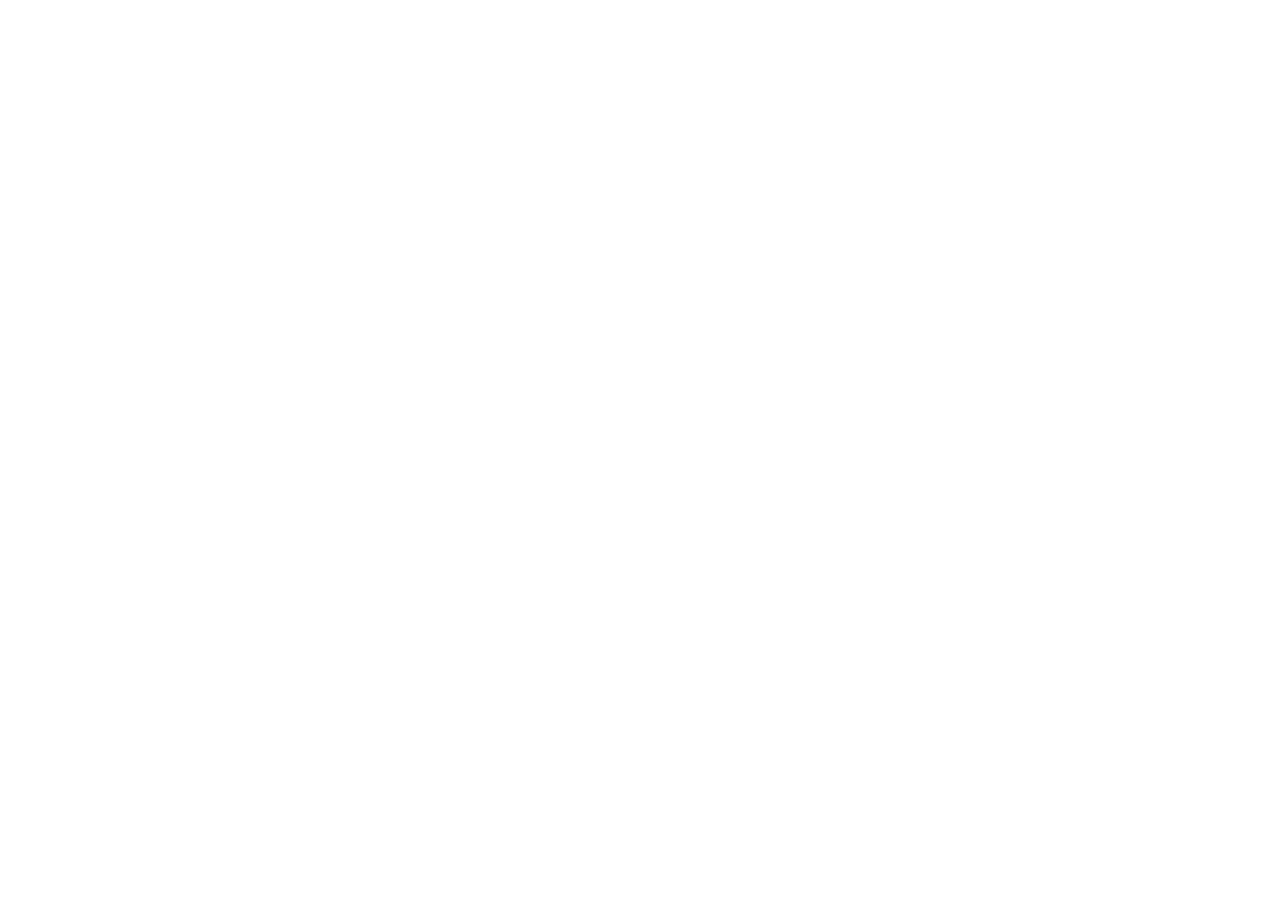
==== portfolio.html @ e29cd48d "половина восьмого задания" ====
<!DOCTYPE html>
<html lang="ru">

<head>
    <meta charset="UTF-8">
    <meta http-equiv="X-UA-Compatible" content="IE=edge">
    <meta name="viewport" content="width=device-width, initial-scale=1.0">
    <title>Document</title>    
    <link rel="preconnect" href="https://fonts.googleapis.com">
    <link rel="preconnect" href="https://fonts.gstatic.com" crossorigin>
    <link
        href="https://fonts.googleapis.com/css2?family=Raleway:wght@700&family=Roboto:wght@400;500;700;900&display=swap"
        rel="stylesheet">
        <link rel="stylesheet" href="https://cdnjs.cloudflare.com/ajax/libs/modern-normalize/1.1.0/modern-normalize.min.css"
            integrity="sha512-wpPYUAdjBVSE4KJnH1VR1HeZfpl1ub8YT/NKx4PuQ5NmX2tKuGu6U/JRp5y+Y8XG2tV+wKQpNHVUX03MfMFn9Q=="
            crossorigin="anonymous" referrerpolicy="no-referrer" />
    <link rel="stylesheet" href="https://cdnjs.cloudflare.com/ajax/libs/modern-normalize/1.0.0/modern-normalize.min.css" />
    
    <link rel="stylesheet" href="./css/main.min.css">
</head>
<body>
    <!-- Header -->
    <header class="header">
        <div class="container header__container">
            <nav class="navigation">
                <a lang="en" class="logo" href="">Web<span class="logo__dark">Studio</span> </a>
            
                <ul class="nav__list">
                    <li class="nav__item">
                        <a class="nav__link " href="./index.html"> Студия</a>
                    </li>
                    <li class="nav__item">
                        <a class="nav__link nav__link--current" href="./portfolio.html"> Портфолио</a>
                    </li>
                    <li class="nav__item">
                        <a class="nav__link" href="#contact"> Контакты</a>
                    </li>
    
                </ul>
            </nav>
    
            <ul class="contacts">
                <li class="contacts__item">
                    <a class="contacts__link" href="mailto:info@devstudio.com">
                        <svg class="contacts__icon" width="16" height="12">
                            <use href="./images/icons.svg#icon-envelope"></use>
                        </svg>
                        info@devstudio.com</a>
                </li>
                <li class="contacts__item">
                    <a class="contacts__link" href="tel:+380961111111">
                        <svg class="contacts__icon" width="10" height="16">
                            <use href="./images/icons.svg#icon-smartphone"></use>
                        </svg>
                        +38 096 111 11 11</a>
                </li>
            </ul>
    
        </div>
    </header>
    <main>

        <!-- Offers -->
        <section class="section">
            <div class="container">
                <h1 class="visually__hidden">Навигация по сайту</h1>
                <ul class="filter">
                    <li class="filter__item"><button class="filter__button" type="button">Все</button></li>
                    <li class="filter__item"><button class="filter__button" type="button">Веб-сайты</button></li>
                    <li class="filter__item"><button class="filter__button" type="button">Приложения</button></li>
                    <li class="filter__item"><button class="filter__button" type="button">Дизайн</button></li>
                    <li class="filter__item"><button class="filter__button" type="button">Маркетинг</button></li>
                </ul>
                <ul class="offers">
                    <li class="offers__item">
                        <a class="offers__link" href="">
                            <div class="popup__block">
                                <img src="./images/img1-min.jpg" alt="Технокряк" width="370">
                                <p class="popup__text">Технокряк это современная площадка распространения коронавируса. Компании используют эту платформу для цифрового
                                шпионажа и атак на защищённые сервера конкурентов.</p>
                            </div>
                            <div class="offers__bottom">
                                <h2 class="offers__title">Технокряк</h2>
                                <p class="offers__text">Веб-сайт</p>
                            </div>
                        </a>
                    </li>
                    <li class="offers__item">
                        <a class="offers__link" href="">
                            <div class="popup__block">
                            <img src="./images/img2-min.jpg" alt="Постер New Orlean vs Golden Star" width="370">
                            <p class="popup__text">Технокряк это современная площадка распространения коронавируса. Компании используют эту
                                платформу для цифрового
                                шпионажа и атак на защищённые сервера конкурентов.</p>
                                </div>
                            <div class="offers__bottom">
                                <h2 class="offers__title">Постер New Orlean vs Golden Star</h2>
                                <p class="offers__text">Дизайн</p>
                            </div>
                        </a>
                    </li>
                    <li class="offers__item">
                        <a class="offers__link" href="">
                            <div class="popup__block">
                            <img src="./images/img3-min.jpg" alt="Ресторан Seafood" width="370">
                            <p class="popup__text">Технокряк это современная площадка распространения коронавируса. Компании используют эту
                                платформу для цифрового
                                шпионажа и атак на защищённые сервера конкурентов.</p>
                                </div>
                            <div class="offers__bottom">
                                <h2 class="offers__title">Ресторан Seafood</h2>
                                <p class="offers__text">Приложение</p>
                            </div>
                        </a>
                    </li>
                    <li class="offers__item">
                        <a class="offers__link" href="">
                            <div class="popup__block">
                            <img src="./images/img4-min.jpg" alt="Проект Prime" width="370">
                            <p class="popup__text">Технокряк это современная площадка распространения коронавируса. Компании используют эту
                                платформу для цифрового
                                шпионажа и атак на защищённые сервера конкурентов.</p>
                                </div>
                            <div class="offers__bottom">
                                <h2 class="offers__title">Проект Prime</h2>
                                <p class="offers__text">Маркетинг</p>
                            </div>
                        </a>
                    </li>
                    <li class="offers__item">
                        <a class="offers__link" href="">
                            <div class="popup__block">
                            <img src="./images/img5-min.jpg" alt="Проект Boxes" width="370">
                            <p class="popup__text">Технокряк это современная площадка распространения коронавируса. Компании используют эту
                                платформу для цифрового
                                шпионажа и атак на защищённые сервера конкурентов.</p>
                                </div>
                            <div class="offers__bottom">
                                <h2 class="offers__title">Проект Boxes</h2>
                                <p class="offers__text">Приложение</p>
                            </div>
                        </a>
                    </li>
                    <li class="offers__item">
                        <a class="offers__link" href="">
                            <div class="popup__block">
                            <img src="./images/img6-min.jpg" alt="Inspiration has no Borders" width="370">
                            <p class="popup__text">Технокряк это современная площадка распространения коронавируса. Компании используют эту
                                платформу для цифрового
                                шпионажа и атак на защищённые сервера конкурентов.</p>
                                </div>
                            <div class="offers__bottom">
                                <h2 class="offers__title">Inspiration has no Borders</h2>
                                <p class="offers__text">Веб-сайт</p>
                            </div>
                        </a>
                    </li>
                    <li class="offers__item">
                        <a class="offers__link" href="">
                            <div class="popup__block">
                            <img src="./images/img7-min.jpg" alt="Издание Limited Edition" width="370">
                            <p class="popup__text">Технокряк это современная площадка распространения коронавируса. Компании используют эту
                                платформу для цифрового
                                шпионажа и атак на защищённые сервера конкурентов.</p>
                                </div>
                            <div class="offers__bottom">
                                <h2 class="offers__title">Издание Limited Edition</h2>
                                <p class="offers__text">Дизайн</p>
                            </div>
                        </a>
                    </li>
                    <li class="offers__item">
                        <a class="offers__link" href="">
                            <div class="popup__block">
                            <img src="./images/img8-min.jpg" alt="Проект LAB" width="370">
                            <p class="popup__text">Технокряк это современная площадка распространения коронавируса. Компании используют эту
                                платформу для цифрового
                                шпионажа и атак на защищённые сервера конкурентов.</p>
                                </div>
                            <div class="offers__bottom">
                                <h2 class="offers__title">Проект LAB</h2>
                                <p class="offers__text">Маркетинг</p>
                            </div>
                        </a>
                    </li>
                    <li class="offers__item">
                        <a class="offers__link" href="">
                            <div class="popup__block">
                            <img src="./images/img9-min.jpg" alt="Growing Business" width="370">
                            <p class="popup__text">Технокряк это современная площадка распространения коронавируса. Компании используют эту
                                платформу для цифрового
                                шпионажа и атак на защищённые сервера конкурентов.</p>
                                </div>
                            <div class="offers__bottom">
                                <h2 class="offers__title">Growing Business</h2>
                                <p class="offers__text">Приложение</p>
                            </div>
                        </a>
                    </li>
                </ul>
            </div>
        </section>

       
    </main>

    <!-- Footer -->
<footer class="footer" id="contact">
    <div class="container footer__container">
        <div class="">
            <a lang="en" class="footer__logo" href="">Web<span class="footer__logostudio">Studio</span></a>

            <address class="footer__address">
                <ul class="footer__contacts">
                    <li class="footer__item">
                        <a class="footer__map" href="https://goo.gl/maps/VZ49UgYhJQWMEwJX7" target="_blank"
                            rel="noopener noreferrer">г. Киев, пр-т Леси Украинки, 26
                        </a>
                    </li>
                    <li class="footer__item"><a class="footer__mail" href="mailto:info@example.com">info@example.com</a>
                    </li>
                    <li class="footer__item"><a class="footer__tel" href="tel:+380961111111">+38 096 111 11 11</a></li>
                </ul>
            </address>
        </div>
        <div class="join__box">
            <p class="join__title">присоединяйтесь</p>
            <ul class="join__list">
                <li class="join__item">
                    <a href="" class="join__link">
                        <svg class="join__icon" width="20" height="20">
                            <use href="./images/icons.svg#icon-instagram-2">
                            </use>
                        </svg>
                    </a>
                </li>
                <li class="join__item">
                    <a href="" class="join__link">
                        <svg class="join__icon" width="20" height="20">
                            <use href="./images/icons.svg#icon-twitter-1">
                            </use>
                        </svg>
                    </a>
                </li>
                <li class="join__item">
                    <a href="" class="join__link">
                        <svg class="join__icon" width="20" height="20">
                            <use href="./images/icons.svg#icon-facebook-1">
                            </use>
                        </svg>
                    </a>
                </li>
                <li class="join__item">
                    <a href="" class="join__link">
                        <svg class="join__icon" width="20" height="20">
                            <use href="./images/icons.svg#icon-linkedin-1">
                            </use>
                        </svg>
                    </a>
                </li>
            </ul>
        </div>
        <div class="online">
            <form action="#" class="online-form">
                <p class="join__title">подпишитесь на рассылку</p>
                <div class="online__signup">

                    <input type="text" class="online__input" name="online-name" placeholder="E-mail">
                    <button type="submit" class="online__button">
                        Подписаться
                        <svg class="button__icon" width="24" height="24">
                            <use href="./images/icons.svg#icon-icon-send"></use>
                        </svg>
                    </button>
                </div>

            </form>
        </div>
    </div>

</footer>
</body>
</html>
---- css/main.min.css ----
:root{--main-title-color: #212121;--second-title-color: #ffffff;--main-text-color: #757575;--accent-color: #2196f3;--first-contacts-color: #757575;--second-contacts-color: rgba(255, 255, 255, 0.6);--third-contacts-color: #ffffff;--timing-function: cubic-bezier(0.4, 0, 0.2, 1)}.visually__hidden{position:absolute;width:1px;height:1px;margin:-1px;padding:0;overflow:hidden;border:0;clip:rect(0 0 0 0)}body{font-family:Roboto, sans-serif}a{text-decoration:none}h1,h2,h3,p,ul{margin:0}ul{padding:0;list-style:none}img{display:block;max-width:100%;height:auto}.block{display:block}section{display:none}header{display:none}footer{display:none}.container{padding-left:15px;padding-right:15px;margin:0 auto}@media screen and (min-width: 480px){.container{width:480px}}@media screen and (min-width: 768px){.container{width:768px}}@media screen and (min-width: 1200px){.container{width:1200px}}.hero__button{cursor:pointer;font-family:inherit;font-weight:700;font-size:16px;line-height:1.87;letter-spacing:0.06em;background-color:var(--accent-color);color:var(--second-title-color);min-width:200px;min-height:50px;box-shadow:0px 4px 4px rgba(0,0,0,0.15);border-radius:4px;border:transparent;transition:background-color 250ms var(--timing-function)}.hero__button:hover,.hero__button:focus{background-color:#188ce8}.backdrop{width:100vw;height:100vh;background-color:rgba(0,0,0,0.2);position:fixed;top:0;transition:opacity 500ms var(--timing-function),visibility 500ms var(--timing-function)}.backdrop.is-hidden .modal{transform:scale(1.5);transition:transform 500ms}.modal{width:528px;min-height:581px;background-color:var(--second-title-color);border-radius:4px;position:absolute;top:50%;left:50%;padding:40px;transform:scale(1);transform:translate(-50%, -50%);transition:transform 500ms var(--timing-function)}.modal__close{cursor:pointer;width:30px;height:30px;background-color:transparent;border:1px solid rgba(0,0,0,0.1);border-radius:50%;position:absolute;top:8px;right:8px;display:flex;align-items:center;justify-content:center}.modal__close:hover,.modal__close:focus{fill:#2196f3;transition:fill 250ms cubic-bezier(0.4, 0, 0.2, 1)}.is-hidden{visibility:hidden;opacity:0;pointer-events:none}.modal__title{font-weight:bold;font-size:20px;line-height:1.15;text-align:center;letter-spacing:0.03em;color:var(--main-title-color);margin-bottom:12px}.modal__field{margin-bottom:10px}.modal__comment{margin-bottom:20px}.input__wrap{position:relative}.input__icon{position:absolute;left:12px;top:50%;transform:translateY(-50%);transition:fill 250ms var(--timing-function)}.input__date{cursor:pointer;width:100%;height:40px;border:1px solid rgba(33,33,33,0.2);border-radius:4px;padding-left:42px;padding-right:10px;color:var(--main-text-color);outline:none;transition:border-color 250ms var(--timing-function)}.input__date:focus{border-color:var(--accent-color)}.input__date:focus+.input__icon{fill:var(--accent-color)}.modal__thumb{display:block;width:100%;height:120px;border:1px solid rgba(33,33,33,0.2);border-radius:4px;resize:none;padding:12px 16px}.modal__thumb::placeholder{font-size:12px;line-height:1.17;letter-spacing:0.01em;color:rgba(117,117,117,0.5)}.modal__thumb:focus{border-color:var(--accent-color)}.modal__text{font-weight:normal;font-size:12px;line-height:1.17;letter-spacing:0.01em;color:var(--main-text-color);display:block;margin-bottom:4px}.check__text{align-items:center;justify-content:center;font-size:14px;line-height:1.71;letter-spacing:0.03em;color:var(--first-contacts-color);display:flex;margin-bottom:30px}.check__item{width:16px;height:15px;border:2px solid #212121;border-radius:2px;margin-right:8px;display:flex;align-items:center;justify-content:center;transition:background-color 250ms var(--timing-function),border 250ms var(--timing-function)}.check__icon{fill:#ffffff}.policy__text,.policy__link{font-size:14px;line-height:1.71;letter-spacing:0.03em;color:var(--main-text-color)}.policy__link{text-decoration-line:underline;color:#2196f3}.modal__check:checked+.check__text .check__item{background-color:var(--accent-color);border:none}.modal__check:checked+.check__text:focus{accent-color:var(--accent-color);border:none}.modal__button{display:block;margin:0 auto;cursor:pointer;font-family:inherit;font-weight:700;font-size:16px;line-height:1.87;letter-spacing:0.06em;background-color:var(--accent-color);color:var(--second-title-color);min-width:200px;min-height:50px;box-shadow:0px 4px 4px rgba(0,0,0,0.15);border-radius:4px;border:transparent;transition:background-color 250ms var(--timing-function)}.modal__button:hover,.modal__button:focus{background-color:#188ce8}.section{padding-top:60px;padding-bottom:60px}@media screen and (min-width: 1200px){.section{padding-top:94px;padding-bottom:94px}}.section__title{text-align:center;margin-bottom:30px;font-weight:700;font-size:36px;line-height:1.17;letter-spacing:0.03em;color:var(--main-title-color)}@media screen and (min-width: 1200px){.section__title{margin-bottom:50px}}.header{border-bottom:1px solid #ececec}.logo{margin-right:93px;font-family:Raleway;font-weight:700;font-size:26px;line-height:1.19;letter-spacing:0.03em;color:#2196f3}.logo__dark{color:#212121}.nav__list{display:flex}.nav__list .nav__item:not(:last-child){margin-right:50px}.nav__link{display:block;position:relative;padding-top:32px;padding-bottom:32px;font-weight:500;font-size:14px;line-height:1.14;letter-spacing:0.02em;color:var(--main-title-color);transition:color 250ms var(--timing-function)}.nav__link.nav__link--current::after{content:'';position:absolute;display:block;width:100%;height:4px;bottom:0;border-radius:2px;background-color:var(--accent-color)}.nav__link.nav__link--current{color:var(--accent-color);position:relative}.nav__link:hover,.nav__link:focus{color:var(--accent-color)}.nav__link:hover::after,.nav__link:focus::after{opacity:1}.navigation{display:flex;align-items:center}.header__container{display:flex}.contacts{display:flex;margin-left:auto}.contacts .contacts__item:not(:last-child){margin-right:50px}.contacts__link{display:flex;padding-top:32px;padding-bottom:32px;align-items:center;font-weight:500;font-size:14px;line-height:1.14;letter-spacing:0.02em;color:var(--first-contacts-color);transition:color 250ms var(--timing-function)}.contacts__link:hover,.contacts__link:focus{color:var(--accent-color)}.contacts__icon{margin-right:10px;fill:currentColor}.hero{max-width:1600px;margin-left:auto;margin-right:auto;padding:118px 0;background-color:#2f303a;background-image:linear-gradient(rgba(47,48,58,0.4), rgba(47,48,58,0.4)),url(../images/hero-background.jpg);text-align:center;background-repeat:no-repeat;background-position:center;background-size:cover}@media screen and (min-width: 1200px){.hero{padding:200px 0}}.hero__title{margin-bottom:30px;margin-left:auto;margin-right:auto;font-weight:900;font-size:26px;line-height:1.62;letter-spacing:0.06em;text-transform:uppercase;color:var(--second-title-color)}@media screen and (min-width: 1200px){.hero__title{font-size:44px;line-height:1.36}}.features{display:flex}.features__item+.features__item{margin-left:30px}.features__box{display:flex;width:270px;height:120px;background-color:#f5f4fa;justify-content:center;align-items:center;border-radius:4px;margin-bottom:30px}.features__title{font-weight:700;font-size:14px;line-height:1.14;letter-spacing:0.03em;text-transform:uppercase;color:var(--main-title-color);margin-bottom:10px}.features__text{font-size:14px;line-height:1.71;letter-spacing:0.03em;color:var(--main-text-color)}.section--no-padding-top{padding-top:0}.works{display:flex}.works__item{position:relative}.works__item:not(:last-child){margin-right:30px}.works__item>.works__text{position:absolute;display:flex;align-items:center;justify-content:center;bottom:0;height:70px;width:100%;font-family:Roboto;font-weight:700;font-size:14px;line-height:16px;letter-spacing:0.03em;text-transform:uppercase;background-color:rgba(47,48,58,0.8);color:var(--second-title-color)}.section--team-background{background-color:#f5f4fa}@media screen and (min-width: 768px){.team{display:flex;flex-wrap:wrap;margin:-15px}}@media screen and (min-width: 768px){.team__item{margin:15px;flex-basis:calc((100% - 60px) / 2)}}@media screen and (min-width: 1200px){.team__item{flex-basis:calc((100% - 120px) / 4)}}@media screen and (max-width: 767px){.team__item:not(:last-child){margin-bottom:30px}}.team__title{margin-bottom:10px;font-weight:500;font-size:16px;line-height:1.19;letter-spacing:0.03em;color:var(--main-title-color)}.team__text{font-size:16px;line-height:1.19;letter-spacing:0.03em;color:var(--main-text-color);margin-bottom:16px}.team__thumb{padding-top:30px;padding-bottom:30px;text-align:center;background:#ffffff;box-shadow:0px 1px 3px rgba(0,0,0,0.12),0px 1px 1px rgba(0,0,0,0.14),0px 2px 1px rgba(0,0,0,0.2);border-radius:0px 0px 4px 4px}.social{display:flex;justify-content:center}.social__item{width:44px;height:44px}.social__item+.social__item{margin-left:10px}.social__link{width:100%;height:100%;background-color:#ffffff;border-radius:50%;display:flex;align-items:center;justify-content:center;color:#afb1b8;transition:background-color 250ms var(--timing-function),color 250ms var(--timing-function)}.social__link:hover,.social__link:focus{background-color:var(--accent-color);color:#ffffff}.social__icon{fill:currentColor}.customers{display:flex;flex-wrap:wrap;margin:-15px}.customers__item{margin:15px;height:92px;flex-basis:calc((100% - 60px) / 2)}@media screen and (min-width: 768px){.customers__item{flex-basis:calc((100% - 90px) / 3)}}@media screen and (min-width: 1200px){.customers__item{flex-basis:calc((100% - 180px) / 6)}}.customers__link{width:100%;height:100%;border:1px solid #afb1b8;border-radius:4px;display:flex;align-items:center;justify-content:center;color:#afb1b8;transition:border-color 250ms var(--timing-function),color 250ms var(--timing-function)}.customers__link:hover,.customers__link:focus{border-color:var(--accent-color);color:var(--accent-color)}.customers__icon{fill:currentColor}.footer{background-color:#2f303a;padding:60px 0}.footer__address{margin-top:20px;font-style:normal}.footer__logo{font-family:Raleway;font-weight:700;font-size:26px;line-height:1.19;letter-spacing:0.03em;color:#2196f3}.footer__logostudio{color:#ffffff}.footer__map{font-size:14px;line-height:1.71;letter-spacing:0.03em;color:var(--third-contacts-color)}.footer__mail{font-size:14px;line-height:1.71;letter-spacing:0.03em;color:var(--second-contacts-color)}.footer__tel{font-size:14px;line-height:1.71;letter-spacing:0.03em;color:var(--second-contacts-color)}.footer__item:not(:last-child){margin-bottom:9px}.footer__container{display:flex;align-items:baseline}.join__box{margin-left:70px}.join__title{font-weight:700;font-size:14px;line-height:1.14;letter-spacing:0.03em;text-transform:uppercase;margin-bottom:20px;color:var(--second-title-color)}.join__list{display:flex;justify-content:center}.join__item{width:44px;height:44px}.join__item:not(:last-child){margin-right:10px}.join__link{width:100%;height:100%;background-color:rgba(255,255,255,0.1);border-radius:50%;display:flex;align-items:center;justify-content:center;color:#afb1b8;transition:background-color 250ms var(--timing-function)}.join__link:hover,.join__link:focus{background-color:var(--accent-color)}.join__icon{fill:var(--second-title-color)}.online{margin-left:auto}.online__signup{display:flex;justify-content:space-between;align-items:center;margin-left:auto}.online__input{width:358px;height:50px;border:1px solid rgba(255,255,255,0.3);border-radius:4px;background-color:inherit;padding:15px 16px;color:#ffffff;margin-right:12px}.online__button{cursor:pointer;border:transparent;display:flex;justify-content:center;align-items:center;width:200px;height:50px;background:#2196f3;box-shadow:0px 4px 4px rgba(0,0,0,0.15);border-radius:4px;font-size:16px;line-height:1.87;color:#ffffff}.button__icon{margin-left:10px;fill:#ffffff}.filter{display:flex;justify-content:center;margin-bottom:50px}.filter .filter__item:not(:last-child){margin-right:8px}.filter__button{cursor:pointer;font-family:inherit;font-weight:500;font-size:16px;line-height:1.62;letter-spacing:0.03em;color:var(--main-title-color);background:#f5f4fa;border-radius:4px;min-width:73px;padding:6px 22px 6px 22px;border:2px solid transparent;transition:background-color 250ms var(--timing-function),color 250ms var(--timing-function),box-shadow 250ms var(--timing-function)}.filter__button:hover,.filter__button:focus{box-shadow:0px 3px 1px rgba(0,0,0,0.1),0px 1px 2px rgba(0,0,0,0.08),0px 2px 2px rgba(0,0,0,0.12);color:#ffffff;background-color:var(--accent-color)}.offers__title{font-weight:700;font-size:18px;line-height:2;letter-spacing:0.06em;color:var(--main-title-color)}.offers__text{font-size:16px;line-height:1.87;letter-spacing:0.03em;color:var(--main-text-color)}.offers{display:flex;flex-wrap:wrap;margin-left:-30px;margin-bottom:-30px}.offers__item{flex-basis:calc(100% / 3 - 30px);margin-left:30px;margin-bottom:30px}.offers__link{display:block;transition:box-shadow 250ms var(--timing-function)}.offers__link:hover .popup__text,.offers__link:focus .popup__text{transform:translateY(0)}.offers__link:hover,.offers__link:focus{box-shadow:0px 1px 1px rgba(0,0,0,0.12),0px 4px 4px rgba(0,0,0,0.06),1px 4px 6px rgba(0,0,0,0.16)}.offers__bottom{padding:20px 24px;border:1px solid #eeeeee;border-top:none}.popup__block{position:relative;overflow:hidden}.popup__text{position:absolute;top:0;left:0;padding:63px 24px;background-color:rgba(33,150,243,0.9);font-family:Roboto;font-size:18px;line-height:1.56;letter-spacing:0.03em;color:var(--second-title-color);transform:translateY(100%);transition:transform 250ms var(--timing-function)}
/*# sourceMappingURL=main.min.css.map */
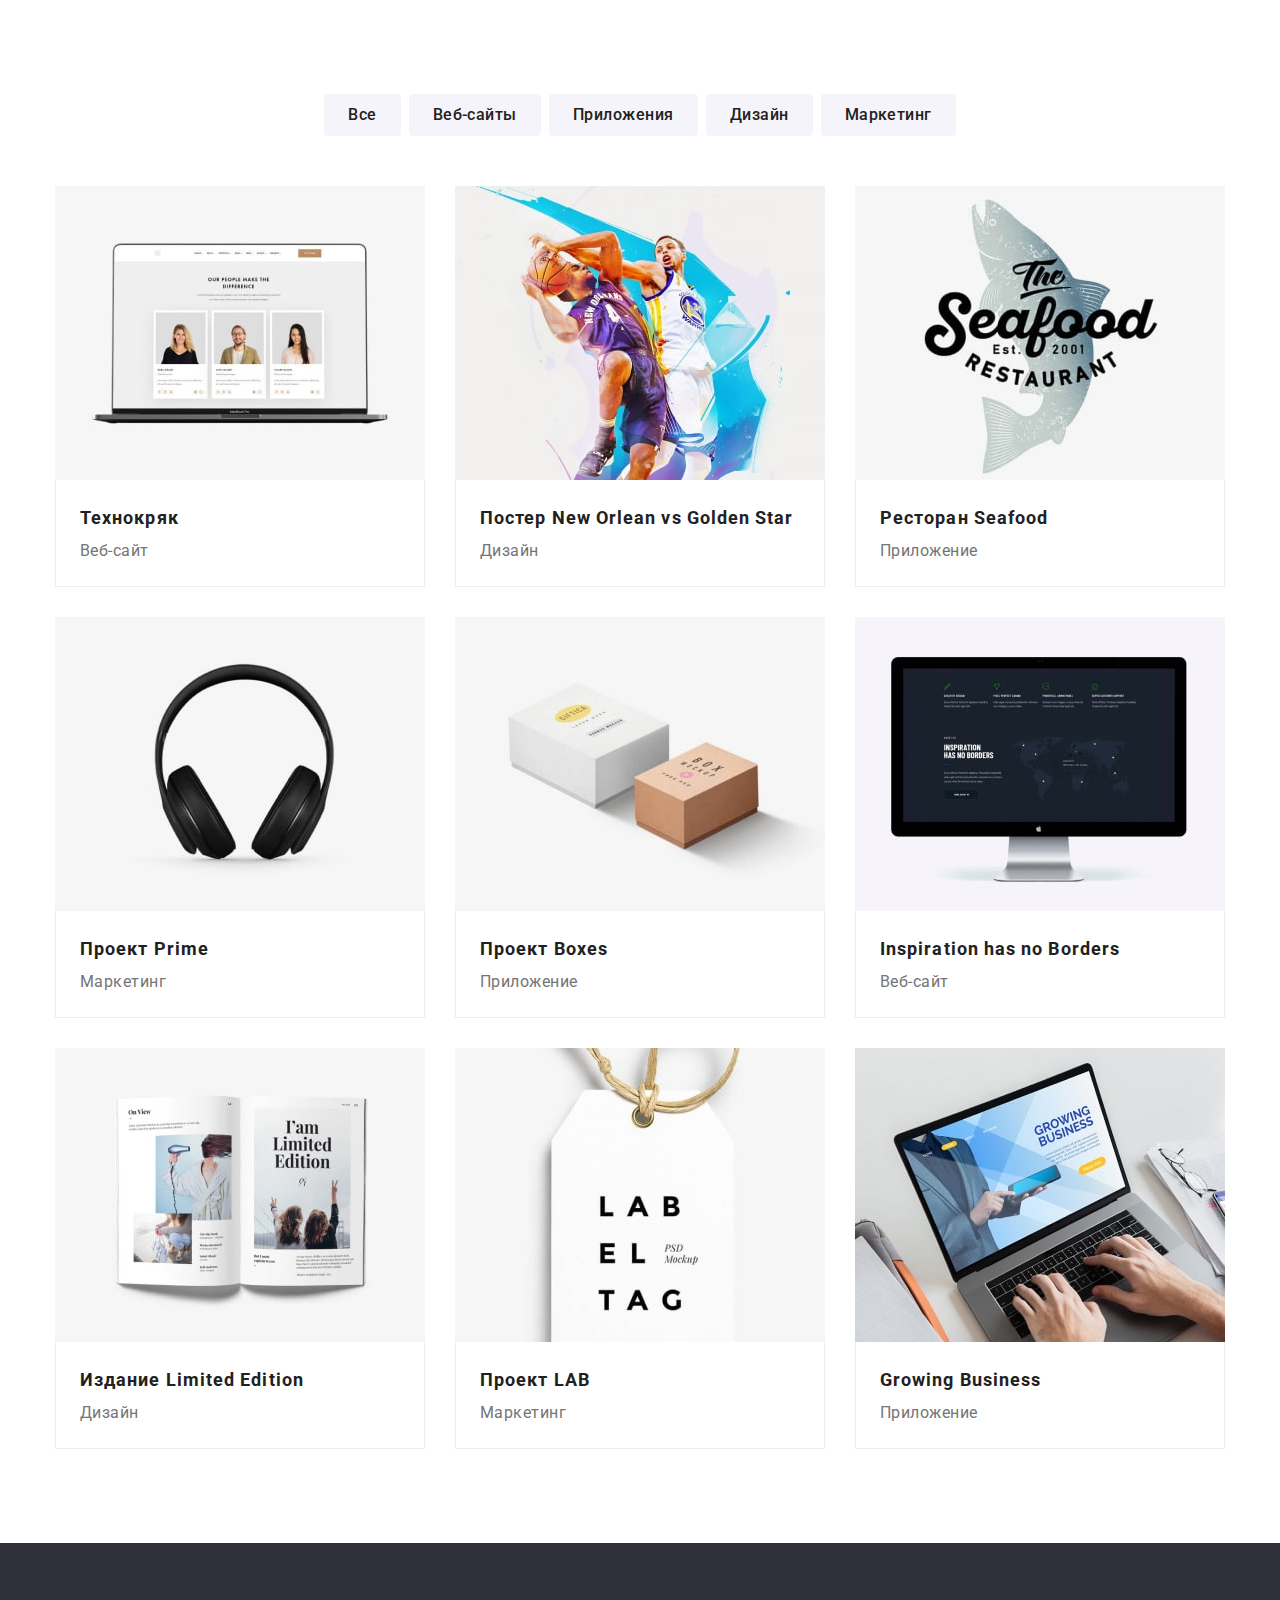
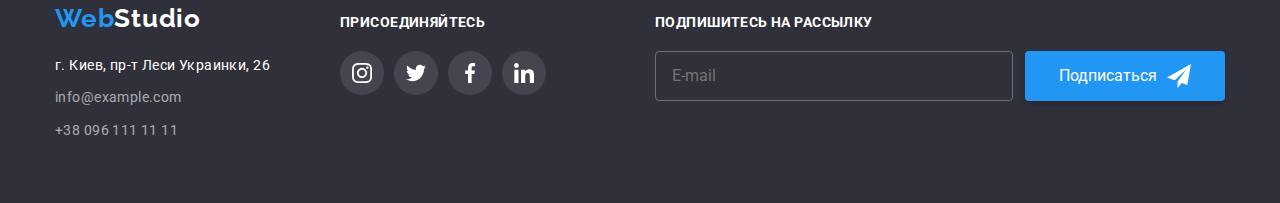
==== commit 9f66d45b: "проблемный хедер" ====
--- a/portfolio.html
+++ b/portfolio.html
@@ -61,7 +61,7 @@
     <main>
 
         <!-- Offers -->
-        <section class="section">
+        <section class="section block">
             <div class="container">
                 <h1 class="visually__hidden">Навигация по сайту</h1>
                 <ul class="filter">
@@ -205,7 +205,7 @@
     </main>
 
     <!-- Footer -->
-<footer class="footer" id="contact">
+<footer class="footer block" id="contact">
     <div class="container footer__container">
         <div class="">
             <a lang="en" class="footer__logo" href="">Web<span class="footer__logostudio">Studio</span></a>
--- a/css/main.min.css
+++ b/css/main.min.css
@@ -1,2 +1,2 @@
-:root{--main-title-color: #212121;--second-title-color: #ffffff;--main-text-color: #757575;--accent-color: #2196f3;--first-contacts-color: #757575;--second-contacts-color: rgba(255, 255, 255, 0.6);--third-contacts-color: #ffffff;--timing-function: cubic-bezier(0.4, 0, 0.2, 1)}.visually__hidden{position:absolute;width:1px;height:1px;margin:-1px;padding:0;overflow:hidden;border:0;clip:rect(0 0 0 0)}body{font-family:Roboto, sans-serif}a{text-decoration:none}h1,h2,h3,p,ul{margin:0}ul{padding:0;list-style:none}img{display:block;max-width:100%;height:auto}.block{display:block}section{display:none}header{display:none}footer{display:none}.container{padding-left:15px;padding-right:15px;margin:0 auto}@media screen and (min-width: 480px){.container{width:480px}}@media screen and (min-width: 768px){.container{width:768px}}@media screen and (min-width: 1200px){.container{width:1200px}}.hero__button{cursor:pointer;font-family:inherit;font-weight:700;font-size:16px;line-height:1.87;letter-spacing:0.06em;background-color:var(--accent-color);color:var(--second-title-color);min-width:200px;min-height:50px;box-shadow:0px 4px 4px rgba(0,0,0,0.15);border-radius:4px;border:transparent;transition:background-color 250ms var(--timing-function)}.hero__button:hover,.hero__button:focus{background-color:#188ce8}.backdrop{width:100vw;height:100vh;background-color:rgba(0,0,0,0.2);position:fixed;top:0;transition:opacity 500ms var(--timing-function),visibility 500ms var(--timing-function)}.backdrop.is-hidden .modal{transform:scale(1.5);transition:transform 500ms}.modal{width:528px;min-height:581px;background-color:var(--second-title-color);border-radius:4px;position:absolute;top:50%;left:50%;padding:40px;transform:scale(1);transform:translate(-50%, -50%);transition:transform 500ms var(--timing-function)}.modal__close{cursor:pointer;width:30px;height:30px;background-color:transparent;border:1px solid rgba(0,0,0,0.1);border-radius:50%;position:absolute;top:8px;right:8px;display:flex;align-items:center;justify-content:center}.modal__close:hover,.modal__close:focus{fill:#2196f3;transition:fill 250ms cubic-bezier(0.4, 0, 0.2, 1)}.is-hidden{visibility:hidden;opacity:0;pointer-events:none}.modal__title{font-weight:bold;font-size:20px;line-height:1.15;text-align:center;letter-spacing:0.03em;color:var(--main-title-color);margin-bottom:12px}.modal__field{margin-bottom:10px}.modal__comment{margin-bottom:20px}.input__wrap{position:relative}.input__icon{position:absolute;left:12px;top:50%;transform:translateY(-50%);transition:fill 250ms var(--timing-function)}.input__date{cursor:pointer;width:100%;height:40px;border:1px solid rgba(33,33,33,0.2);border-radius:4px;padding-left:42px;padding-right:10px;color:var(--main-text-color);outline:none;transition:border-color 250ms var(--timing-function)}.input__date:focus{border-color:var(--accent-color)}.input__date:focus+.input__icon{fill:var(--accent-color)}.modal__thumb{display:block;width:100%;height:120px;border:1px solid rgba(33,33,33,0.2);border-radius:4px;resize:none;padding:12px 16px}.modal__thumb::placeholder{font-size:12px;line-height:1.17;letter-spacing:0.01em;color:rgba(117,117,117,0.5)}.modal__thumb:focus{border-color:var(--accent-color)}.modal__text{font-weight:normal;font-size:12px;line-height:1.17;letter-spacing:0.01em;color:var(--main-text-color);display:block;margin-bottom:4px}.check__text{align-items:center;justify-content:center;font-size:14px;line-height:1.71;letter-spacing:0.03em;color:var(--first-contacts-color);display:flex;margin-bottom:30px}.check__item{width:16px;height:15px;border:2px solid #212121;border-radius:2px;margin-right:8px;display:flex;align-items:center;justify-content:center;transition:background-color 250ms var(--timing-function),border 250ms var(--timing-function)}.check__icon{fill:#ffffff}.policy__text,.policy__link{font-size:14px;line-height:1.71;letter-spacing:0.03em;color:var(--main-text-color)}.policy__link{text-decoration-line:underline;color:#2196f3}.modal__check:checked+.check__text .check__item{background-color:var(--accent-color);border:none}.modal__check:checked+.check__text:focus{accent-color:var(--accent-color);border:none}.modal__button{display:block;margin:0 auto;cursor:pointer;font-family:inherit;font-weight:700;font-size:16px;line-height:1.87;letter-spacing:0.06em;background-color:var(--accent-color);color:var(--second-title-color);min-width:200px;min-height:50px;box-shadow:0px 4px 4px rgba(0,0,0,0.15);border-radius:4px;border:transparent;transition:background-color 250ms var(--timing-function)}.modal__button:hover,.modal__button:focus{background-color:#188ce8}.section{padding-top:60px;padding-bottom:60px}@media screen and (min-width: 1200px){.section{padding-top:94px;padding-bottom:94px}}.section__title{text-align:center;margin-bottom:30px;font-weight:700;font-size:36px;line-height:1.17;letter-spacing:0.03em;color:var(--main-title-color)}@media screen and (min-width: 1200px){.section__title{margin-bottom:50px}}.header{border-bottom:1px solid #ececec}.logo{margin-right:93px;font-family:Raleway;font-weight:700;font-size:26px;line-height:1.19;letter-spacing:0.03em;color:#2196f3}.logo__dark{color:#212121}.nav__list{display:flex}.nav__list .nav__item:not(:last-child){margin-right:50px}.nav__link{display:block;position:relative;padding-top:32px;padding-bottom:32px;font-weight:500;font-size:14px;line-height:1.14;letter-spacing:0.02em;color:var(--main-title-color);transition:color 250ms var(--timing-function)}.nav__link.nav__link--current::after{content:'';position:absolute;display:block;width:100%;height:4px;bottom:0;border-radius:2px;background-color:var(--accent-color)}.nav__link.nav__link--current{color:var(--accent-color);position:relative}.nav__link:hover,.nav__link:focus{color:var(--accent-color)}.nav__link:hover::after,.nav__link:focus::after{opacity:1}.navigation{display:flex;align-items:center}.header__container{display:flex}.contacts{display:flex;margin-left:auto}.contacts .contacts__item:not(:last-child){margin-right:50px}.contacts__link{display:flex;padding-top:32px;padding-bottom:32px;align-items:center;font-weight:500;font-size:14px;line-height:1.14;letter-spacing:0.02em;color:var(--first-contacts-color);transition:color 250ms var(--timing-function)}.contacts__link:hover,.contacts__link:focus{color:var(--accent-color)}.contacts__icon{margin-right:10px;fill:currentColor}.hero{max-width:1600px;margin-left:auto;margin-right:auto;padding:118px 0;background-color:#2f303a;background-image:linear-gradient(rgba(47,48,58,0.4), rgba(47,48,58,0.4)),url(../images/hero-background.jpg);text-align:center;background-repeat:no-repeat;background-position:center;background-size:cover}@media screen and (min-width: 1200px){.hero{padding:200px 0}}.hero__title{margin-bottom:30px;margin-left:auto;margin-right:auto;font-weight:900;font-size:26px;line-height:1.62;letter-spacing:0.06em;text-transform:uppercase;color:var(--second-title-color)}@media screen and (min-width: 1200px){.hero__title{font-size:44px;line-height:1.36}}.features{display:flex}.features__item+.features__item{margin-left:30px}.features__box{display:flex;width:270px;height:120px;background-color:#f5f4fa;justify-content:center;align-items:center;border-radius:4px;margin-bottom:30px}.features__title{font-weight:700;font-size:14px;line-height:1.14;letter-spacing:0.03em;text-transform:uppercase;color:var(--main-title-color);margin-bottom:10px}.features__text{font-size:14px;line-height:1.71;letter-spacing:0.03em;color:var(--main-text-color)}.section--no-padding-top{padding-top:0}.works{display:flex}.works__item{position:relative}.works__item:not(:last-child){margin-right:30px}.works__item>.works__text{position:absolute;display:flex;align-items:center;justify-content:center;bottom:0;height:70px;width:100%;font-family:Roboto;font-weight:700;font-size:14px;line-height:16px;letter-spacing:0.03em;text-transform:uppercase;background-color:rgba(47,48,58,0.8);color:var(--second-title-color)}.section--team-background{background-color:#f5f4fa}@media screen and (min-width: 768px){.team{display:flex;flex-wrap:wrap;margin:-15px}}@media screen and (min-width: 768px){.team__item{margin:15px;flex-basis:calc((100% - 60px) / 2)}}@media screen and (min-width: 1200px){.team__item{flex-basis:calc((100% - 120px) / 4)}}@media screen and (max-width: 767px){.team__item:not(:last-child){margin-bottom:30px}}.team__title{margin-bottom:10px;font-weight:500;font-size:16px;line-height:1.19;letter-spacing:0.03em;color:var(--main-title-color)}.team__text{font-size:16px;line-height:1.19;letter-spacing:0.03em;color:var(--main-text-color);margin-bottom:16px}.team__thumb{padding-top:30px;padding-bottom:30px;text-align:center;background:#ffffff;box-shadow:0px 1px 3px rgba(0,0,0,0.12),0px 1px 1px rgba(0,0,0,0.14),0px 2px 1px rgba(0,0,0,0.2);border-radius:0px 0px 4px 4px}.social{display:flex;justify-content:center}.social__item{width:44px;height:44px}.social__item+.social__item{margin-left:10px}.social__link{width:100%;height:100%;background-color:#ffffff;border-radius:50%;display:flex;align-items:center;justify-content:center;color:#afb1b8;transition:background-color 250ms var(--timing-function),color 250ms var(--timing-function)}.social__link:hover,.social__link:focus{background-color:var(--accent-color);color:#ffffff}.social__icon{fill:currentColor}.customers{display:flex;flex-wrap:wrap;margin:-15px}.customers__item{margin:15px;height:92px;flex-basis:calc((100% - 60px) / 2)}@media screen and (min-width: 768px){.customers__item{flex-basis:calc((100% - 90px) / 3)}}@media screen and (min-width: 1200px){.customers__item{flex-basis:calc((100% - 180px) / 6)}}.customers__link{width:100%;height:100%;border:1px solid #afb1b8;border-radius:4px;display:flex;align-items:center;justify-content:center;color:#afb1b8;transition:border-color 250ms var(--timing-function),color 250ms var(--timing-function)}.customers__link:hover,.customers__link:focus{border-color:var(--accent-color);color:var(--accent-color)}.customers__icon{fill:currentColor}.footer{background-color:#2f303a;padding:60px 0}.footer__address{margin-top:20px;font-style:normal}.footer__logo{font-family:Raleway;font-weight:700;font-size:26px;line-height:1.19;letter-spacing:0.03em;color:#2196f3}.footer__logostudio{color:#ffffff}.footer__map{font-size:14px;line-height:1.71;letter-spacing:0.03em;color:var(--third-contacts-color)}.footer__mail{font-size:14px;line-height:1.71;letter-spacing:0.03em;color:var(--second-contacts-color)}.footer__tel{font-size:14px;line-height:1.71;letter-spacing:0.03em;color:var(--second-contacts-color)}.footer__item:not(:last-child){margin-bottom:9px}.footer__container{display:flex;align-items:baseline}.join__box{margin-left:70px}.join__title{font-weight:700;font-size:14px;line-height:1.14;letter-spacing:0.03em;text-transform:uppercase;margin-bottom:20px;color:var(--second-title-color)}.join__list{display:flex;justify-content:center}.join__item{width:44px;height:44px}.join__item:not(:last-child){margin-right:10px}.join__link{width:100%;height:100%;background-color:rgba(255,255,255,0.1);border-radius:50%;display:flex;align-items:center;justify-content:center;color:#afb1b8;transition:background-color 250ms var(--timing-function)}.join__link:hover,.join__link:focus{background-color:var(--accent-color)}.join__icon{fill:var(--second-title-color)}.online{margin-left:auto}.online__signup{display:flex;justify-content:space-between;align-items:center;margin-left:auto}.online__input{width:358px;height:50px;border:1px solid rgba(255,255,255,0.3);border-radius:4px;background-color:inherit;padding:15px 16px;color:#ffffff;margin-right:12px}.online__button{cursor:pointer;border:transparent;display:flex;justify-content:center;align-items:center;width:200px;height:50px;background:#2196f3;box-shadow:0px 4px 4px rgba(0,0,0,0.15);border-radius:4px;font-size:16px;line-height:1.87;color:#ffffff}.button__icon{margin-left:10px;fill:#ffffff}.filter{display:flex;justify-content:center;margin-bottom:50px}.filter .filter__item:not(:last-child){margin-right:8px}.filter__button{cursor:pointer;font-family:inherit;font-weight:500;font-size:16px;line-height:1.62;letter-spacing:0.03em;color:var(--main-title-color);background:#f5f4fa;border-radius:4px;min-width:73px;padding:6px 22px 6px 22px;border:2px solid transparent;transition:background-color 250ms var(--timing-function),color 250ms var(--timing-function),box-shadow 250ms var(--timing-function)}.filter__button:hover,.filter__button:focus{box-shadow:0px 3px 1px rgba(0,0,0,0.1),0px 1px 2px rgba(0,0,0,0.08),0px 2px 2px rgba(0,0,0,0.12);color:#ffffff;background-color:var(--accent-color)}.offers__title{font-weight:700;font-size:18px;line-height:2;letter-spacing:0.06em;color:var(--main-title-color)}.offers__text{font-size:16px;line-height:1.87;letter-spacing:0.03em;color:var(--main-text-color)}.offers{display:flex;flex-wrap:wrap;margin-left:-30px;margin-bottom:-30px}.offers__item{flex-basis:calc(100% / 3 - 30px);margin-left:30px;margin-bottom:30px}.offers__link{display:block;transition:box-shadow 250ms var(--timing-function)}.offers__link:hover .popup__text,.offers__link:focus .popup__text{transform:translateY(0)}.offers__link:hover,.offers__link:focus{box-shadow:0px 1px 1px rgba(0,0,0,0.12),0px 4px 4px rgba(0,0,0,0.06),1px 4px 6px rgba(0,0,0,0.16)}.offers__bottom{padding:20px 24px;border:1px solid #eeeeee;border-top:none}.popup__block{position:relative;overflow:hidden}.popup__text{position:absolute;top:0;left:0;padding:63px 24px;background-color:rgba(33,150,243,0.9);font-family:Roboto;font-size:18px;line-height:1.56;letter-spacing:0.03em;color:var(--second-title-color);transform:translateY(100%);transition:transform 250ms var(--timing-function)}
+:root{--main-title-color: #212121;--second-title-color: #ffffff;--main-text-color: #757575;--accent-color: #2196f3;--first-contacts-color: #757575;--second-contacts-color: rgba(255, 255, 255, 0.6);--third-contacts-color: #ffffff;--timing-function: cubic-bezier(0.4, 0, 0.2, 1)}.visually__hidden{position:absolute;width:1px;height:1px;margin:-1px;padding:0;overflow:hidden;border:0;clip:rect(0 0 0 0)}body{font-family:Roboto, sans-serif}a{text-decoration:none}h1,h2,h3,p,ul{margin:0}ul{padding:0;list-style:none}img{display:block;max-width:100%;height:auto}.block{display:block}section{display:none}header{display:none}footer{display:none}.container{padding-left:15px;padding-right:15px;margin:0 auto}@media screen and (min-width: 480px){.container{width:480px}}@media screen and (min-width: 768px){.container{width:768px}}@media screen and (min-width: 1200px){.container{width:1200px}}.hero__button{cursor:pointer;font-family:inherit;font-weight:700;font-size:16px;line-height:1.87;letter-spacing:0.06em;background-color:var(--accent-color);color:var(--second-title-color);min-width:200px;min-height:50px;box-shadow:0px 4px 4px rgba(0,0,0,0.15);border-radius:4px;border:transparent;transition:background-color 250ms var(--timing-function)}.hero__button:hover,.hero__button:focus{background-color:#188ce8}.backdrop{width:100vw;height:100vh;background-color:rgba(0,0,0,0.2);position:fixed;top:0;transition:opacity 500ms var(--timing-function),visibility 500ms var(--timing-function)}.backdrop.is-hidden .modal{transform:scale(1.5);transition:transform 500ms}.modal{width:528px;min-height:581px;background-color:var(--second-title-color);border-radius:4px;position:absolute;top:50%;left:50%;padding:40px;transform:scale(1);transform:translate(-50%, -50%);transition:transform 500ms var(--timing-function)}.modal__close{cursor:pointer;width:30px;height:30px;background-color:transparent;border:1px solid rgba(0,0,0,0.1);border-radius:50%;position:absolute;top:8px;right:8px;display:flex;align-items:center;justify-content:center}.modal__close:hover,.modal__close:focus{fill:#2196f3;transition:fill 250ms cubic-bezier(0.4, 0, 0.2, 1)}.is-hidden{visibility:hidden;opacity:0;pointer-events:none}.modal__title{font-weight:bold;font-size:20px;line-height:1.15;text-align:center;letter-spacing:0.03em;color:var(--main-title-color);margin-bottom:12px}.modal__field{margin-bottom:10px}.modal__comment{margin-bottom:20px}.input__wrap{position:relative}.input__icon{position:absolute;left:12px;top:50%;transform:translateY(-50%);transition:fill 250ms var(--timing-function)}.input__date{cursor:pointer;width:100%;height:40px;border:1px solid rgba(33,33,33,0.2);border-radius:4px;padding-left:42px;padding-right:10px;color:var(--main-text-color);outline:none;transition:border-color 250ms var(--timing-function)}.input__date:focus{border-color:var(--accent-color)}.input__date:focus+.input__icon{fill:var(--accent-color)}.modal__thumb{display:block;width:100%;height:120px;border:1px solid rgba(33,33,33,0.2);border-radius:4px;resize:none;padding:12px 16px}.modal__thumb::placeholder{font-size:12px;line-height:1.17;letter-spacing:0.01em;color:rgba(117,117,117,0.5)}.modal__thumb:focus{border-color:var(--accent-color)}.modal__text{font-weight:normal;font-size:12px;line-height:1.17;letter-spacing:0.01em;color:var(--main-text-color);display:block;margin-bottom:4px}.check__text{align-items:center;justify-content:center;font-size:14px;line-height:1.71;letter-spacing:0.03em;color:var(--first-contacts-color);display:flex;margin-bottom:30px}.check__item{width:16px;height:15px;border:2px solid #212121;border-radius:2px;margin-right:8px;display:flex;align-items:center;justify-content:center;transition:background-color 250ms var(--timing-function),border 250ms var(--timing-function)}.check__icon{fill:#ffffff}.policy__text,.policy__link{font-size:14px;line-height:1.71;letter-spacing:0.03em;color:var(--main-text-color)}.policy__link{text-decoration-line:underline;color:#2196f3}.modal__check:checked+.check__text .check__item{background-color:var(--accent-color);border:none}.modal__check:checked+.check__text:focus{accent-color:var(--accent-color);border:none}.modal__button{display:block;margin:0 auto;cursor:pointer;font-family:inherit;font-weight:700;font-size:16px;line-height:1.87;letter-spacing:0.06em;background-color:var(--accent-color);color:var(--second-title-color);min-width:200px;min-height:50px;box-shadow:0px 4px 4px rgba(0,0,0,0.15);border-radius:4px;border:transparent;transition:background-color 250ms var(--timing-function)}.modal__button:hover,.modal__button:focus{background-color:#188ce8}.section{padding-top:60px;padding-bottom:60px}@media screen and (min-width: 1200px){.section{padding-top:94px;padding-bottom:94px}}.section__title{text-align:center;margin-bottom:30px;font-weight:700;font-size:36px;line-height:1.17;letter-spacing:0.03em;color:var(--main-title-color)}@media screen and (min-width: 1200px){.section__title{margin-bottom:50px}}.header{border-bottom:1px solid #ececec}.logo{font-family:Raleway;font-weight:700;font-size:26px;line-height:1.19;letter-spacing:0.03em;color:#2196f3}@media screen and (min-width: 768px){.logo{margin-right:88px}}.logo__dark{color:#212121}.nav__list{display:flex}.nav__list .nav__item:not(:last-child){margin-right:50px}.nav__link{position:relative;font-weight:500;font-size:40px;line-height:1.18;letter-spacing:0.02em;color:var(--main-title-color);transition:color 250ms var(--timing-function)}.nav__link:hover,.nav__link:focus{color:var(--accent-color)}.nav__link:hover::after,.nav__link:focus::after{opacity:1}@media screen and (min-width: 768px){.nav__link{font-size:14px;line-height:1.14}.nav__link.nav__link--current::after{content:'';position:absolute;display:block;width:100%;height:4px;bottom:0;border-radius:2px;background-color:var(--accent-color)}.nav__link.nav__link--current{color:var(--accent-color);position:relative}}@media screen and (max-width: 767px){.nav__item:not(:last-child){flex-direction:column;margin-bottom:32px}}.navigation{display:flex;align-items:center}.header__container{display:flex;justify-content:space-between}@media screen and (min-width: 768px){.header__container{justify-content:flex-start}}@media screen and (min-width: 1199px){.contacts{display:flex;margin-left:auto}.contacts .contacts__item:not(:last-child){margin-right:50px}}.contacts__link{display:flex;align-items:center;font-weight:500;font-size:34px;line-height:1.18;letter-spacing:0.02em;color:var(--first-contacts-color);transition:color 250ms var(--timing-function)}.contacts__link:hover,.contacts__link:focus{color:var(--accent-color)}@media screen and (min-width: 768px){.contacts__link{font-size:12px;line-height:1.17}}.contacts__icon{margin-right:10px;fill:currentColor}@media screen and (max-width: 767px){.mobile__menu{position:fixed;top:0;left:0;display:flex;flex-direction:column;justify-content:space-between;width:100%;height:100%;padding:48px 40px;background:#ffffff;box-shadow:0px 4px 8px rgba(0,0,0,0.04),0px 2px 4px rgba(0,0,0,0.08),0px 1px 3px rgba(0,0,0,0.16);transform:translate(100%);transition:transform 250ms linear}}@media screen and (min-width: 768px){.mobile__menu{display:flex;width:100%;justify-content:space-between}}.mobile__menu.is-open{transform:translateX(0)}.mobile__social{display:flex}@media screen and (min-width: 768px){.mobile__social{display:none}}@media screen and (min-width: 768px){.button__open{display:none}}.button__close{position:absolute;top:30px;right:30px}@media screen and (min-width: 768px){.button__close{display:none}}.hero{max-width:1600px;margin-left:auto;margin-right:auto;padding:118px 0;background-color:#2f303a;background-image:linear-gradient(rgba(47,48,58,0.4), rgba(47,48,58,0.4)),url(../images/hero-background.jpg);text-align:center;background-repeat:no-repeat;background-position:center;background-size:cover}@media screen and (min-width: 1200px){.hero{padding:200px 0}}.hero__title{margin-bottom:30px;margin-left:auto;margin-right:auto;font-weight:900;font-size:26px;line-height:1.62;letter-spacing:0.06em;text-transform:uppercase;color:var(--second-title-color)}@media screen and (min-width: 1200px){.hero__title{font-size:44px;line-height:1.36}}@media screen and (min-width: 768px){.features{display:flex;flex-wrap:wrap;margin:-15px}}@media screen and (min-width: 768px){.features__item{margin:15px;flex-basis:calc((100% - 60px) / 2)}}@media screen and (min-width: 1200px){.features__item{flex-basis:calc((100% - 120px) / 4)}}@media screen and (max-width: 767px){.features__item:not(:last-child){margin-bottom:30px}}.features__box{display:flex;width:100%;height:120px;background-color:#f5f4fa;justify-content:center;align-items:center;border-radius:4px;margin-bottom:30px}.features__title{font-weight:700;font-size:14px;line-height:1.14;letter-spacing:0.03em;text-transform:uppercase;color:var(--main-title-color);margin-bottom:10px}@media screen and (max-width: 1199px){.features__title{text-align:center}}.features__text{font-size:14px;line-height:1.71;letter-spacing:0.03em;color:var(--main-text-color)}.section--no-padding-top{padding-top:0}.works{display:flex}.works__item{position:relative}.works__item:not(:last-child){margin-right:30px}.works__item>.works__text{position:absolute;display:flex;align-items:center;justify-content:center;bottom:0;height:70px;width:100%;font-family:Roboto;font-weight:700;font-size:14px;line-height:16px;letter-spacing:0.03em;text-transform:uppercase;background-color:rgba(47,48,58,0.8);color:var(--second-title-color)}.section--team-background{background-color:#f5f4fa}@media screen and (min-width: 768px){.team{display:flex;flex-wrap:wrap;margin:-15px}}@media screen and (min-width: 768px){.team__item{margin:15px;flex-basis:calc((100% - 60px) / 2)}}@media screen and (min-width: 1200px){.team__item{flex-basis:calc((100% - 120px) / 4)}}@media screen and (max-width: 767px){.team__item:not(:last-child){margin-bottom:30px}}.team__title{margin-bottom:10px;font-weight:500;font-size:16px;line-height:1.19;letter-spacing:0.03em;color:var(--main-title-color)}.team__text{font-size:16px;line-height:1.19;letter-spacing:0.03em;color:var(--main-text-color);margin-bottom:16px}.team__thumb{padding-top:30px;padding-bottom:30px;text-align:center;background:#ffffff;box-shadow:0px 1px 3px rgba(0,0,0,0.12),0px 1px 1px rgba(0,0,0,0.14),0px 2px 1px rgba(0,0,0,0.2);border-radius:0px 0px 4px 4px}.social{display:flex;justify-content:center}.social__item{width:44px;height:44px}.social__item+.social__item{margin-left:10px}.social__link{width:100%;height:100%;background-color:#ffffff;border-radius:50%;display:flex;align-items:center;justify-content:center;color:#afb1b8;transition:background-color 250ms var(--timing-function),color 250ms var(--timing-function)}.social__link:hover,.social__link:focus{background-color:var(--accent-color);color:#ffffff}.social__icon{fill:currentColor}.customers{display:flex;flex-wrap:wrap;margin:-15px}.customers__item{margin:15px;height:92px;flex-basis:calc((100% - 60px) / 2)}@media screen and (min-width: 768px){.customers__item{flex-basis:calc((100% - 90px) / 3)}}@media screen and (min-width: 1200px){.customers__item{flex-basis:calc((100% - 180px) / 6)}}.customers__link{width:100%;height:100%;border:1px solid #afb1b8;border-radius:4px;display:flex;align-items:center;justify-content:center;color:#afb1b8;transition:border-color 250ms var(--timing-function),color 250ms var(--timing-function)}.customers__link:hover,.customers__link:focus{border-color:var(--accent-color);color:var(--accent-color)}.customers__icon{fill:currentColor}.footer{background-color:#2f303a;padding:60px 0;text-align:center}@media screen and (min-width: 1200px){.footer{text-align:start}}.footer__address{margin-top:20px;font-style:normal}.footer__logo{font-family:Raleway;font-weight:700;font-size:26px;line-height:1.19;letter-spacing:0.03em;color:#2196f3}.footer__logostudio{color:#ffffff}.footer__map{font-size:14px;line-height:1.71;letter-spacing:0.03em;color:var(--third-contacts-color)}.footer__mail{font-size:14px;line-height:1.71;letter-spacing:0.03em;color:var(--second-contacts-color)}.footer__tel{font-size:14px;line-height:1.71;letter-spacing:0.03em;color:var(--second-contacts-color)}.footer__item:not(:last-child){margin-bottom:9px}@media screen and (min-width: 768px){.footer__container{align-items:baseline;flex-wrap:wrap;display:flex;justify-content:space-around}}@media screen and (min-width: 1200px){.footer__container{justify-content:flex-start}}.join__box{margin-top:60px}@media screen and (min-width: 768px){.join__box{margin-top:0}}@media screen and (min-width: 1200px){.join__box{margin-top:0;margin-left:70px}}.join__title{font-weight:700;font-size:14px;line-height:1.14;letter-spacing:0.03em;text-transform:uppercase;margin-bottom:20px;color:var(--second-title-color)}.join__list{display:flex;justify-content:center}.join__item{width:44px;height:44px}.join__item:not(:last-child){margin-right:10px}.join__link{width:100%;height:100%;background-color:rgba(255,255,255,0.1);border-radius:50%;display:flex;align-items:center;justify-content:center;color:#afb1b8;transition:background-color 250ms var(--timing-function)}.join__link:hover,.join__link:focus{background-color:var(--accent-color)}.join__icon{fill:var(--second-title-color)}.online{margin-top:60px}@media screen and (min-width: 1200px){.online{margin-top:0;margin-left:auto}}@media screen and (min-width: 1200px){.online__signup{display:flex;justify-content:space-between;align-items:center;margin-left:auto}}.online__input{width:100%;height:50px;border:1px solid rgba(255,255,255,0.3);border-radius:4px;background-color:inherit;padding:15px 16px;color:#ffffff}@media screen and (min-width: 1200px){.online__input{width:358px;margin-right:12px}}.online__button{cursor:pointer;border:transparent;justify-content:center;align-items:center;width:200px;height:50px;margin-top:20px;background:#2196f3;box-shadow:0px 4px 4px rgba(0,0,0,0.15);border-radius:4px;font-size:16px;line-height:1.87;color:#ffffff}@media screen and (min-width: 1200px){.online__button{display:flex;margin-top:0}}.button__icon{margin-left:10px;fill:#ffffff}.filter{display:flex;flex-wrap:wrap;margin-bottom:50px}.filter .filter__item:not(:last-child){margin-right:8px}@media screen and (min-width: 768px){.filter{justify-content:center}}.filter__button{cursor:pointer;font-family:inherit;font-weight:500;font-size:16px;line-height:1.62;letter-spacing:0.03em;color:var(--main-title-color);background:#f5f4fa;border-radius:4px;min-width:73px;padding:6px 22px 6px 22px;border:2px solid transparent;transition:background-color 250ms var(--timing-function),color 250ms var(--timing-function),box-shadow 250ms var(--timing-function)}.filter__button:hover,.filter__button:focus{box-shadow:0px 3px 1px rgba(0,0,0,0.1),0px 1px 2px rgba(0,0,0,0.08),0px 2px 2px rgba(0,0,0,0.12);color:#ffffff;background-color:var(--accent-color)}@media screen and (min-width: 768px){.offers{display:flex;flex-wrap:wrap;margin:-15px}}.offers__title{font-weight:700;font-size:18px;line-height:2;letter-spacing:0.06em;color:var(--main-title-color)}.offers__text{font-size:16px;line-height:1.87;letter-spacing:0.03em;color:var(--main-text-color)}@media screen and (min-width: 768px){.offers__item{margin:15px;flex-basis:calc((100% - 60px) / 2)}}@media screen and (min-width: 1200px){.offers__item{flex-basis:calc(100% / 3 - 30px)}}@media screen and (max-width: 767px){.offers__item:not(:last-child){margin-bottom:30px}}.offers__link{display:block;transition:box-shadow 250ms var(--timing-function)}.offers__link:hover .popup__text,.offers__link:focus .popup__text{transform:translateY(0)}.offers__link:hover,.offers__link:focus{box-shadow:0px 1px 1px rgba(0,0,0,0.12),0px 4px 4px rgba(0,0,0,0.06),1px 4px 6px rgba(0,0,0,0.16)}.offers__bottom{padding:20px 24px;border:1px solid #eeeeee;border-top:none}.popup__block{position:relative;overflow:hidden}.popup__text{position:absolute;top:0;left:0;padding:63px 24px;background-color:rgba(33,150,243,0.9);font-family:Roboto;font-size:18px;line-height:1.56;letter-spacing:0.03em;color:var(--second-title-color);transform:translateY(100%);transition:transform 250ms var(--timing-function)}
 /*# sourceMappingURL=main.min.css.map */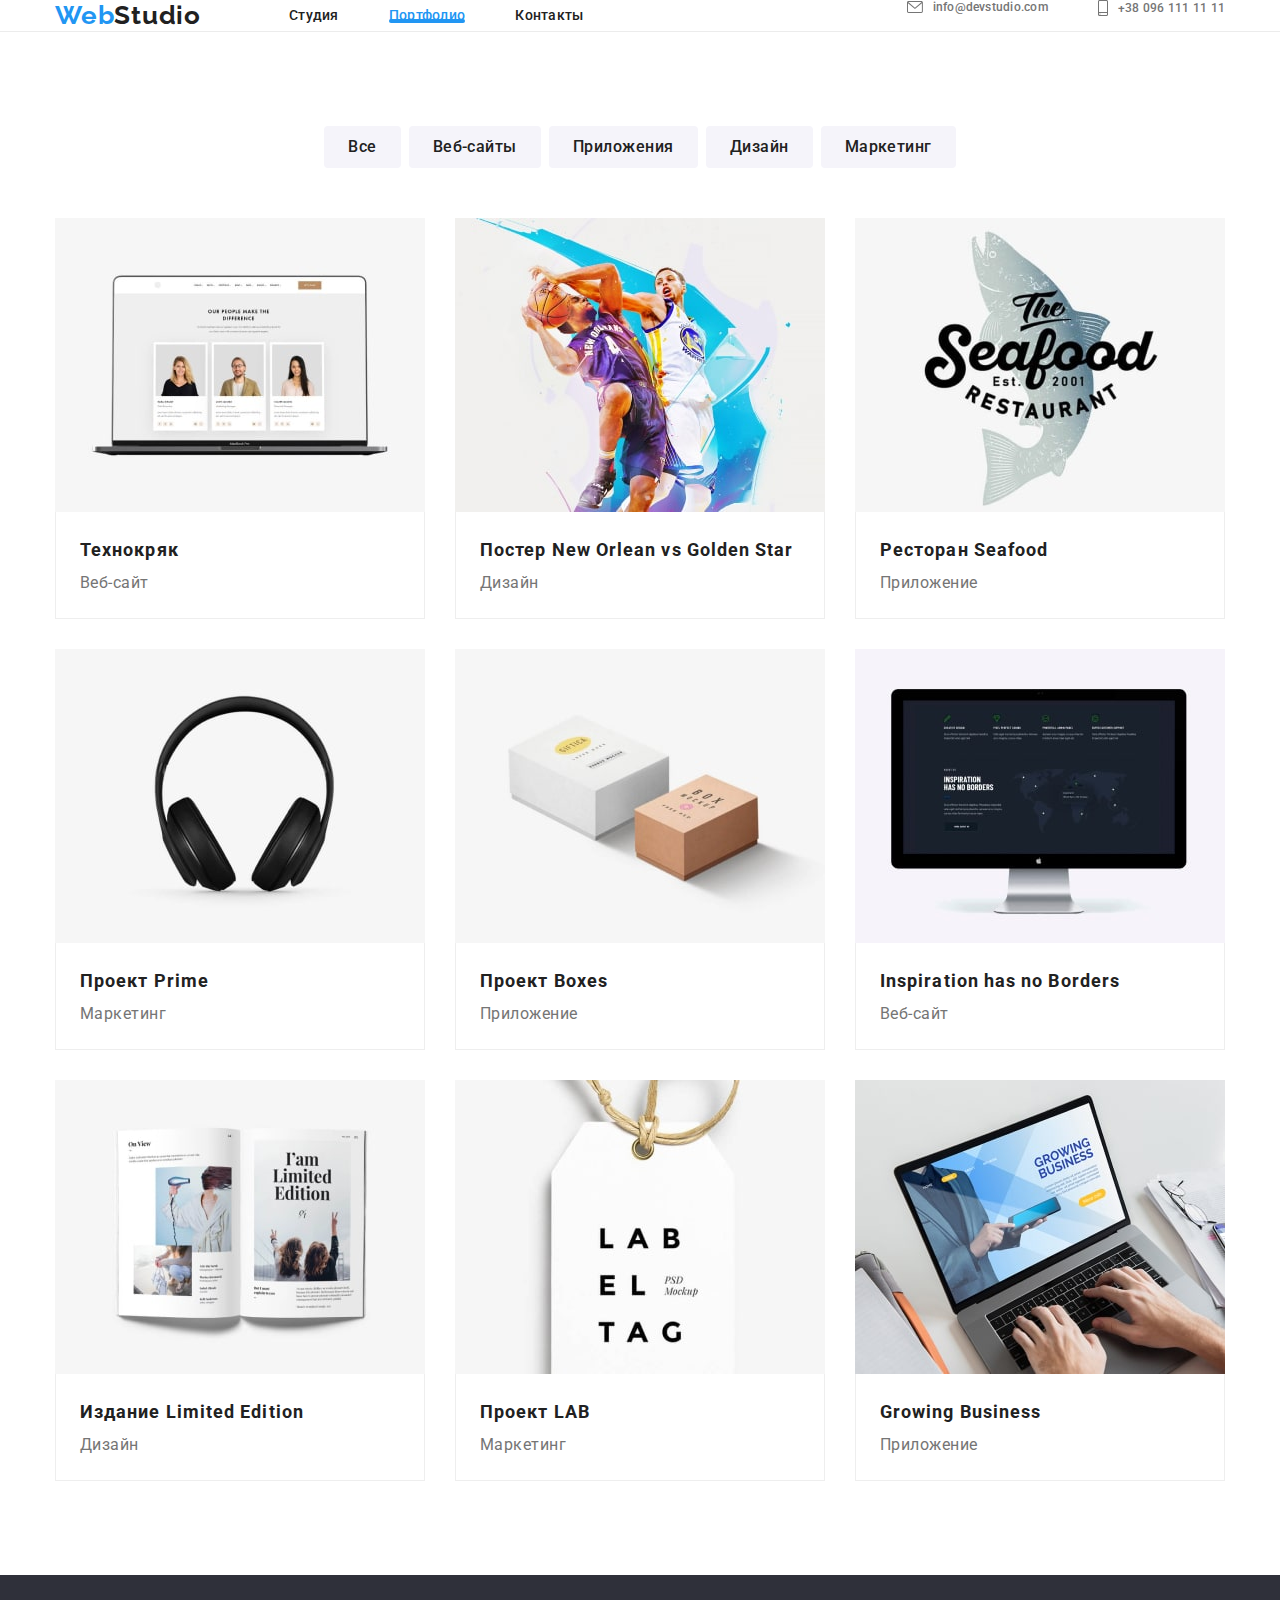
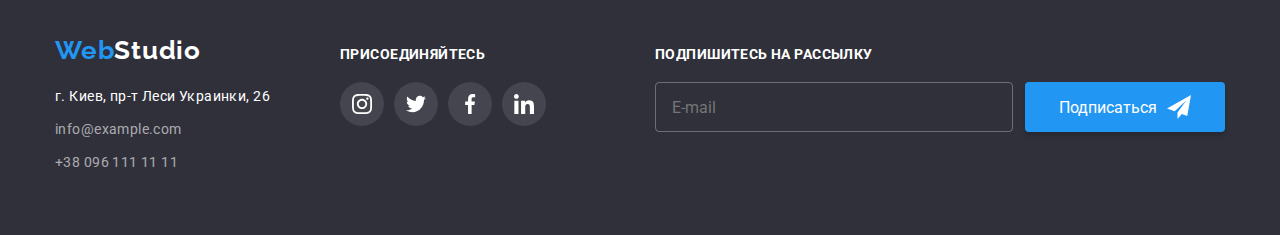
==== commit d9aaf7a8: "сделан футер" ====
--- a/portfolio.html
+++ b/portfolio.html
@@ -20,7 +20,7 @@
 </head>
 <body>
     <!-- Header -->
-    <header class="header">
+    <header class="header block">
         <div class="container header__container">
             <nav class="navigation">
                 <a lang="en" class="logo" href="">Web<span class="logo__dark">Studio</span> </a>
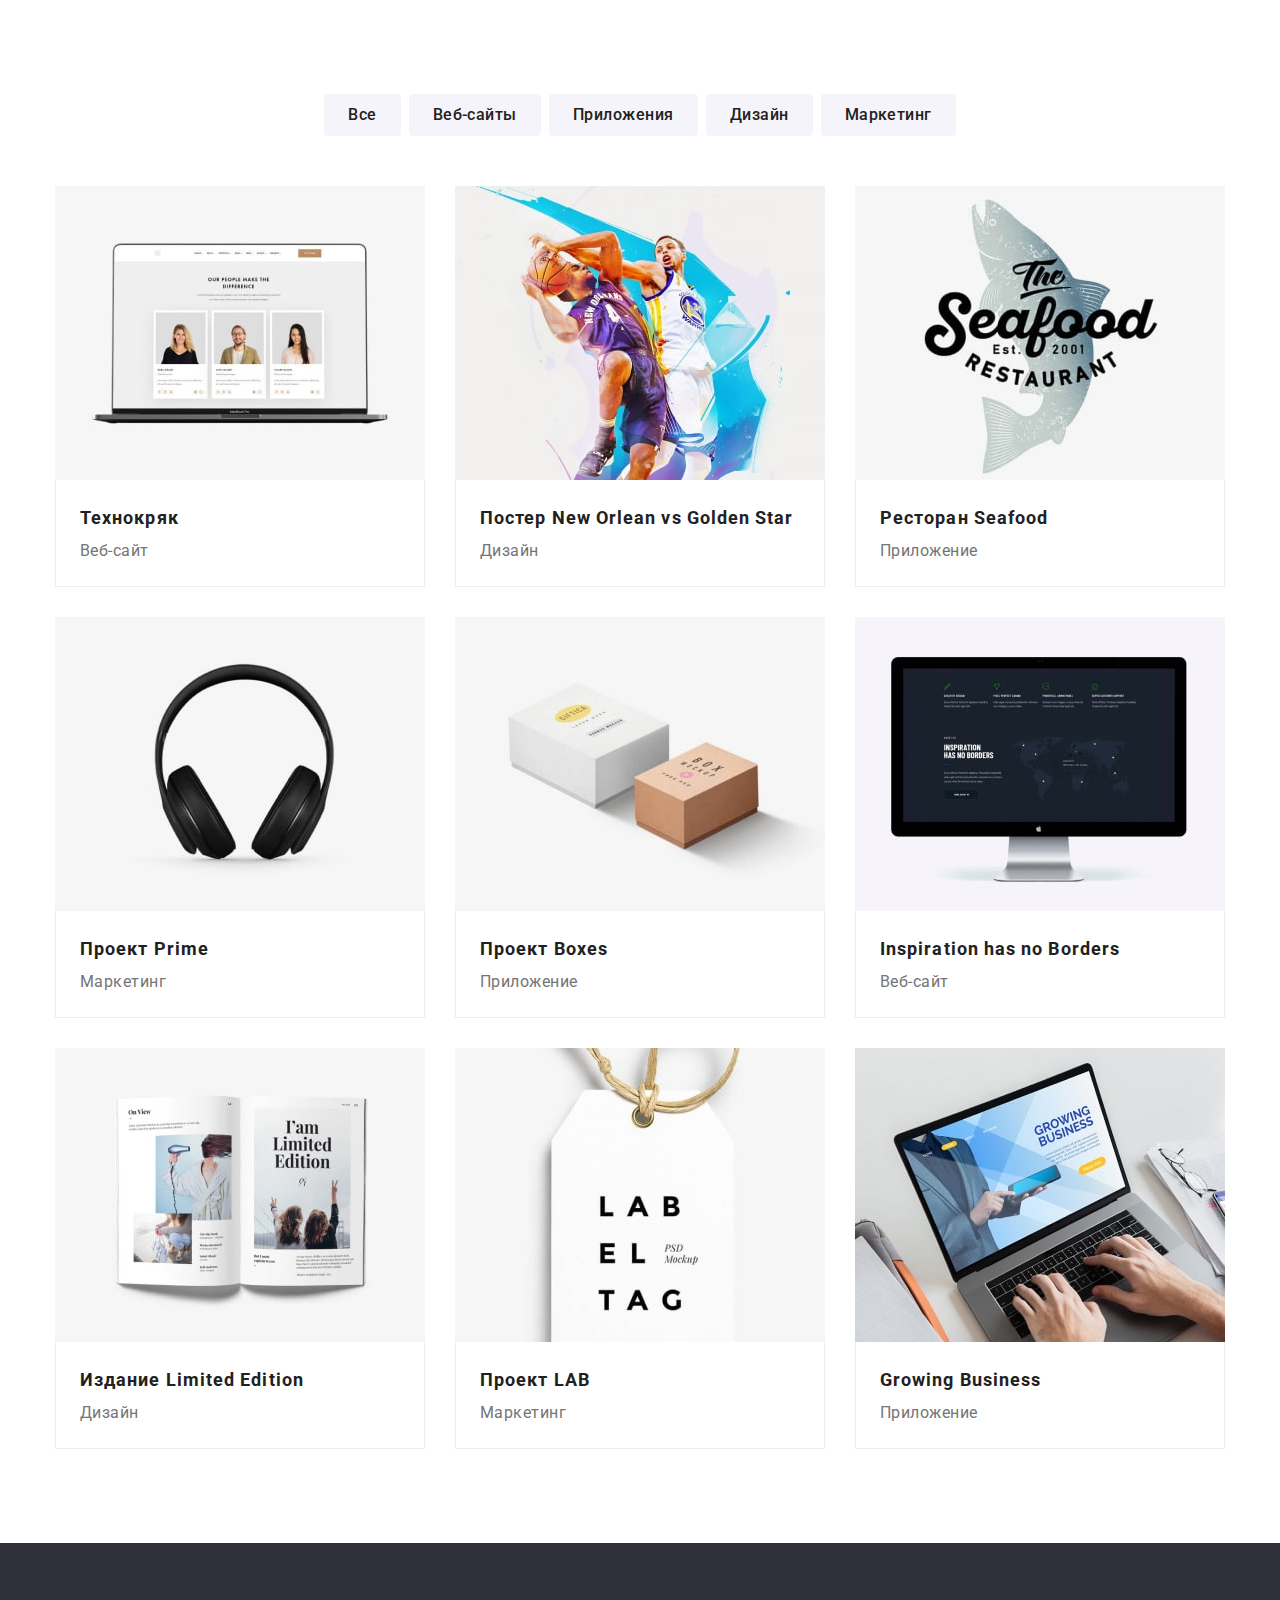
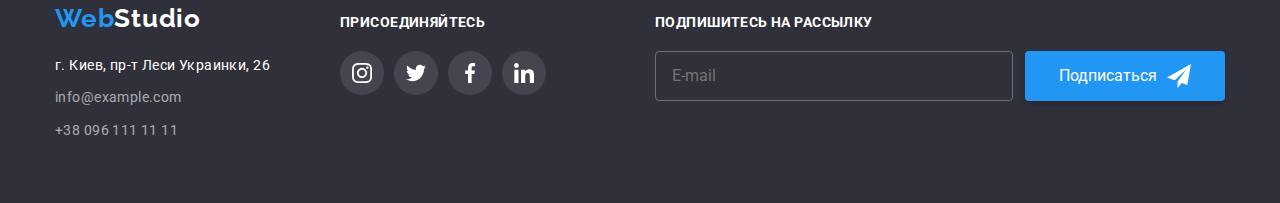
==== commit 53ce70fc: "исправлен хедер" ====
--- a/portfolio.html
+++ b/portfolio.html
@@ -20,7 +20,7 @@
 </head>
 <body>
     <!-- Header -->
-    <header class="header block">
+    <header class="header">
         <div class="container header__container">
             <nav class="navigation">
                 <a lang="en" class="logo" href="">Web<span class="logo__dark">Studio</span> </a>
--- a/css/main.min.css
+++ b/css/main.min.css
@@ -1,2 +1,2 @@
-:root{--main-title-color: #212121;--second-title-color: #ffffff;--main-text-color: #757575;--accent-color: #2196f3;--first-contacts-color: #757575;--second-contacts-color: rgba(255, 255, 255, 0.6);--third-contacts-color: #ffffff;--timing-function: cubic-bezier(0.4, 0, 0.2, 1)}.visually__hidden{position:absolute;width:1px;height:1px;margin:-1px;padding:0;overflow:hidden;border:0;clip:rect(0 0 0 0)}body{font-family:Roboto, sans-serif}a{text-decoration:none}h1,h2,h3,p,ul{margin:0}ul{padding:0;list-style:none}img{display:block;max-width:100%;height:auto}.block{display:block}section{display:none}header{display:none}footer{display:none}.container{padding-left:15px;padding-right:15px;margin:0 auto}@media screen and (min-width: 480px){.container{width:480px}}@media screen and (min-width: 768px){.container{width:768px}}@media screen and (min-width: 1200px){.container{width:1200px}}.hero__button{cursor:pointer;font-family:inherit;font-weight:700;font-size:16px;line-height:1.87;letter-spacing:0.06em;background-color:var(--accent-color);color:var(--second-title-color);min-width:200px;min-height:50px;box-shadow:0px 4px 4px rgba(0,0,0,0.15);border-radius:4px;border:transparent;transition:background-color 250ms var(--timing-function)}.hero__button:hover,.hero__button:focus{background-color:#188ce8}.backdrop{width:100vw;height:100vh;background-color:rgba(0,0,0,0.2);position:fixed;top:0;transition:opacity 500ms var(--timing-function),visibility 500ms var(--timing-function)}.backdrop.is-hidden .modal{transform:scale(1.5);transition:transform 500ms}.modal{width:528px;min-height:581px;background-color:var(--second-title-color);border-radius:4px;position:absolute;top:50%;left:50%;padding:40px;transform:scale(1);transform:translate(-50%, -50%);transition:transform 500ms var(--timing-function)}.modal__close{cursor:pointer;width:30px;height:30px;background-color:transparent;border:1px solid rgba(0,0,0,0.1);border-radius:50%;position:absolute;top:8px;right:8px;display:flex;align-items:center;justify-content:center}.modal__close:hover,.modal__close:focus{fill:#2196f3;transition:fill 250ms cubic-bezier(0.4, 0, 0.2, 1)}.is-hidden{visibility:hidden;opacity:0;pointer-events:none}.modal__title{font-weight:bold;font-size:20px;line-height:1.15;text-align:center;letter-spacing:0.03em;color:var(--main-title-color);margin-bottom:12px}.modal__field{margin-bottom:10px}.modal__comment{margin-bottom:20px}.input__wrap{position:relative}.input__icon{position:absolute;left:12px;top:50%;transform:translateY(-50%);transition:fill 250ms var(--timing-function)}.input__date{cursor:pointer;width:100%;height:40px;border:1px solid rgba(33,33,33,0.2);border-radius:4px;padding-left:42px;padding-right:10px;color:var(--main-text-color);outline:none;transition:border-color 250ms var(--timing-function)}.input__date:focus{border-color:var(--accent-color)}.input__date:focus+.input__icon{fill:var(--accent-color)}.modal__thumb{display:block;width:100%;height:120px;border:1px solid rgba(33,33,33,0.2);border-radius:4px;resize:none;padding:12px 16px}.modal__thumb::placeholder{font-size:12px;line-height:1.17;letter-spacing:0.01em;color:rgba(117,117,117,0.5)}.modal__thumb:focus{border-color:var(--accent-color)}.modal__text{font-weight:normal;font-size:12px;line-height:1.17;letter-spacing:0.01em;color:var(--main-text-color);display:block;margin-bottom:4px}.check__text{align-items:center;justify-content:center;font-size:14px;line-height:1.71;letter-spacing:0.03em;color:var(--first-contacts-color);display:flex;margin-bottom:30px}.check__item{width:16px;height:15px;border:2px solid #212121;border-radius:2px;margin-right:8px;display:flex;align-items:center;justify-content:center;transition:background-color 250ms var(--timing-function),border 250ms var(--timing-function)}.check__icon{fill:#ffffff}.policy__text,.policy__link{font-size:14px;line-height:1.71;letter-spacing:0.03em;color:var(--main-text-color)}.policy__link{text-decoration-line:underline;color:#2196f3}.modal__check:checked+.check__text .check__item{background-color:var(--accent-color);border:none}.modal__check:checked+.check__text:focus{accent-color:var(--accent-color);border:none}.modal__button{display:block;margin:0 auto;cursor:pointer;font-family:inherit;font-weight:700;font-size:16px;line-height:1.87;letter-spacing:0.06em;background-color:var(--accent-color);color:var(--second-title-color);min-width:200px;min-height:50px;box-shadow:0px 4px 4px rgba(0,0,0,0.15);border-radius:4px;border:transparent;transition:background-color 250ms var(--timing-function)}.modal__button:hover,.modal__button:focus{background-color:#188ce8}.section{padding-top:60px;padding-bottom:60px}@media screen and (min-width: 1200px){.section{padding-top:94px;padding-bottom:94px}}.section__title{text-align:center;margin-bottom:30px;font-weight:700;font-size:36px;line-height:1.17;letter-spacing:0.03em;color:var(--main-title-color)}@media screen and (min-width: 1200px){.section__title{margin-bottom:50px}}.header{border-bottom:1px solid #ececec}.logo{font-family:Raleway;font-weight:700;font-size:26px;line-height:1.19;letter-spacing:0.03em;color:#2196f3}@media screen and (min-width: 768px){.logo{margin-right:88px}}.logo__dark{color:#212121}.nav__list{display:flex}.nav__list .nav__item:not(:last-child){margin-right:50px}.nav__link{position:relative;font-weight:500;font-size:40px;line-height:1.18;letter-spacing:0.02em;color:var(--main-title-color);transition:color 250ms var(--timing-function)}.nav__link:hover,.nav__link:focus{color:var(--accent-color)}.nav__link:hover::after,.nav__link:focus::after{opacity:1}@media screen and (min-width: 768px){.nav__link{font-size:14px;line-height:1.14}.nav__link.nav__link--current::after{content:'';position:absolute;display:block;width:100%;height:4px;bottom:0;border-radius:2px;background-color:var(--accent-color)}.nav__link.nav__link--current{color:var(--accent-color);position:relative}}@media screen and (max-width: 767px){.nav__item:not(:last-child){flex-direction:column;margin-bottom:32px}}.navigation{display:flex;align-items:center}.header__container{display:flex;justify-content:space-between}@media screen and (min-width: 768px){.header__container{justify-content:flex-start}}@media screen and (min-width: 1199px){.contacts{display:flex;margin-left:auto}.contacts .contacts__item:not(:last-child){margin-right:50px}}.contacts__link{display:flex;align-items:center;font-weight:500;font-size:34px;line-height:1.18;letter-spacing:0.02em;color:var(--first-contacts-color);transition:color 250ms var(--timing-function)}.contacts__link:hover,.contacts__link:focus{color:var(--accent-color)}@media screen and (min-width: 768px){.contacts__link{font-size:12px;line-height:1.17}}.contacts__icon{margin-right:10px;fill:currentColor}@media screen and (max-width: 767px){.mobile__menu{position:fixed;top:0;left:0;display:flex;flex-direction:column;justify-content:space-between;width:100%;height:100%;padding:48px 40px;background:#ffffff;box-shadow:0px 4px 8px rgba(0,0,0,0.04),0px 2px 4px rgba(0,0,0,0.08),0px 1px 3px rgba(0,0,0,0.16);transform:translate(100%);transition:transform 250ms linear}}@media screen and (min-width: 768px){.mobile__menu{display:flex;width:100%;justify-content:space-between}}.mobile__menu.is-open{transform:translateX(0)}.mobile__social{display:flex}@media screen and (min-width: 768px){.mobile__social{display:none}}@media screen and (min-width: 768px){.button__open{display:none}}.button__close{position:absolute;top:30px;right:30px}@media screen and (min-width: 768px){.button__close{display:none}}.hero{max-width:1600px;margin-left:auto;margin-right:auto;padding:118px 0;background-color:#2f303a;background-image:linear-gradient(rgba(47,48,58,0.4), rgba(47,48,58,0.4)),url(../images/hero-background.jpg);text-align:center;background-repeat:no-repeat;background-position:center;background-size:cover}@media screen and (min-width: 1200px){.hero{padding:200px 0}}.hero__title{margin-bottom:30px;margin-left:auto;margin-right:auto;font-weight:900;font-size:26px;line-height:1.62;letter-spacing:0.06em;text-transform:uppercase;color:var(--second-title-color)}@media screen and (min-width: 1200px){.hero__title{font-size:44px;line-height:1.36}}@media screen and (min-width: 768px){.features{display:flex;flex-wrap:wrap;margin:-15px}}@media screen and (min-width: 768px){.features__item{margin:15px;flex-basis:calc((100% - 60px) / 2)}}@media screen and (min-width: 1200px){.features__item{flex-basis:calc((100% - 120px) / 4)}}@media screen and (max-width: 767px){.features__item:not(:last-child){margin-bottom:30px}}.features__box{display:flex;width:100%;height:120px;background-color:#f5f4fa;justify-content:center;align-items:center;border-radius:4px;margin-bottom:30px}.features__title{font-weight:700;font-size:14px;line-height:1.14;letter-spacing:0.03em;text-transform:uppercase;color:var(--main-title-color);margin-bottom:10px}@media screen and (max-width: 1199px){.features__title{text-align:center}}.features__text{font-size:14px;line-height:1.71;letter-spacing:0.03em;color:var(--main-text-color)}.section--no-padding-top{padding-top:0}.works{display:flex}.works__item{position:relative}.works__item:not(:last-child){margin-right:30px}.works__item>.works__text{position:absolute;display:flex;align-items:center;justify-content:center;bottom:0;height:70px;width:100%;font-family:Roboto;font-weight:700;font-size:14px;line-height:16px;letter-spacing:0.03em;text-transform:uppercase;background-color:rgba(47,48,58,0.8);color:var(--second-title-color)}.section--team-background{background-color:#f5f4fa}@media screen and (min-width: 768px){.team{display:flex;flex-wrap:wrap;margin:-15px}}@media screen and (min-width: 768px){.team__item{margin:15px;flex-basis:calc((100% - 60px) / 2)}}@media screen and (min-width: 1200px){.team__item{flex-basis:calc((100% - 120px) / 4)}}@media screen and (max-width: 767px){.team__item:not(:last-child){margin-bottom:30px}}.team__title{margin-bottom:10px;font-weight:500;font-size:16px;line-height:1.19;letter-spacing:0.03em;color:var(--main-title-color)}.team__text{font-size:16px;line-height:1.19;letter-spacing:0.03em;color:var(--main-text-color);margin-bottom:16px}.team__thumb{padding-top:30px;padding-bottom:30px;text-align:center;background:#ffffff;box-shadow:0px 1px 3px rgba(0,0,0,0.12),0px 1px 1px rgba(0,0,0,0.14),0px 2px 1px rgba(0,0,0,0.2);border-radius:0px 0px 4px 4px}.social{display:flex;justify-content:center}.social__item{width:44px;height:44px}.social__item+.social__item{margin-left:10px}.social__link{width:100%;height:100%;background-color:#ffffff;border-radius:50%;display:flex;align-items:center;justify-content:center;color:#afb1b8;transition:background-color 250ms var(--timing-function),color 250ms var(--timing-function)}.social__link:hover,.social__link:focus{background-color:var(--accent-color);color:#ffffff}.social__icon{fill:currentColor}.customers{display:flex;flex-wrap:wrap;margin:-15px}.customers__item{margin:15px;height:92px;flex-basis:calc((100% - 60px) / 2)}@media screen and (min-width: 768px){.customers__item{flex-basis:calc((100% - 90px) / 3)}}@media screen and (min-width: 1200px){.customers__item{flex-basis:calc((100% - 180px) / 6)}}.customers__link{width:100%;height:100%;border:1px solid #afb1b8;border-radius:4px;display:flex;align-items:center;justify-content:center;color:#afb1b8;transition:border-color 250ms var(--timing-function),color 250ms var(--timing-function)}.customers__link:hover,.customers__link:focus{border-color:var(--accent-color);color:var(--accent-color)}.customers__icon{fill:currentColor}.footer{background-color:#2f303a;padding:60px 0;text-align:center}@media screen and (min-width: 1200px){.footer{text-align:start}}.footer__address{margin-top:20px;font-style:normal}.footer__logo{font-family:Raleway;font-weight:700;font-size:26px;line-height:1.19;letter-spacing:0.03em;color:#2196f3}.footer__logostudio{color:#ffffff}.footer__map{font-size:14px;line-height:1.71;letter-spacing:0.03em;color:var(--third-contacts-color)}.footer__mail{font-size:14px;line-height:1.71;letter-spacing:0.03em;color:var(--second-contacts-color)}.footer__tel{font-size:14px;line-height:1.71;letter-spacing:0.03em;color:var(--second-contacts-color)}.footer__item:not(:last-child){margin-bottom:9px}@media screen and (min-width: 768px){.footer__container{align-items:baseline;flex-wrap:wrap;display:flex;justify-content:space-around}}@media screen and (min-width: 1200px){.footer__container{justify-content:flex-start}}.join__box{margin-top:60px}@media screen and (min-width: 768px){.join__box{margin-top:0}}@media screen and (min-width: 1200px){.join__box{margin-top:0;margin-left:70px}}.join__title{font-weight:700;font-size:14px;line-height:1.14;letter-spacing:0.03em;text-transform:uppercase;margin-bottom:20px;color:var(--second-title-color)}.join__list{display:flex;justify-content:center}.join__item{width:44px;height:44px}.join__item:not(:last-child){margin-right:10px}.join__link{width:100%;height:100%;background-color:rgba(255,255,255,0.1);border-radius:50%;display:flex;align-items:center;justify-content:center;color:#afb1b8;transition:background-color 250ms var(--timing-function)}.join__link:hover,.join__link:focus{background-color:var(--accent-color)}.join__icon{fill:var(--second-title-color)}.online{margin-top:60px}@media screen and (min-width: 1200px){.online{margin-top:0;margin-left:auto}}@media screen and (min-width: 1200px){.online__signup{display:flex;justify-content:space-between;align-items:center;margin-left:auto}}.online__input{width:100%;height:50px;border:1px solid rgba(255,255,255,0.3);border-radius:4px;background-color:inherit;padding:15px 16px;color:#ffffff}@media screen and (min-width: 1200px){.online__input{width:358px;margin-right:12px}}.online__button{cursor:pointer;border:transparent;justify-content:center;align-items:center;width:200px;height:50px;margin-top:20px;background:#2196f3;box-shadow:0px 4px 4px rgba(0,0,0,0.15);border-radius:4px;font-size:16px;line-height:1.87;color:#ffffff}@media screen and (min-width: 1200px){.online__button{display:flex;margin-top:0}}.button__icon{margin-left:10px;fill:#ffffff}.filter{display:flex;flex-wrap:wrap;margin-bottom:50px}.filter .filter__item:not(:last-child){margin-right:8px}@media screen and (min-width: 768px){.filter{justify-content:center}}.filter__button{cursor:pointer;font-family:inherit;font-weight:500;font-size:16px;line-height:1.62;letter-spacing:0.03em;color:var(--main-title-color);background:#f5f4fa;border-radius:4px;min-width:73px;padding:6px 22px 6px 22px;border:2px solid transparent;transition:background-color 250ms var(--timing-function),color 250ms var(--timing-function),box-shadow 250ms var(--timing-function)}.filter__button:hover,.filter__button:focus{box-shadow:0px 3px 1px rgba(0,0,0,0.1),0px 1px 2px rgba(0,0,0,0.08),0px 2px 2px rgba(0,0,0,0.12);color:#ffffff;background-color:var(--accent-color)}@media screen and (min-width: 768px){.offers{display:flex;flex-wrap:wrap;margin:-15px}}.offers__title{font-weight:700;font-size:18px;line-height:2;letter-spacing:0.06em;color:var(--main-title-color)}.offers__text{font-size:16px;line-height:1.87;letter-spacing:0.03em;color:var(--main-text-color)}@media screen and (min-width: 768px){.offers__item{margin:15px;flex-basis:calc((100% - 60px) / 2)}}@media screen and (min-width: 1200px){.offers__item{flex-basis:calc(100% / 3 - 30px)}}@media screen and (max-width: 767px){.offers__item:not(:last-child){margin-bottom:30px}}.offers__link{display:block;transition:box-shadow 250ms var(--timing-function)}.offers__link:hover .popup__text,.offers__link:focus .popup__text{transform:translateY(0)}.offers__link:hover,.offers__link:focus{box-shadow:0px 1px 1px rgba(0,0,0,0.12),0px 4px 4px rgba(0,0,0,0.06),1px 4px 6px rgba(0,0,0,0.16)}.offers__bottom{padding:20px 24px;border:1px solid #eeeeee;border-top:none}.popup__block{position:relative;overflow:hidden}.popup__text{position:absolute;top:0;left:0;padding:63px 24px;background-color:rgba(33,150,243,0.9);font-family:Roboto;font-size:18px;line-height:1.56;letter-spacing:0.03em;color:var(--second-title-color);transform:translateY(100%);transition:transform 250ms var(--timing-function)}
+:root{--main-title-color: #212121;--second-title-color: #ffffff;--main-text-color: #757575;--accent-color: #2196f3;--first-contacts-color: #757575;--second-contacts-color: rgba(255, 255, 255, 0.6);--third-contacts-color: #ffffff;--timing-function: cubic-bezier(0.4, 0, 0.2, 1)}.visually__hidden{position:absolute;width:1px;height:1px;margin:-1px;padding:0;overflow:hidden;border:0;clip:rect(0 0 0 0)}body{font-family:Roboto, sans-serif}a{text-decoration:none}h1,h2,h3,p,ul{margin:0}ul{padding:0;list-style:none}img{display:block;max-width:100%;height:auto}.block{display:block}section{display:none}header{display:none}footer{display:none}.container{padding-left:15px;padding-right:15px;margin:0 auto}@media screen and (min-width: 480px){.container{width:480px}}@media screen and (min-width: 768px){.container{width:768px}}@media screen and (min-width: 1200px){.container{width:1200px}}.hero__button{cursor:pointer;font-family:inherit;font-weight:700;font-size:16px;line-height:1.87;letter-spacing:0.06em;background-color:var(--accent-color);color:var(--second-title-color);min-width:200px;min-height:50px;box-shadow:0px 4px 4px rgba(0,0,0,0.15);border-radius:4px;border:transparent;transition:background-color 250ms var(--timing-function)}.hero__button:hover,.hero__button:focus{background-color:#188ce8}.backdrop{width:100vw;height:100vh;background-color:rgba(0,0,0,0.2);position:fixed;top:0;transition:opacity 500ms var(--timing-function),visibility 500ms var(--timing-function)}.backdrop.is-hidden .modal{transform:scale(1.5);transition:transform 500ms}.modal{width:528px;min-height:581px;background-color:var(--second-title-color);border-radius:4px;position:absolute;top:50%;left:50%;padding:40px;transform:scale(1);transform:translate(-50%, -50%);transition:transform 500ms var(--timing-function)}.modal__close{cursor:pointer;width:30px;height:30px;background-color:transparent;border:1px solid rgba(0,0,0,0.1);border-radius:50%;position:absolute;top:8px;right:8px;display:flex;align-items:center;justify-content:center}.modal__close:hover,.modal__close:focus{fill:#2196f3;transition:fill 250ms cubic-bezier(0.4, 0, 0.2, 1)}.is-hidden{visibility:hidden;opacity:0;pointer-events:none}.modal__title{font-weight:bold;font-size:20px;line-height:1.15;text-align:center;letter-spacing:0.03em;color:var(--main-title-color);margin-bottom:12px}.modal__field{margin-bottom:10px}.modal__comment{margin-bottom:20px}.input__wrap{position:relative}.input__icon{position:absolute;left:12px;top:50%;transform:translateY(-50%);transition:fill 250ms var(--timing-function)}.input__date{cursor:pointer;width:100%;height:40px;border:1px solid rgba(33,33,33,0.2);border-radius:4px;padding-left:42px;padding-right:10px;color:var(--main-text-color);outline:none;transition:border-color 250ms var(--timing-function)}.input__date:focus{border-color:var(--accent-color)}.input__date:focus+.input__icon{fill:var(--accent-color)}.modal__thumb{display:block;width:100%;height:120px;border:1px solid rgba(33,33,33,0.2);border-radius:4px;resize:none;padding:12px 16px}.modal__thumb::placeholder{font-size:12px;line-height:1.17;letter-spacing:0.01em;color:rgba(117,117,117,0.5)}.modal__thumb:focus{border-color:var(--accent-color)}.modal__text{font-weight:normal;font-size:12px;line-height:1.17;letter-spacing:0.01em;color:var(--main-text-color);display:block;margin-bottom:4px}.check__text{align-items:center;justify-content:center;font-size:14px;line-height:1.71;letter-spacing:0.03em;color:var(--first-contacts-color);display:flex;margin-bottom:30px}.check__item{width:16px;height:15px;border:2px solid #212121;border-radius:2px;margin-right:8px;display:flex;align-items:center;justify-content:center;transition:background-color 250ms var(--timing-function),border 250ms var(--timing-function)}.check__icon{fill:#ffffff}.policy__text,.policy__link{font-size:14px;line-height:1.71;letter-spacing:0.03em;color:var(--main-text-color)}.policy__link{text-decoration-line:underline;color:#2196f3}.modal__check:checked+.check__text .check__item{background-color:var(--accent-color);border:none}.modal__check:checked+.check__text:focus{accent-color:var(--accent-color);border:none}.modal__button{display:block;margin:0 auto;cursor:pointer;font-family:inherit;font-weight:700;font-size:16px;line-height:1.87;letter-spacing:0.06em;background-color:var(--accent-color);color:var(--second-title-color);min-width:200px;min-height:50px;box-shadow:0px 4px 4px rgba(0,0,0,0.15);border-radius:4px;border:transparent;transition:background-color 250ms var(--timing-function)}.modal__button:hover,.modal__button:focus{background-color:#188ce8}.section{padding-top:60px;padding-bottom:60px}@media screen and (min-width: 1200px){.section{padding-top:94px;padding-bottom:94px}}.section__title{text-align:center;margin-bottom:30px;font-weight:700;font-size:36px;line-height:1.17;letter-spacing:0.03em;color:var(--main-title-color)}@media screen and (min-width: 1200px){.section__title{margin-bottom:50px}}.header{border-bottom:1px solid #ececec}.logo{font-family:Raleway;font-weight:700;font-size:26px;line-height:1.19;letter-spacing:0.03em;color:#2196f3}@media screen and (min-width: 768px){.logo{margin-right:88px}}.logo__dark{color:#212121}.nav__link{position:relative;font-weight:500;font-size:40px;line-height:1.18;letter-spacing:0.02em;color:var(--main-title-color);transition:color 250ms var(--timing-function)}.nav__link:hover,.nav__link:focus{color:var(--accent-color)}.nav__link:hover::after,.nav__link:focus::after{opacity:1}@media screen and (min-width: 768px){.nav__link{font-size:14px;line-height:1.14}.nav__link.nav__link--current::after{content:'';position:absolute;display:block;width:100%;height:4px;bottom:0;border-radius:2px;background-color:var(--accent-color)}.nav__link.nav__link--current{color:var(--accent-color);position:relative}}@media screen and (max-width: 767px){.nav__item:not(:last-child){flex-direction:column;margin-bottom:32px}}.navigation{display:flex;align-items:center}.header__container{display:flex;justify-content:space-between}@media screen and (min-width: 768px){.header__container{justify-content:flex-start}}@media screen and (min-width: 1199px){.contacts{display:flex;margin-left:auto}.contacts .contacts__item:not(:last-child){margin-right:50px}}.contacts__link{display:flex;align-items:center;font-weight:500;font-size:34px;line-height:1.18;letter-spacing:0.02em;color:var(--first-contacts-color);transition:color 250ms var(--timing-function)}.contacts__link:hover,.contacts__link:focus{color:var(--accent-color)}@media screen and (min-width: 768px){.contacts__link{font-size:12px;line-height:1.17}}.contacts__icon{margin-right:10px;fill:currentColor}@media screen and (max-width: 767px){.mobile__menu{position:fixed;top:0;left:0;display:flex;flex-direction:column;justify-content:space-between;width:100%;height:100%;padding:48px 40px;background:#ffffff;transform:translateX(100%);transition:transform 250ms linear}}@media screen and (min-width: 768px){.mobile__menu{display:flex;width:100%;justify-content:space-between}}.mobile__menu.is-open{transform:translateX(0)}.mobile__social{display:flex}@media screen and (min-width: 768px){.mobile__social{display:none}}@media screen and (min-width: 768px){.button__open{display:none}}.button__close{position:absolute;top:30px;right:30px}@media screen and (min-width: 768px){.button__close{display:none}}.hero{max-width:1600px;margin-left:auto;margin-right:auto;padding:118px 0;background-color:#2f303a;background-image:linear-gradient(rgba(47,48,58,0.4), rgba(47,48,58,0.4)),url(../images/hero-background.jpg);text-align:center;background-repeat:no-repeat;background-position:center;background-size:cover}@media screen and (min-width: 1200px){.hero{padding:200px 0}}.hero__title{margin-bottom:30px;margin-left:auto;margin-right:auto;font-weight:900;font-size:26px;line-height:1.62;letter-spacing:0.06em;text-transform:uppercase;color:var(--second-title-color)}@media screen and (min-width: 1200px){.hero__title{font-size:44px;line-height:1.36}}@media screen and (min-width: 768px){.features{display:flex;flex-wrap:wrap;margin:-15px}}@media screen and (min-width: 768px){.features__item{margin:15px;flex-basis:calc((100% - 60px) / 2)}}@media screen and (min-width: 1200px){.features__item{flex-basis:calc((100% - 120px) / 4)}}@media screen and (max-width: 767px){.features__item:not(:last-child){margin-bottom:30px}}.features__box{display:flex;width:100%;height:120px;background-color:#f5f4fa;justify-content:center;align-items:center;border-radius:4px;margin-bottom:30px}.features__title{font-weight:700;font-size:14px;line-height:1.14;letter-spacing:0.03em;text-transform:uppercase;color:var(--main-title-color);margin-bottom:10px}@media screen and (max-width: 1199px){.features__title{text-align:center}}.features__text{font-size:14px;line-height:1.71;letter-spacing:0.03em;color:var(--main-text-color)}.section--no-padding-top{padding-top:0}.works{display:flex}.works__item{position:relative}.works__item:not(:last-child){margin-right:30px}.works__item>.works__text{position:absolute;display:flex;align-items:center;justify-content:center;bottom:0;height:70px;width:100%;font-family:Roboto;font-weight:700;font-size:14px;line-height:16px;letter-spacing:0.03em;text-transform:uppercase;background-color:rgba(47,48,58,0.8);color:var(--second-title-color)}.section--team-background{background-color:#f5f4fa}@media screen and (min-width: 768px){.team{display:flex;flex-wrap:wrap;margin:-15px}}@media screen and (min-width: 768px){.team__item{margin:15px;flex-basis:calc((100% - 60px) / 2)}}@media screen and (min-width: 1200px){.team__item{flex-basis:calc((100% - 120px) / 4)}}@media screen and (max-width: 767px){.team__item:not(:last-child){margin-bottom:30px}}.team__title{margin-bottom:10px;font-weight:500;font-size:16px;line-height:1.19;letter-spacing:0.03em;color:var(--main-title-color)}.team__text{font-size:16px;line-height:1.19;letter-spacing:0.03em;color:var(--main-text-color);margin-bottom:16px}.team__thumb{padding-top:30px;padding-bottom:30px;text-align:center;background:#ffffff;box-shadow:0px 1px 3px rgba(0,0,0,0.12),0px 1px 1px rgba(0,0,0,0.14),0px 2px 1px rgba(0,0,0,0.2);border-radius:0px 0px 4px 4px}.social{display:flex;justify-content:center}.social__item{width:44px;height:44px}.social__item+.social__item{margin-left:10px}.social__link{width:100%;height:100%;background-color:#ffffff;border-radius:50%;display:flex;align-items:center;justify-content:center;color:#afb1b8;transition:background-color 250ms var(--timing-function),color 250ms var(--timing-function)}.social__link:hover,.social__link:focus{background-color:var(--accent-color);color:#ffffff}.social__icon{fill:currentColor}.customers{display:flex;flex-wrap:wrap;margin:-15px}.customers__item{margin:15px;height:92px;flex-basis:calc((100% - 60px) / 2)}@media screen and (min-width: 768px){.customers__item{flex-basis:calc((100% - 90px) / 3)}}@media screen and (min-width: 1200px){.customers__item{flex-basis:calc((100% - 180px) / 6)}}.customers__link{width:100%;height:100%;border:1px solid #afb1b8;border-radius:4px;display:flex;align-items:center;justify-content:center;color:#afb1b8;transition:border-color 250ms var(--timing-function),color 250ms var(--timing-function)}.customers__link:hover,.customers__link:focus{border-color:var(--accent-color);color:var(--accent-color)}.customers__icon{fill:currentColor}.footer{background-color:#2f303a;padding:60px 0;text-align:center}@media screen and (min-width: 1200px){.footer{text-align:start}}.footer__address{margin-top:20px;font-style:normal}.footer__logo{font-family:Raleway;font-weight:700;font-size:26px;line-height:1.19;letter-spacing:0.03em;color:#2196f3}.footer__logostudio{color:#ffffff}.footer__map{font-size:14px;line-height:1.71;letter-spacing:0.03em;color:var(--third-contacts-color)}.footer__mail{font-size:14px;line-height:1.71;letter-spacing:0.03em;color:var(--second-contacts-color)}.footer__tel{font-size:14px;line-height:1.71;letter-spacing:0.03em;color:var(--second-contacts-color)}.footer__item:not(:last-child){margin-bottom:9px}@media screen and (min-width: 768px){.footer__container{align-items:baseline;flex-wrap:wrap;display:flex;justify-content:space-around}}@media screen and (min-width: 1200px){.footer__container{justify-content:flex-start}}.join__box{margin-top:60px}@media screen and (min-width: 768px){.join__box{margin-top:0}}@media screen and (min-width: 1200px){.join__box{margin-top:0;margin-left:70px}}.join__title{font-weight:700;font-size:14px;line-height:1.14;letter-spacing:0.03em;text-transform:uppercase;margin-bottom:20px;color:var(--second-title-color)}.join__list{display:flex;justify-content:center}.join__item{width:44px;height:44px}.join__item:not(:last-child){margin-right:10px}.join__link{width:100%;height:100%;background-color:rgba(255,255,255,0.1);border-radius:50%;display:flex;align-items:center;justify-content:center;color:#afb1b8;transition:background-color 250ms var(--timing-function)}.join__link:hover,.join__link:focus{background-color:var(--accent-color)}.join__icon{fill:var(--second-title-color)}.online{margin-top:60px}@media screen and (min-width: 1200px){.online{margin-top:0;margin-left:auto}}@media screen and (min-width: 1200px){.online__signup{display:flex;justify-content:space-between;align-items:center;margin-left:auto}}.online__input{width:100%;height:50px;border:1px solid rgba(255,255,255,0.3);border-radius:4px;background-color:inherit;padding:15px 16px;color:#ffffff}@media screen and (min-width: 1200px){.online__input{width:358px;margin-right:12px}}.online__button{cursor:pointer;border:transparent;justify-content:center;align-items:center;width:200px;height:50px;margin-top:20px;background:#2196f3;box-shadow:0px 4px 4px rgba(0,0,0,0.15);border-radius:4px;font-size:16px;line-height:1.87;color:#ffffff}@media screen and (min-width: 1200px){.online__button{display:flex;margin-top:0}}.button__icon{margin-left:10px;fill:#ffffff}.filter{display:flex;flex-wrap:wrap;margin-bottom:50px}.filter .filter__item:not(:last-child){margin-right:8px}@media screen and (min-width: 768px){.filter{justify-content:center}}.filter__button{cursor:pointer;font-family:inherit;font-weight:500;font-size:16px;line-height:1.62;letter-spacing:0.03em;color:var(--main-title-color);background:#f5f4fa;border-radius:4px;min-width:73px;padding:6px 22px 6px 22px;border:2px solid transparent;transition:background-color 250ms var(--timing-function),color 250ms var(--timing-function),box-shadow 250ms var(--timing-function)}.filter__button:hover,.filter__button:focus{box-shadow:0px 3px 1px rgba(0,0,0,0.1),0px 1px 2px rgba(0,0,0,0.08),0px 2px 2px rgba(0,0,0,0.12);color:#ffffff;background-color:var(--accent-color)}@media screen and (min-width: 768px){.offers{display:flex;flex-wrap:wrap;margin:-15px}}.offers__title{font-weight:700;font-size:18px;line-height:2;letter-spacing:0.06em;color:var(--main-title-color)}.offers__text{font-size:16px;line-height:1.87;letter-spacing:0.03em;color:var(--main-text-color)}@media screen and (min-width: 768px){.offers__item{margin:15px;flex-basis:calc((100% - 60px) / 2)}}@media screen and (min-width: 1200px){.offers__item{flex-basis:calc(100% / 3 - 30px)}}@media screen and (max-width: 767px){.offers__item:not(:last-child){margin-bottom:30px}}.offers__link{display:block;transition:box-shadow 250ms var(--timing-function)}.offers__link:hover .popup__text,.offers__link:focus .popup__text{transform:translateY(0)}.offers__link:hover,.offers__link:focus{box-shadow:0px 1px 1px rgba(0,0,0,0.12),0px 4px 4px rgba(0,0,0,0.06),1px 4px 6px rgba(0,0,0,0.16)}@media screen and (min-width: 768px){.offers__link{display:flex;flex-direction:column;height:100%}}.offers__bottom{padding:20px 24px;border:1px solid #eeeeee;border-top:none}@media screen and (min-width: 768px){.offers__bottom{flex-grow:1}}.popup__block{position:relative;overflow:hidden}.popup__text{width:100%;height:100%;position:absolute;top:0;left:0;padding:63px 24px;background-color:rgba(33,150,243,0.9);font-family:Roboto;font-size:18px;line-height:1.56;letter-spacing:0.03em;color:var(--second-title-color);transform:translateY(100%);transition:transform 250ms var(--timing-function)}
 /*# sourceMappingURL=main.min.css.map */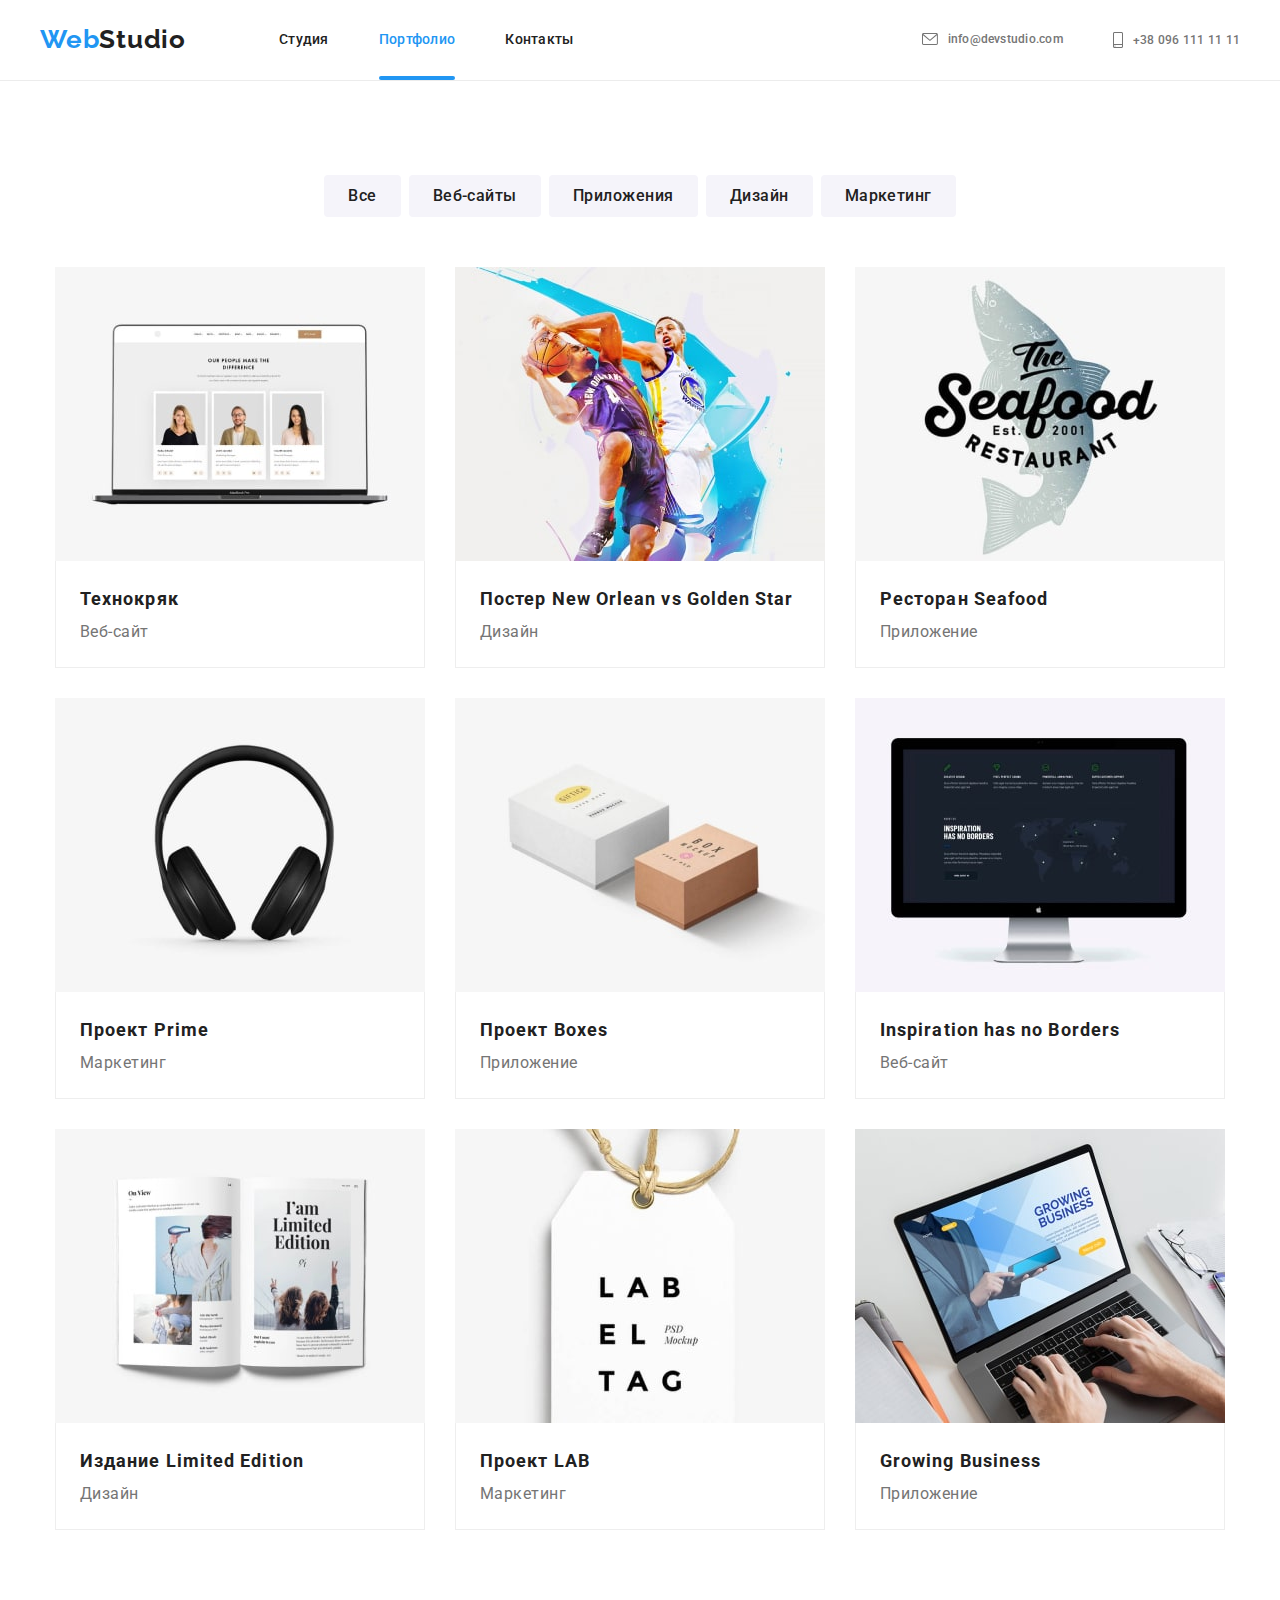
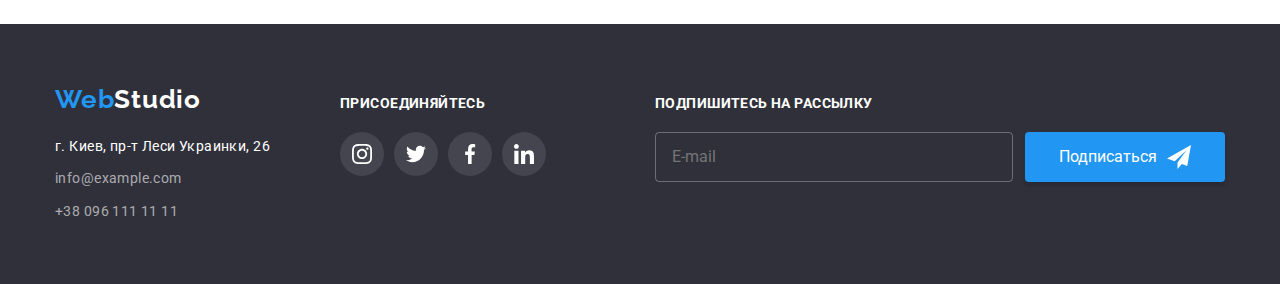
==== commit 18d59ccb: "сайт на 90 проц" ====
--- a/portfolio.html
+++ b/portfolio.html
@@ -20,45 +20,81 @@
 </head>
 <body>
     <!-- Header -->
-    <header class="header">
+    <header class="header block">
         <div class="container header__container">
-            <nav class="navigation">
-                <a lang="en" class="logo" href="">Web<span class="logo__dark">Studio</span> </a>
-            
+          <a lang="en" class="logo" 
+          href="">Web<span class="logo__dark">Studio</span>
+         </a>
+          
+          <button type="button" class="button__open" >
+            <svg class="" width="40" height="40">
+              <use href="./images/icons.svg#icon-burger_menu">
+          
+              </use>
+            </svg>
+          </button>
+          <div class="mobile__menu">
+            <nav class="navigation">          
+                    
                 <ul class="nav__list">
                     <li class="nav__item">
-                        <a class="nav__link " href="./index.html"> Студия</a>
+                      <a class="nav__link " href="./index.html"> Студия</a>
                     </li>
                     <li class="nav__item">
-                        <a class="nav__link nav__link--current" href="./portfolio.html"> Портфолио</a>
+                      <a class="nav__link nav__link--current" href="./portfolio.html"> Портфолио</a>
                     </li>
                     <li class="nav__item">
-                        <a class="nav__link" href="#contact"> Контакты</a>
-                    </li>
-    
+                      <a class="nav__link" href="#contact"> Контакты</a>
+                    </li>
+                    
                 </ul>
             </nav>
-    
-            <ul class="contacts">
+            <div class="mobile__thumb">
+              <ul class="contacts">
                 <li class="contacts__item">
-                    <a class="contacts__link" href="mailto:info@devstudio.com">
-                        <svg class="contacts__icon" width="16" height="12">
-                            <use href="./images/icons.svg#icon-envelope"></use>
-                        </svg>
-                        info@devstudio.com</a>
+                  <a class="contacts__link" href="mailto:info@devstudio.com">
+                    <svg class="contacts__icon" width="16" height="12">
+                      <use href="./images/icons.svg#icon-envelope"></use>
+                    </svg>
+                    info@devstudio.com</a>
                 </li>
                 <li class="contacts__item">
-                    <a class="contacts__link" href="tel:+380961111111">
-                        <svg class="contacts__icon" width="10" height="16">
-                            <use href="./images/icons.svg#icon-smartphone"></use>
-                        </svg>
-                        +38 096 111 11 11</a>
-                </li>
-            </ul>
-    
+                  <a class="contacts__link" href="tel:+380961111111">
+                    <svg class="contacts__icon" width="10" height="16">
+                      <use href="./images/icons.svg#icon-smartphone"></use>
+                    </svg>
+                    +38 096 111 11 11</a>
+                </li>              
+              </ul>
+  
+              <ul class="mobile__social">
+                <li class="mobile-social__item">
+                  <a href="" class="mobile-social__link"> Instagram</a>
+                </li>
+                <li class="mobile-social__item">
+                  <a href="" class="mobile-social__link">Twitter</a>
+                </li>
+                <li class="mobile-social__item">
+                  <a href="" class="mobile-social__link">Facebook</a>
+                </li>
+                <li class="mobile-social__item">
+                  <a href="" class="mobile-social__link">LinkedIn</a>
+                </li>
+                
+              </ul>
+            </div>
+            
+            <button type="button" class="button__close">
+              <svg class="" width="40" height="40">
+                <use href="./images/icons.svg#icon-close">
+            
+                </use>
+              </svg>
+            </button>
+          </div>
         </div>
-    </header>
-    <main>
+      </header>
+      <main>
 
         <!-- Offers -->
         <section class="section block">
@@ -73,9 +109,24 @@
                 </ul>
                 <ul class="offers">
                     <li class="offers__item">
-                        <a class="offers__link" href="">
-                            <div class="popup__block">
-                                <img src="./images/img1-min.jpg" alt="Технокряк" width="370">
+                        
+                        <a class="offers__link" href="">
+                            <div class="popup__block">
+                            <picture>
+                                <source srcset="
+                                    ./images/offers/offer-1-desk-1x-min.jpg 1x,
+                                    ./images/offers/offer-1-desk-2x-min.jpg 2x
+                                    " media="(min-width: 1200px)">
+                                <source srcset="
+                                    ./images/offers/offer-1-tab-1x-min.jpg 1x,
+                                    ./images/offers/offer-1-tab-2x-min.jpg 2x
+                                    " media="(min-width: 768px)">
+                                <source srcset="
+                                    ./images/offers/offer-1-mob-1x-min.jpg 1x,
+                                    ./images/offers/offer-1-mob-2x-min.jpg 2x
+                                    " media="(min-width: 320px)">
+                                <img src="./images/offers/offer-1-desk-1x-min.jpg" alt="Технокряк">
+                            </picture>
                                 <p class="popup__text">Технокряк это современная площадка распространения коронавируса. Компании используют эту платформу для цифрового
                                 шпионажа и атак на защищённые сервера конкурентов.</p>
                             </div>
@@ -88,7 +139,22 @@
                     <li class="offers__item">
                         <a class="offers__link" href="">
                             <div class="popup__block">
-                            <img src="./images/img2-min.jpg" alt="Постер New Orlean vs Golden Star" width="370">
+                                <picture>
+                                    <source srcset="
+                                       ./images/offers/offer-2-desk-1x-min.jpg 1x,
+                                       ./images/offers/offer-2-desk-2x-min.jpg 2x
+                                       " media="(min-width: 1200px)">
+                                    <source srcset="
+                                       ./images/offers/offer-2-tab-1x-min.jpg 1x,
+                                       ./images/offers/offer-2-tab-2x-min.jpg 2x
+                                       " media="(min-width: 768px)">
+                                    <source srcset="
+                                       ./images/offers/offer-2-mob-1x-min.jpg 1x,
+                                       ./images/offers/offer-2-mob-2x-min.jpg 2x
+                                       " media="(min-width: 320px)">
+                                    <img src="./images/offers/offer-2-desk-1x-min.jpg" alt="Постер New Orlean vs Golden Star">
+                                </picture>
+                            
                             <p class="popup__text">Технокряк это современная площадка распространения коронавируса. Компании используют эту
                                 платформу для цифрового
                                 шпионажа и атак на защищённые сервера конкурентов.</p>
@@ -102,7 +168,22 @@
                     <li class="offers__item">
                         <a class="offers__link" href="">
                             <div class="popup__block">
-                            <img src="./images/img3-min.jpg" alt="Ресторан Seafood" width="370">
+                                <picture>
+                                    <source srcset="
+                                       ./images/offers/offer-3-desk-1x-min.jpg 1x,
+                                       ./images/offers/offer-3-desk-2x-min.jpg 2x
+                                       " media="(min-width: 1200px)">
+                                    <source srcset="
+                                       ./images/offers/offer-3-tab-1x-min.jpg 1x,
+                                       ./images/offers/offer-3-tab-2x-min.jpg 2x
+                                       " media="(min-width: 768px)">
+                                    <source srcset="
+                                       ./images/offers/offer-3-mob-1x-min.jpg 1x,
+                                       ./images/offers/offer-3-mob-2x-min.jpg 2x
+                                       " media="(min-width: 320px)">
+                                    <img src="./images/offers/offer-3-desk-1x-min.jpg" alt="Ресторан Seafood">
+                                </picture>
+                            
                             <p class="popup__text">Технокряк это современная площадка распространения коронавируса. Компании используют эту
                                 платформу для цифрового
                                 шпионажа и атак на защищённые сервера конкурентов.</p>
@@ -116,7 +197,22 @@
                     <li class="offers__item">
                         <a class="offers__link" href="">
                             <div class="popup__block">
-                            <img src="./images/img4-min.jpg" alt="Проект Prime" width="370">
+                                <picture>
+                                    <source srcset="
+                                       ./images/offers/offer-4-desk-1x-min.jpg 1x,
+                                       ./images/offers/offer-4-desk-2x-min.jpg 2x
+                                       " media="(min-width: 1200px)">
+                                    <source srcset="
+                                       ./images/offers/offer-4-tab-1x-min.jpg 1x,
+                                       ./images/offers/offer-4-tab-2x-min.jpg 2x
+                                       " media="(min-width: 768px)">
+                                    <source srcset="
+                                       ./images/offers/offer-4-mob-1x-min.jpg 1x,
+                                       ./images/offers/offer-4-mob-2x-min.jpg 2x
+                                       " media="(min-width: 320px)">
+                                        <img src="./images/offers/offer-4-desk-1x-min.jpg" alt="Проект Prime">    
+                                </picture>
+                            
                             <p class="popup__text">Технокряк это современная площадка распространения коронавируса. Компании используют эту
                                 платформу для цифрового
                                 шпионажа и атак на защищённые сервера конкурентов.</p>
@@ -130,7 +226,22 @@
                     <li class="offers__item">
                         <a class="offers__link" href="">
                             <div class="popup__block">
-                            <img src="./images/img5-min.jpg" alt="Проект Boxes" width="370">
+                                <picture>
+                                    <source srcset="
+                                       ./images/offers/offer-5-desk-1x-min.jpg 1x,
+                                       ./images/offers/offer-5-desk-2x-min.jpg 2x
+                                       " media="(min-width: 1200px)">
+                                    <source srcset="
+                                       ./images/offers/offer-5-tab-1x-min.jpg 1x,
+                                       ./images/offers/offer-5-tab-2x-min.jpg 2x
+                                       " media="(min-width: 768px)">
+                                    <source srcset="
+                                       ./images/offers/offer-5-mob-1x-min.jpg 1x,
+                                       ./images/offers/offer-5-mob-2x-min.jpg 2x
+                                       " media="(min-width: 320px)">
+                                    <img src="./images/offers/offer-5-desk-1x-min.jpg" alt="Проект Boxes">
+                                </picture>
+                            
                             <p class="popup__text">Технокряк это современная площадка распространения коронавируса. Компании используют эту
                                 платформу для цифрового
                                 шпионажа и атак на защищённые сервера конкурентов.</p>
@@ -144,7 +255,22 @@
                     <li class="offers__item">
                         <a class="offers__link" href="">
                             <div class="popup__block">
-                            <img src="./images/img6-min.jpg" alt="Inspiration has no Borders" width="370">
+                                <picture>
+                                    <source srcset="
+                                        ./images/offers/offer-6-desk-1x-min.jpg 1x,
+                                        ./images/offers/offer-6-desk-2x-min.jpg 2x
+                                        " media="(min-width: 1200px)">
+                                    <source srcset="
+                                        ./images/offers/offer-6-tab-1x-min.jpg 1x,
+                                        ./images/offers/offer-6-tab-2x-min.jpg 2x
+                                        " media="(min-width: 768px)">
+                                    <source srcset="
+                                        ./images/offers/offer-6-mob-1x-min.jpg 1x,
+                                        ./images/offers/offer-6-mob-2x-min.jpg 2x
+                                        " media="(min-width: 320px)">
+                                    <img src="./images/offers/offer-6-desk-1x-min.jpg" alt="Inspiration has no Borders">
+                                </picture>
+                            
                             <p class="popup__text">Технокряк это современная площадка распространения коронавируса. Компании используют эту
                                 платформу для цифрового
                                 шпионажа и атак на защищённые сервера конкурентов.</p>
@@ -158,7 +284,22 @@
                     <li class="offers__item">
                         <a class="offers__link" href="">
                             <div class="popup__block">
-                            <img src="./images/img7-min.jpg" alt="Издание Limited Edition" width="370">
+                                <picture>
+                                    <source srcset="
+                                        ./images/offers/offer-7-desk-1x-min.jpg 1x,
+                                        ./images/offers/offer-7-desk-2x-min.jpg 2x
+                                        " media="(min-width: 1200px)">
+                                    <source srcset="
+                                        ./images/offers/offer-7-tab-1x-min.jpg 1x,
+                                        ./images/offers/offer-7-tab-2x-min.jpg 2x
+                                        " media="(min-width: 768px)">
+                                    <source srcset="
+                                        ./images/offers/offer-7-mob-1x-min.jpg 1x,
+                                        ./images/offers/offer-7-mob-2x-min.jpg 2x
+                                        " media="(min-width: 320px)">
+                                    <img src="./images/offers/offer-7-desk-1x-min.jpg" alt="Издание Limited Edition">
+                                </picture>
+                            
                             <p class="popup__text">Технокряк это современная площадка распространения коронавируса. Компании используют эту
                                 платформу для цифрового
                                 шпионажа и атак на защищённые сервера конкурентов.</p>
@@ -172,7 +313,22 @@
                     <li class="offers__item">
                         <a class="offers__link" href="">
                             <div class="popup__block">
-                            <img src="./images/img8-min.jpg" alt="Проект LAB" width="370">
+                                <picture>
+                                    <source srcset="
+                                       ./images/offers/offer-8-desk-1x-min.jpg 1x,
+                                       ./images/offers/offer-8-desk-2x-min.jpg 2x
+                                       " media="(min-width: 1200px)">
+                                    <source srcset="
+                                       ./images/offers/offer-8-tab-1x-min.jpg 1x,
+                                       ./images/offers/offer-8-tab-2x-min.jpg 2x
+                                       " media="(min-width: 768px)">
+                                    <source srcset="
+                                       ./images/offers/offer-8-mob-1x-min.jpg 1x,
+                                       ./images/offers/offer-8-mob-2x-min.jpg 2x
+                                       " media="(min-width: 320px)">
+                                    <img src="./images/offers/offer-8-desk-1x-min.jpg" alt="Проект LAB">
+                                </picture>
+                            
                             <p class="popup__text">Технокряк это современная площадка распространения коронавируса. Компании используют эту
                                 платформу для цифрового
                                 шпионажа и атак на защищённые сервера конкурентов.</p>
@@ -186,7 +342,22 @@
                     <li class="offers__item">
                         <a class="offers__link" href="">
                             <div class="popup__block">
-                            <img src="./images/img9-min.jpg" alt="Growing Business" width="370">
+                                <picture>
+                                    <source srcset="
+                                        ./images/offers/offer-9-desk-1x-min.jpg 1x,
+                                        ./images/offers/offer-9-desk-2x-min.jpg 2x
+                                        " media="(min-width: 1200px)">
+                                    <source srcset="
+                                        ./images/offers/offer-9-tab-1x-min.jpg 1x,
+                                        ./images/offers/offer-9-tab-2x-min.jpg 2x
+                                        " media="(min-width: 768px)">
+                                    <source srcset="
+                                        ./images/offers/offer-9-mob-1x-min.jpg 1x,
+                                        ./images/offers/offer-9-mob-2x-min.jpg 2x
+                                        " media="(min-width: 320px)">
+                                    <img src="./images/offers/offer-9-desk-1x-min.jpg" alt="Growing Business">
+                                </picture>
+                            
                             <p class="popup__text">Технокряк это современная площадка распространения коронавируса. Компании используют эту
                                 платформу для цифрового
                                 шпионажа и атак на защищённые сервера конкурентов.</p>
--- a/css/main.min.css
+++ b/css/main.min.css
@@ -1,2 +1,2 @@
-:root{--main-title-color: #212121;--second-title-color: #ffffff;--main-text-color: #757575;--accent-color: #2196f3;--first-contacts-color: #757575;--second-contacts-color: rgba(255, 255, 255, 0.6);--third-contacts-color: #ffffff;--timing-function: cubic-bezier(0.4, 0, 0.2, 1)}.visually__hidden{position:absolute;width:1px;height:1px;margin:-1px;padding:0;overflow:hidden;border:0;clip:rect(0 0 0 0)}body{font-family:Roboto, sans-serif}a{text-decoration:none}h1,h2,h3,p,ul{margin:0}ul{padding:0;list-style:none}img{display:block;max-width:100%;height:auto}.block{display:block}section{display:none}header{display:none}footer{display:none}.container{padding-left:15px;padding-right:15px;margin:0 auto}@media screen and (min-width: 480px){.container{width:480px}}@media screen and (min-width: 768px){.container{width:768px}}@media screen and (min-width: 1200px){.container{width:1200px}}.hero__button{cursor:pointer;font-family:inherit;font-weight:700;font-size:16px;line-height:1.87;letter-spacing:0.06em;background-color:var(--accent-color);color:var(--second-title-color);min-width:200px;min-height:50px;box-shadow:0px 4px 4px rgba(0,0,0,0.15);border-radius:4px;border:transparent;transition:background-color 250ms var(--timing-function)}.hero__button:hover,.hero__button:focus{background-color:#188ce8}.backdrop{width:100vw;height:100vh;background-color:rgba(0,0,0,0.2);position:fixed;top:0;transition:opacity 500ms var(--timing-function),visibility 500ms var(--timing-function)}.backdrop.is-hidden .modal{transform:scale(1.5);transition:transform 500ms}.modal{width:528px;min-height:581px;background-color:var(--second-title-color);border-radius:4px;position:absolute;top:50%;left:50%;padding:40px;transform:scale(1);transform:translate(-50%, -50%);transition:transform 500ms var(--timing-function)}.modal__close{cursor:pointer;width:30px;height:30px;background-color:transparent;border:1px solid rgba(0,0,0,0.1);border-radius:50%;position:absolute;top:8px;right:8px;display:flex;align-items:center;justify-content:center}.modal__close:hover,.modal__close:focus{fill:#2196f3;transition:fill 250ms cubic-bezier(0.4, 0, 0.2, 1)}.is-hidden{visibility:hidden;opacity:0;pointer-events:none}.modal__title{font-weight:bold;font-size:20px;line-height:1.15;text-align:center;letter-spacing:0.03em;color:var(--main-title-color);margin-bottom:12px}.modal__field{margin-bottom:10px}.modal__comment{margin-bottom:20px}.input__wrap{position:relative}.input__icon{position:absolute;left:12px;top:50%;transform:translateY(-50%);transition:fill 250ms var(--timing-function)}.input__date{cursor:pointer;width:100%;height:40px;border:1px solid rgba(33,33,33,0.2);border-radius:4px;padding-left:42px;padding-right:10px;color:var(--main-text-color);outline:none;transition:border-color 250ms var(--timing-function)}.input__date:focus{border-color:var(--accent-color)}.input__date:focus+.input__icon{fill:var(--accent-color)}.modal__thumb{display:block;width:100%;height:120px;border:1px solid rgba(33,33,33,0.2);border-radius:4px;resize:none;padding:12px 16px}.modal__thumb::placeholder{font-size:12px;line-height:1.17;letter-spacing:0.01em;color:rgba(117,117,117,0.5)}.modal__thumb:focus{border-color:var(--accent-color)}.modal__text{font-weight:normal;font-size:12px;line-height:1.17;letter-spacing:0.01em;color:var(--main-text-color);display:block;margin-bottom:4px}.check__text{align-items:center;justify-content:center;font-size:14px;line-height:1.71;letter-spacing:0.03em;color:var(--first-contacts-color);display:flex;margin-bottom:30px}.check__item{width:16px;height:15px;border:2px solid #212121;border-radius:2px;margin-right:8px;display:flex;align-items:center;justify-content:center;transition:background-color 250ms var(--timing-function),border 250ms var(--timing-function)}.check__icon{fill:#ffffff}.policy__text,.policy__link{font-size:14px;line-height:1.71;letter-spacing:0.03em;color:var(--main-text-color)}.policy__link{text-decoration-line:underline;color:#2196f3}.modal__check:checked+.check__text .check__item{background-color:var(--accent-color);border:none}.modal__check:checked+.check__text:focus{accent-color:var(--accent-color);border:none}.modal__button{display:block;margin:0 auto;cursor:pointer;font-family:inherit;font-weight:700;font-size:16px;line-height:1.87;letter-spacing:0.06em;background-color:var(--accent-color);color:var(--second-title-color);min-width:200px;min-height:50px;box-shadow:0px 4px 4px rgba(0,0,0,0.15);border-radius:4px;border:transparent;transition:background-color 250ms var(--timing-function)}.modal__button:hover,.modal__button:focus{background-color:#188ce8}.section{padding-top:60px;padding-bottom:60px}@media screen and (min-width: 1200px){.section{padding-top:94px;padding-bottom:94px}}.section__title{text-align:center;margin-bottom:30px;font-weight:700;font-size:36px;line-height:1.17;letter-spacing:0.03em;color:var(--main-title-color)}@media screen and (min-width: 1200px){.section__title{margin-bottom:50px}}.header{border-bottom:1px solid #ececec}.logo{font-family:Raleway;font-weight:700;font-size:26px;line-height:1.19;letter-spacing:0.03em;color:#2196f3}@media screen and (min-width: 768px){.logo{margin-right:88px}}.logo__dark{color:#212121}.nav__link{position:relative;font-weight:500;font-size:40px;line-height:1.18;letter-spacing:0.02em;color:var(--main-title-color);transition:color 250ms var(--timing-function)}.nav__link:hover,.nav__link:focus{color:var(--accent-color)}.nav__link:hover::after,.nav__link:focus::after{opacity:1}@media screen and (min-width: 768px){.nav__link{font-size:14px;line-height:1.14}.nav__link.nav__link--current::after{content:'';position:absolute;display:block;width:100%;height:4px;bottom:0;border-radius:2px;background-color:var(--accent-color)}.nav__link.nav__link--current{color:var(--accent-color);position:relative}}@media screen and (max-width: 767px){.nav__item:not(:last-child){flex-direction:column;margin-bottom:32px}}.navigation{display:flex;align-items:center}.header__container{display:flex;justify-content:space-between}@media screen and (min-width: 768px){.header__container{justify-content:flex-start}}@media screen and (min-width: 1199px){.contacts{display:flex;margin-left:auto}.contacts .contacts__item:not(:last-child){margin-right:50px}}.contacts__link{display:flex;align-items:center;font-weight:500;font-size:34px;line-height:1.18;letter-spacing:0.02em;color:var(--first-contacts-color);transition:color 250ms var(--timing-function)}.contacts__link:hover,.contacts__link:focus{color:var(--accent-color)}@media screen and (min-width: 768px){.contacts__link{font-size:12px;line-height:1.17}}.contacts__icon{margin-right:10px;fill:currentColor}@media screen and (max-width: 767px){.mobile__menu{position:fixed;top:0;left:0;display:flex;flex-direction:column;justify-content:space-between;width:100%;height:100%;padding:48px 40px;background:#ffffff;transform:translateX(100%);transition:transform 250ms linear}}@media screen and (min-width: 768px){.mobile__menu{display:flex;width:100%;justify-content:space-between}}.mobile__menu.is-open{transform:translateX(0)}.mobile__social{display:flex}@media screen and (min-width: 768px){.mobile__social{display:none}}@media screen and (min-width: 768px){.button__open{display:none}}.button__close{position:absolute;top:30px;right:30px}@media screen and (min-width: 768px){.button__close{display:none}}.hero{max-width:1600px;margin-left:auto;margin-right:auto;padding:118px 0;background-color:#2f303a;background-image:linear-gradient(rgba(47,48,58,0.4), rgba(47,48,58,0.4)),url(../images/hero-background.jpg);text-align:center;background-repeat:no-repeat;background-position:center;background-size:cover}@media screen and (min-width: 1200px){.hero{padding:200px 0}}.hero__title{margin-bottom:30px;margin-left:auto;margin-right:auto;font-weight:900;font-size:26px;line-height:1.62;letter-spacing:0.06em;text-transform:uppercase;color:var(--second-title-color)}@media screen and (min-width: 1200px){.hero__title{font-size:44px;line-height:1.36}}@media screen and (min-width: 768px){.features{display:flex;flex-wrap:wrap;margin:-15px}}@media screen and (min-width: 768px){.features__item{margin:15px;flex-basis:calc((100% - 60px) / 2)}}@media screen and (min-width: 1200px){.features__item{flex-basis:calc((100% - 120px) / 4)}}@media screen and (max-width: 767px){.features__item:not(:last-child){margin-bottom:30px}}.features__box{display:flex;width:100%;height:120px;background-color:#f5f4fa;justify-content:center;align-items:center;border-radius:4px;margin-bottom:30px}.features__title{font-weight:700;font-size:14px;line-height:1.14;letter-spacing:0.03em;text-transform:uppercase;color:var(--main-title-color);margin-bottom:10px}@media screen and (max-width: 1199px){.features__title{text-align:center}}.features__text{font-size:14px;line-height:1.71;letter-spacing:0.03em;color:var(--main-text-color)}.section--no-padding-top{padding-top:0}.works{display:flex}.works__item{position:relative}.works__item:not(:last-child){margin-right:30px}.works__item>.works__text{position:absolute;display:flex;align-items:center;justify-content:center;bottom:0;height:70px;width:100%;font-family:Roboto;font-weight:700;font-size:14px;line-height:16px;letter-spacing:0.03em;text-transform:uppercase;background-color:rgba(47,48,58,0.8);color:var(--second-title-color)}.section--team-background{background-color:#f5f4fa}@media screen and (min-width: 768px){.team{display:flex;flex-wrap:wrap;margin:-15px}}@media screen and (min-width: 768px){.team__item{margin:15px;flex-basis:calc((100% - 60px) / 2)}}@media screen and (min-width: 1200px){.team__item{flex-basis:calc((100% - 120px) / 4)}}@media screen and (max-width: 767px){.team__item:not(:last-child){margin-bottom:30px}}.team__title{margin-bottom:10px;font-weight:500;font-size:16px;line-height:1.19;letter-spacing:0.03em;color:var(--main-title-color)}.team__text{font-size:16px;line-height:1.19;letter-spacing:0.03em;color:var(--main-text-color);margin-bottom:16px}.team__thumb{padding-top:30px;padding-bottom:30px;text-align:center;background:#ffffff;box-shadow:0px 1px 3px rgba(0,0,0,0.12),0px 1px 1px rgba(0,0,0,0.14),0px 2px 1px rgba(0,0,0,0.2);border-radius:0px 0px 4px 4px}.social{display:flex;justify-content:center}.social__item{width:44px;height:44px}.social__item+.social__item{margin-left:10px}.social__link{width:100%;height:100%;background-color:#ffffff;border-radius:50%;display:flex;align-items:center;justify-content:center;color:#afb1b8;transition:background-color 250ms var(--timing-function),color 250ms var(--timing-function)}.social__link:hover,.social__link:focus{background-color:var(--accent-color);color:#ffffff}.social__icon{fill:currentColor}.customers{display:flex;flex-wrap:wrap;margin:-15px}.customers__item{margin:15px;height:92px;flex-basis:calc((100% - 60px) / 2)}@media screen and (min-width: 768px){.customers__item{flex-basis:calc((100% - 90px) / 3)}}@media screen and (min-width: 1200px){.customers__item{flex-basis:calc((100% - 180px) / 6)}}.customers__link{width:100%;height:100%;border:1px solid #afb1b8;border-radius:4px;display:flex;align-items:center;justify-content:center;color:#afb1b8;transition:border-color 250ms var(--timing-function),color 250ms var(--timing-function)}.customers__link:hover,.customers__link:focus{border-color:var(--accent-color);color:var(--accent-color)}.customers__icon{fill:currentColor}.footer{background-color:#2f303a;padding:60px 0;text-align:center}@media screen and (min-width: 1200px){.footer{text-align:start}}.footer__address{margin-top:20px;font-style:normal}.footer__logo{font-family:Raleway;font-weight:700;font-size:26px;line-height:1.19;letter-spacing:0.03em;color:#2196f3}.footer__logostudio{color:#ffffff}.footer__map{font-size:14px;line-height:1.71;letter-spacing:0.03em;color:var(--third-contacts-color)}.footer__mail{font-size:14px;line-height:1.71;letter-spacing:0.03em;color:var(--second-contacts-color)}.footer__tel{font-size:14px;line-height:1.71;letter-spacing:0.03em;color:var(--second-contacts-color)}.footer__item:not(:last-child){margin-bottom:9px}@media screen and (min-width: 768px){.footer__container{align-items:baseline;flex-wrap:wrap;display:flex;justify-content:space-around}}@media screen and (min-width: 1200px){.footer__container{justify-content:flex-start}}.join__box{margin-top:60px}@media screen and (min-width: 768px){.join__box{margin-top:0}}@media screen and (min-width: 1200px){.join__box{margin-top:0;margin-left:70px}}.join__title{font-weight:700;font-size:14px;line-height:1.14;letter-spacing:0.03em;text-transform:uppercase;margin-bottom:20px;color:var(--second-title-color)}.join__list{display:flex;justify-content:center}.join__item{width:44px;height:44px}.join__item:not(:last-child){margin-right:10px}.join__link{width:100%;height:100%;background-color:rgba(255,255,255,0.1);border-radius:50%;display:flex;align-items:center;justify-content:center;color:#afb1b8;transition:background-color 250ms var(--timing-function)}.join__link:hover,.join__link:focus{background-color:var(--accent-color)}.join__icon{fill:var(--second-title-color)}.online{margin-top:60px}@media screen and (min-width: 1200px){.online{margin-top:0;margin-left:auto}}@media screen and (min-width: 1200px){.online__signup{display:flex;justify-content:space-between;align-items:center;margin-left:auto}}.online__input{width:100%;height:50px;border:1px solid rgba(255,255,255,0.3);border-radius:4px;background-color:inherit;padding:15px 16px;color:#ffffff}@media screen and (min-width: 1200px){.online__input{width:358px;margin-right:12px}}.online__button{cursor:pointer;border:transparent;justify-content:center;align-items:center;width:200px;height:50px;margin-top:20px;background:#2196f3;box-shadow:0px 4px 4px rgba(0,0,0,0.15);border-radius:4px;font-size:16px;line-height:1.87;color:#ffffff}@media screen and (min-width: 1200px){.online__button{display:flex;margin-top:0}}.button__icon{margin-left:10px;fill:#ffffff}.filter{display:flex;flex-wrap:wrap;margin-bottom:50px}.filter .filter__item:not(:last-child){margin-right:8px}@media screen and (min-width: 768px){.filter{justify-content:center}}.filter__button{cursor:pointer;font-family:inherit;font-weight:500;font-size:16px;line-height:1.62;letter-spacing:0.03em;color:var(--main-title-color);background:#f5f4fa;border-radius:4px;min-width:73px;padding:6px 22px 6px 22px;border:2px solid transparent;transition:background-color 250ms var(--timing-function),color 250ms var(--timing-function),box-shadow 250ms var(--timing-function)}.filter__button:hover,.filter__button:focus{box-shadow:0px 3px 1px rgba(0,0,0,0.1),0px 1px 2px rgba(0,0,0,0.08),0px 2px 2px rgba(0,0,0,0.12);color:#ffffff;background-color:var(--accent-color)}@media screen and (min-width: 768px){.offers{display:flex;flex-wrap:wrap;margin:-15px}}.offers__title{font-weight:700;font-size:18px;line-height:2;letter-spacing:0.06em;color:var(--main-title-color)}.offers__text{font-size:16px;line-height:1.87;letter-spacing:0.03em;color:var(--main-text-color)}@media screen and (min-width: 768px){.offers__item{margin:15px;flex-basis:calc((100% - 60px) / 2)}}@media screen and (min-width: 1200px){.offers__item{flex-basis:calc(100% / 3 - 30px)}}@media screen and (max-width: 767px){.offers__item:not(:last-child){margin-bottom:30px}}.offers__link{display:block;transition:box-shadow 250ms var(--timing-function)}.offers__link:hover .popup__text,.offers__link:focus .popup__text{transform:translateY(0)}.offers__link:hover,.offers__link:focus{box-shadow:0px 1px 1px rgba(0,0,0,0.12),0px 4px 4px rgba(0,0,0,0.06),1px 4px 6px rgba(0,0,0,0.16)}@media screen and (min-width: 768px){.offers__link{display:flex;flex-direction:column;height:100%}}.offers__bottom{padding:20px 24px;border:1px solid #eeeeee;border-top:none}@media screen and (min-width: 768px){.offers__bottom{flex-grow:1}}.popup__block{position:relative;overflow:hidden}.popup__text{width:100%;height:100%;position:absolute;top:0;left:0;padding:63px 24px;background-color:rgba(33,150,243,0.9);font-family:Roboto;font-size:18px;line-height:1.56;letter-spacing:0.03em;color:var(--second-title-color);transform:translateY(100%);transition:transform 250ms var(--timing-function)}
+:root{--main-title-color: #212121;--second-title-color: #ffffff;--main-text-color: #757575;--accent-color: #2196f3;--first-contacts-color: #757575;--second-contacts-color: rgba(255, 255, 255, 0.6);--third-contacts-color: #ffffff;--timing-function: cubic-bezier(0.4, 0, 0.2, 1)}.visually__hidden{position:absolute;width:1px;height:1px;margin:-1px;padding:0;overflow:hidden;border:0;clip:rect(0 0 0 0)}body{font-family:Roboto, sans-serif}a{text-decoration:none}h1,h2,h3,p,ul{margin:0}ul{padding:0;list-style:none}img{display:block;max-width:100%;height:auto}.block{display:block}section{display:none}header{display:none}footer{display:none}.container{width:100%;padding-left:15px;padding-right:15px;margin:0 auto}@media screen and (min-width: 480px){.container{width:480px}}@media screen and (min-width: 768px){.container{width:768px}}@media screen and (min-width: 1200px){.container{width:1200px}}.hero__button{cursor:pointer;font-family:inherit;font-weight:700;font-size:16px;line-height:1.87;letter-spacing:0.06em;background-color:var(--accent-color);color:var(--second-title-color);min-width:200px;min-height:50px;box-shadow:0px 4px 4px rgba(0,0,0,0.15);border-radius:4px;border:transparent;transition:background-color 250ms var(--timing-function)}.hero__button:hover,.hero__button:focus{background-color:#188ce8}.backdrop{padding:15px;width:100vw;height:100vh;background-color:rgba(0,0,0,0.2);position:fixed;top:0;transition:opacity 500ms var(--timing-function),visibility 500ms var(--timing-function)}.backdrop.is-hidden .modal{transform:scale(1.5);transition:transform 500ms}@media screen and (min-width: 1200px){.backdrop{padding:0}}.modal{width:100%;height:100%;background-color:var(--second-title-color);border-radius:4px;position:relative;padding:40px;transition:transform 500ms var(--timing-function)}@media screen and (min-width: 480px){.modal{width:450px;position:absolute;top:50%;left:50%;transform:scale(1);transform:translate(-50%, -50%)}}@media screen and (min-width: 768px){.modal{height:609px}}@media screen and (min-width: 1200px){.modal{width:528px;height:581px}}.modal__close{cursor:pointer;width:30px;height:30px;background-color:transparent;border:1px solid rgba(0,0,0,0.1);border-radius:50%;position:absolute;top:8px;right:8px;display:flex;align-items:center;justify-content:center}.modal__close:hover,.modal__close:focus{fill:#2196f3;transition:fill 250ms cubic-bezier(0.4, 0, 0.2, 1)}.is-hidden{visibility:hidden;opacity:0;pointer-events:none}.modal__title{font-weight:bold;font-size:20px;line-height:1.15;text-align:center;letter-spacing:0.03em;color:var(--main-title-color);margin-bottom:12px}.modal__field{margin-bottom:10px}.modal__comment{margin-bottom:20px}.input__wrap{position:relative}.input__icon{position:absolute;left:12px;top:50%;transform:translateY(-50%);transition:fill 250ms var(--timing-function)}.input__date{cursor:pointer;width:100%;height:40px;border:1px solid rgba(33,33,33,0.2);border-radius:4px;padding-left:42px;padding-right:10px;color:var(--main-text-color);outline:none;transition:border-color 250ms var(--timing-function)}.input__date:focus{border-color:var(--accent-color)}.input__date:focus+.input__icon{fill:var(--accent-color)}.modal__thumb{display:block;width:100%;height:120px;border:1px solid rgba(33,33,33,0.2);border-radius:4px;resize:none;padding:12px 16px}.modal__thumb::placeholder{font-size:12px;line-height:1.17;letter-spacing:0.01em;color:rgba(117,117,117,0.5)}.modal__thumb:focus{border-color:var(--accent-color)}.modal__text{font-weight:normal;font-size:12px;line-height:1.17;letter-spacing:0.01em;color:var(--main-text-color);display:block;margin-bottom:4px}.check__text{align-items:center;justify-content:center;font-size:14px;line-height:1.71;letter-spacing:0.03em;color:var(--first-contacts-color);display:flex;margin-bottom:30px}.check__item{width:16px;height:15px;border:2px solid #212121;border-radius:2px;margin-right:8px;display:flex;align-items:center;justify-content:center;transition:background-color 250ms var(--timing-function),border 250ms var(--timing-function)}.check__icon{fill:#ffffff}.policy__text,.policy__link{font-size:12px;line-height:1.71;letter-spacing:0.03em;color:var(--main-text-color)}@media screen and (min-width: 1200px){.policy__text,.policy__link{font-size:14px}}.policy__link{text-decoration-line:underline;color:#2196f3}.modal__check:checked+.check__text .check__item{background-color:var(--accent-color);border:none}.modal__check:checked+.check__text:focus{accent-color:var(--accent-color);border:none}.modal__button{display:block;margin:0 auto;cursor:pointer;font-family:inherit;font-weight:700;font-size:16px;line-height:1.87;letter-spacing:0.06em;background-color:var(--accent-color);color:var(--second-title-color);min-width:200px;min-height:50px;box-shadow:0px 4px 4px rgba(0,0,0,0.15);border-radius:4px;border:transparent;transition:background-color 250ms var(--timing-function)}.modal__button:hover,.modal__button:focus{background-color:#188ce8}.section{padding-top:60px;padding-bottom:60px}@media screen and (min-width: 1200px){.section{padding-top:94px;padding-bottom:94px}}.section__title{text-align:center;margin-bottom:30px;font-weight:700;font-size:36px;line-height:1.17;letter-spacing:0.03em;color:var(--main-title-color)}@media screen and (min-width: 1200px){.section__title{margin-bottom:50px}}.header{border-bottom:1px solid #ececec}.logo{font-family:Raleway;font-weight:700;font-size:26px;line-height:1.19;letter-spacing:0.03em;color:#2196f3}@media screen and (min-width: 768px){.logo{margin-right:88px;padding-top:26px}}@media screen and (min-width: 1200px){.logo{margin-right:93px;padding-top:24px}}.logo__dark{color:#212121}@media screen and (min-width: 768px){.nav__list{display:flex}.nav__list .nav__item:not(:last-child){margin-right:50px}}.nav__link{position:relative;font-weight:500;font-size:40px;line-height:1.18;letter-spacing:0.02em;color:var(--main-title-color);transition:color 250ms var(--timing-function)}.nav__link:hover,.nav__link:focus{color:var(--accent-color)}.nav__link:hover::after,.nav__link:focus::after{opacity:1}@media screen and (min-width: 768px){.nav__link{display:block;padding-top:32px;padding-bottom:32px;font-size:14px;line-height:1.14}.nav__link.nav__link--current::after{content:'';position:absolute;display:block;width:100%;height:4px;bottom:0;border-radius:2px;background-color:var(--accent-color)}.nav__link.nav__link--current{color:var(--accent-color);position:relative}}@media screen and (max-width: 767px){.nav__item:not(:last-child){flex-direction:column;margin-bottom:32px}}.navigation{display:flex;align-items:center}.header__container{display:flex;justify-content:space-between;padding:16px 0}@media screen and (min-width: 768px){.header__container{justify-content:flex-start;padding:0}}.contacts{display:flex;flex-direction:column-reverse}.contacts .contacts__item:not(:first-child){margin-bottom:32px}@media screen and (min-width: 768px){.contacts{flex-direction:column}.contacts .contacts__item:not(:first-child){margin-bottom:0}.contacts .contacts__item:not(:last-child){margin-bottom:10px}}@media screen and (min-width: 1200px){.contacts{display:flex;flex-direction:row;margin-left:auto}.contacts .contacts__item:not(:last-child){margin-bottom:0;margin-right:50px}}.contacts__link{display:flex;align-items:center;font-weight:500;font-size:34px;line-height:1.18;letter-spacing:0.02em;color:var(--first-contacts-color);transition:color 250ms var(--timing-function)}.contacts__link:hover,.contacts__link:focus{color:var(--accent-color)}@media screen and (min-width: 768px){.contacts__link{font-size:12px;line-height:1.17}}@media screen and (min-width: 1200px){.contacts__link{padding-top:32px;padding-bottom:32px}}.contacts__icon{display:none}@media screen and (min-width: 768px){.contacts__icon{display:initial;margin-right:10px;fill:currentColor}}@media screen and (max-width: 767px){.mobile__menu{position:fixed;top:0;left:0;display:flex;flex-direction:column;justify-content:space-between;width:100%;height:100%;padding:48px 40px;background:#ffffff;transform:translateX(100%);transition:transform 250ms var(--timing-function)}}@media screen and (min-width: 768px){.mobile__menu{display:flex;width:100%;justify-content:space-between}}.mobile__menu.is-open{transform:translateX(0)}@media screen and (min-width: 768px){.mobile__thumb{padding-top:21px;padding-bottom:21px}}@media screen and (min-width: 1200px){.mobile__thumb{padding-top:0px;padding-bottom:0px}}.mobile__social{display:flex;font-size:18px;line-height:1.22;letter-spacing:0.02em;color:var(--accent-color);margin-top:64px}@media screen and (min-width: 768px){.mobile__social{display:none}}.mobile-social__item{padding-left:10px;padding-right:10px}.mobile-social__item:not(:last-child){border-right:1px solid rgba(33,33,33,0.2)}.mobile-social__link{font-weight:500;font-size:18px;line-height:1.22;letter-spacing:0.02em;color:var(--accent-color)}.button__open,.button__close{position:absolute;top:10px;right:15px;background-color:transparent;border:none}.button__open:hover,.button__open:focus,.button__open:active,.button__close:hover,.button__close:focus,.button__close:active{fill:var(--accent-color)}@media screen and (min-width: 780px){.button__open,.button__close{display:none}}.hero{max-width:1600px;margin-left:auto;margin-right:auto;padding:118px 0;background-color:#2f303a;background-image:linear-gradient(rgba(47,48,58,0.4), rgba(47,48,58,0.4)),url(../images/hero-mob-1x-min.jpg);text-align:center;background-repeat:no-repeat;background-position:center;background-size:cover}@media (min-device-pixel-ratio: 2), (min-resolution: 192dpi), (min-resolution: 2dppx){.hero{background-image:linear-gradient(rgba(47,48,58,0.4), rgba(47,48,58,0.4)),url(../images/hero-mob-2x-min.jpg)}}@media screen and (min-width: 768px){.hero{background-image:linear-gradient(rgba(47,48,58,0.4), rgba(47,48,58,0.4)),url(../images/hero-tablet-1x-min.jpg)}}@media screen and (min-width: 768px) and (min-device-pixel-ratio: 2), screen and (min-width: 768px) and (min-resolution: 192dpi), screen and (min-width: 768px) and (min-resolution: 2dppx){.hero{background-image:linear-gradient(rgba(47,48,58,0.4), rgba(47,48,58,0.4)),url(../images/hero-tablet-2x-min.jpg)}}@media screen and (min-width: 1200px){.hero{padding:200px 0;background-image:linear-gradient(rgba(47,48,58,0.4), rgba(47,48,58,0.4)),url(../images/hero-background.jpg)}}@media screen and (min-width: 1200px) and (min-device-pixel-ratio: 2), screen and (min-width: 1200px) and (min-resolution: 192dpi), screen and (min-width: 1200px) and (min-resolution: 2dppx){.hero{background-image:linear-gradient(rgba(47,48,58,0.4), rgba(47,48,58,0.4)),url(../images/hero-background-2x-min.jpg)}}.hero__title{margin-bottom:30px;margin-left:auto;margin-right:auto;font-weight:900;font-size:26px;line-height:1.62;letter-spacing:0.06em;text-transform:uppercase;color:var(--second-title-color)}@media screen and (min-width: 1200px){.hero__title{font-size:44px;line-height:1.36}}@media screen and (min-width: 768px){.features{display:flex;flex-wrap:wrap;margin:-15px}}@media screen and (min-width: 768px){.features__item{margin:15px;flex-basis:calc((100% - 60px) / 2)}}@media screen and (min-width: 1200px){.features__item{flex-basis:calc((100% - 120px) / 4)}}@media screen and (max-width: 767px){.features__item:not(:last-child){margin-bottom:30px}}.features__box{display:flex;width:100%;height:120px;background-color:#f5f4fa;justify-content:center;align-items:center;border-radius:4px;margin-bottom:30px}.features__title{font-weight:700;font-size:14px;line-height:1.14;letter-spacing:0.03em;text-transform:uppercase;color:var(--main-title-color);margin-bottom:10px}@media screen and (max-width: 1199px){.features__title{text-align:center}}.features__text{font-size:14px;line-height:1.71;letter-spacing:0.03em;color:var(--main-text-color)}.section--no-padding-top{padding-top:0}.section--desctop-only{display:none}@media screen and (min-width: 1200px){.section--desctop-only{display:block}}.works{display:flex}.works__item{position:relative}.works__item:not(:last-child){margin-right:30px}.works__item>.works__text{position:absolute;display:flex;align-items:center;justify-content:center;bottom:0;height:70px;width:100%;font-family:Roboto;font-weight:700;font-size:14px;line-height:16px;letter-spacing:0.03em;text-transform:uppercase;background-color:rgba(47,48,58,0.8);color:var(--second-title-color)}.section--team-background{background-color:#f5f4fa}@media screen and (min-width: 768px){.team{display:flex;flex-wrap:wrap;margin:-15px}}@media screen and (min-width: 768px){.team__item{margin:15px;flex-basis:calc((100% - 60px) / 2)}}@media screen and (min-width: 1200px){.team__item{flex-basis:calc((100% - 120px) / 4)}}@media screen and (max-width: 767px){.team__item:not(:last-child){margin-bottom:30px}}.team__title{margin-bottom:10px;font-weight:500;font-size:16px;line-height:1.19;letter-spacing:0.03em;color:var(--main-title-color)}.team__text{font-size:16px;line-height:1.19;letter-spacing:0.03em;color:var(--main-text-color);margin-bottom:16px}.team__thumb{padding-top:30px;padding-bottom:30px;text-align:center;background:#ffffff;box-shadow:0px 1px 3px rgba(0,0,0,0.12),0px 1px 1px rgba(0,0,0,0.14),0px 2px 1px rgba(0,0,0,0.2);border-radius:0px 0px 4px 4px}.social{display:flex;justify-content:center}.social__item{width:44px;height:44px}.social__item+.social__item{margin-left:10px}.social__link{width:100%;height:100%;background-color:#ffffff;border-radius:50%;display:flex;align-items:center;justify-content:center;color:#afb1b8;transition:background-color 250ms var(--timing-function),color 250ms var(--timing-function)}.social__link:hover,.social__link:focus{background-color:var(--accent-color);color:#ffffff}.social__icon{fill:currentColor}.customers{display:flex;flex-wrap:wrap;margin:-15px}.customers__item{margin:15px;height:92px;flex-basis:calc((100% - 60px) / 2)}@media screen and (min-width: 768px){.customers__item{flex-basis:calc((100% - 90px) / 3)}}@media screen and (min-width: 1200px){.customers__item{flex-basis:calc((100% - 180px) / 6)}}.customers__link{width:100%;height:100%;border:1px solid #afb1b8;border-radius:4px;display:flex;align-items:center;justify-content:center;color:#afb1b8;transition:border-color 250ms var(--timing-function),color 250ms var(--timing-function)}.customers__link:hover,.customers__link:focus{border-color:var(--accent-color);color:var(--accent-color)}.customers__icon{fill:currentColor}.footer{background-color:#2f303a;padding:60px 0;text-align:center}@media screen and (min-width: 1200px){.footer{text-align:start}}.footer__address{margin-top:20px;font-style:normal}.footer__logo{font-family:Raleway;font-weight:700;font-size:26px;line-height:1.19;letter-spacing:0.03em;color:#2196f3}.footer__logostudio{color:#ffffff}.footer__map{font-size:14px;line-height:1.71;letter-spacing:0.03em;color:var(--third-contacts-color)}.footer__mail{font-size:14px;line-height:1.71;letter-spacing:0.03em;color:var(--second-contacts-color)}.footer__tel{font-size:14px;line-height:1.71;letter-spacing:0.03em;color:var(--second-contacts-color)}.footer__item:not(:last-child){margin-bottom:9px}@media screen and (min-width: 768px){.footer__container{align-items:baseline;flex-wrap:wrap;display:flex;justify-content:space-around}}@media screen and (min-width: 1200px){.footer__container{justify-content:flex-start}}.join__box{margin-top:60px}@media screen and (min-width: 768px){.join__box{margin-top:0}}@media screen and (min-width: 1200px){.join__box{margin-top:0;margin-left:70px}}.join__title{font-weight:700;font-size:14px;line-height:1.14;letter-spacing:0.03em;text-transform:uppercase;margin-bottom:20px;color:var(--second-title-color)}.join__list{display:flex;justify-content:center}.join__item{width:44px;height:44px}.join__item:not(:last-child){margin-right:10px}.join__link{width:100%;height:100%;background-color:rgba(255,255,255,0.1);border-radius:50%;display:flex;align-items:center;justify-content:center;color:#afb1b8;transition:background-color 250ms var(--timing-function)}.join__link:hover,.join__link:focus{background-color:var(--accent-color)}.join__icon{fill:var(--second-title-color)}.online{margin-top:60px}@media screen and (min-width: 1200px){.online{margin-top:0;margin-left:auto}}@media screen and (min-width: 1200px){.online__signup{display:flex;justify-content:space-between;align-items:center;margin-left:auto}}.online__input{width:100%;height:50px;border:1px solid rgba(255,255,255,0.3);border-radius:4px;background-color:inherit;padding:15px 16px;color:#ffffff}@media screen and (min-width: 1200px){.online__input{width:358px;margin-right:12px}}.online__button{cursor:pointer;border:transparent;justify-content:center;align-items:center;width:200px;height:50px;margin-top:20px;background:#2196f3;box-shadow:0px 4px 4px rgba(0,0,0,0.15);border-radius:4px;font-size:16px;line-height:1.87;color:#ffffff}@media screen and (min-width: 1200px){.online__button{display:flex;margin-top:0}}.button__icon{margin-left:10px;fill:#ffffff}.filter{display:flex;flex-wrap:wrap;margin-bottom:50px}.filter .filter__item:not(:last-child){margin-right:8px}@media screen and (min-width: 768px){.filter{justify-content:center}}.filter__button{cursor:pointer;font-family:inherit;font-weight:500;font-size:16px;line-height:1.62;letter-spacing:0.03em;color:var(--main-title-color);background:#f5f4fa;border-radius:4px;min-width:73px;padding:6px 22px 6px 22px;border:2px solid transparent;transition:background-color 250ms var(--timing-function),color 250ms var(--timing-function),box-shadow 250ms var(--timing-function)}.filter__button:hover,.filter__button:focus{box-shadow:0px 3px 1px rgba(0,0,0,0.1),0px 1px 2px rgba(0,0,0,0.08),0px 2px 2px rgba(0,0,0,0.12);color:#ffffff;background-color:var(--accent-color)}@media screen and (min-width: 768px){.offers{display:flex;flex-wrap:wrap;margin:-15px}}.offers__title{font-weight:700;font-size:18px;line-height:2;letter-spacing:0.06em;color:var(--main-title-color)}.offers__text{font-size:16px;line-height:1.87;letter-spacing:0.03em;color:var(--main-text-color)}@media screen and (min-width: 768px){.offers__item{margin:15px;flex-basis:calc((100% - 60px) / 2)}}@media screen and (min-width: 1200px){.offers__item{flex-basis:calc(100% / 3 - 30px)}}@media screen and (max-width: 767px){.offers__item:not(:last-child){margin-bottom:30px}}.offers__link{display:block;transition:box-shadow 250ms var(--timing-function)}.offers__link:hover .popup__text,.offers__link:focus .popup__text{transform:translateY(0)}.offers__link:hover,.offers__link:focus{box-shadow:0px 1px 1px rgba(0,0,0,0.12),0px 4px 4px rgba(0,0,0,0.06),1px 4px 6px rgba(0,0,0,0.16)}@media screen and (min-width: 768px){.offers__link{display:flex;flex-direction:column;height:100%}}.offers__bottom{padding:20px 24px;border:1px solid #eeeeee;border-top:none}@media screen and (min-width: 768px){.offers__bottom{flex-grow:1}}.popup__block{position:relative;overflow:hidden}.popup__text{width:100%;height:100%;position:absolute;top:0;left:0;padding:63px 24px;background-color:rgba(33,150,243,0.9);font-family:Roboto;font-size:18px;line-height:1.56;letter-spacing:0.03em;color:var(--second-title-color);transform:translateY(100%);transition:transform 250ms var(--timing-function)}
 /*# sourceMappingURL=main.min.css.map */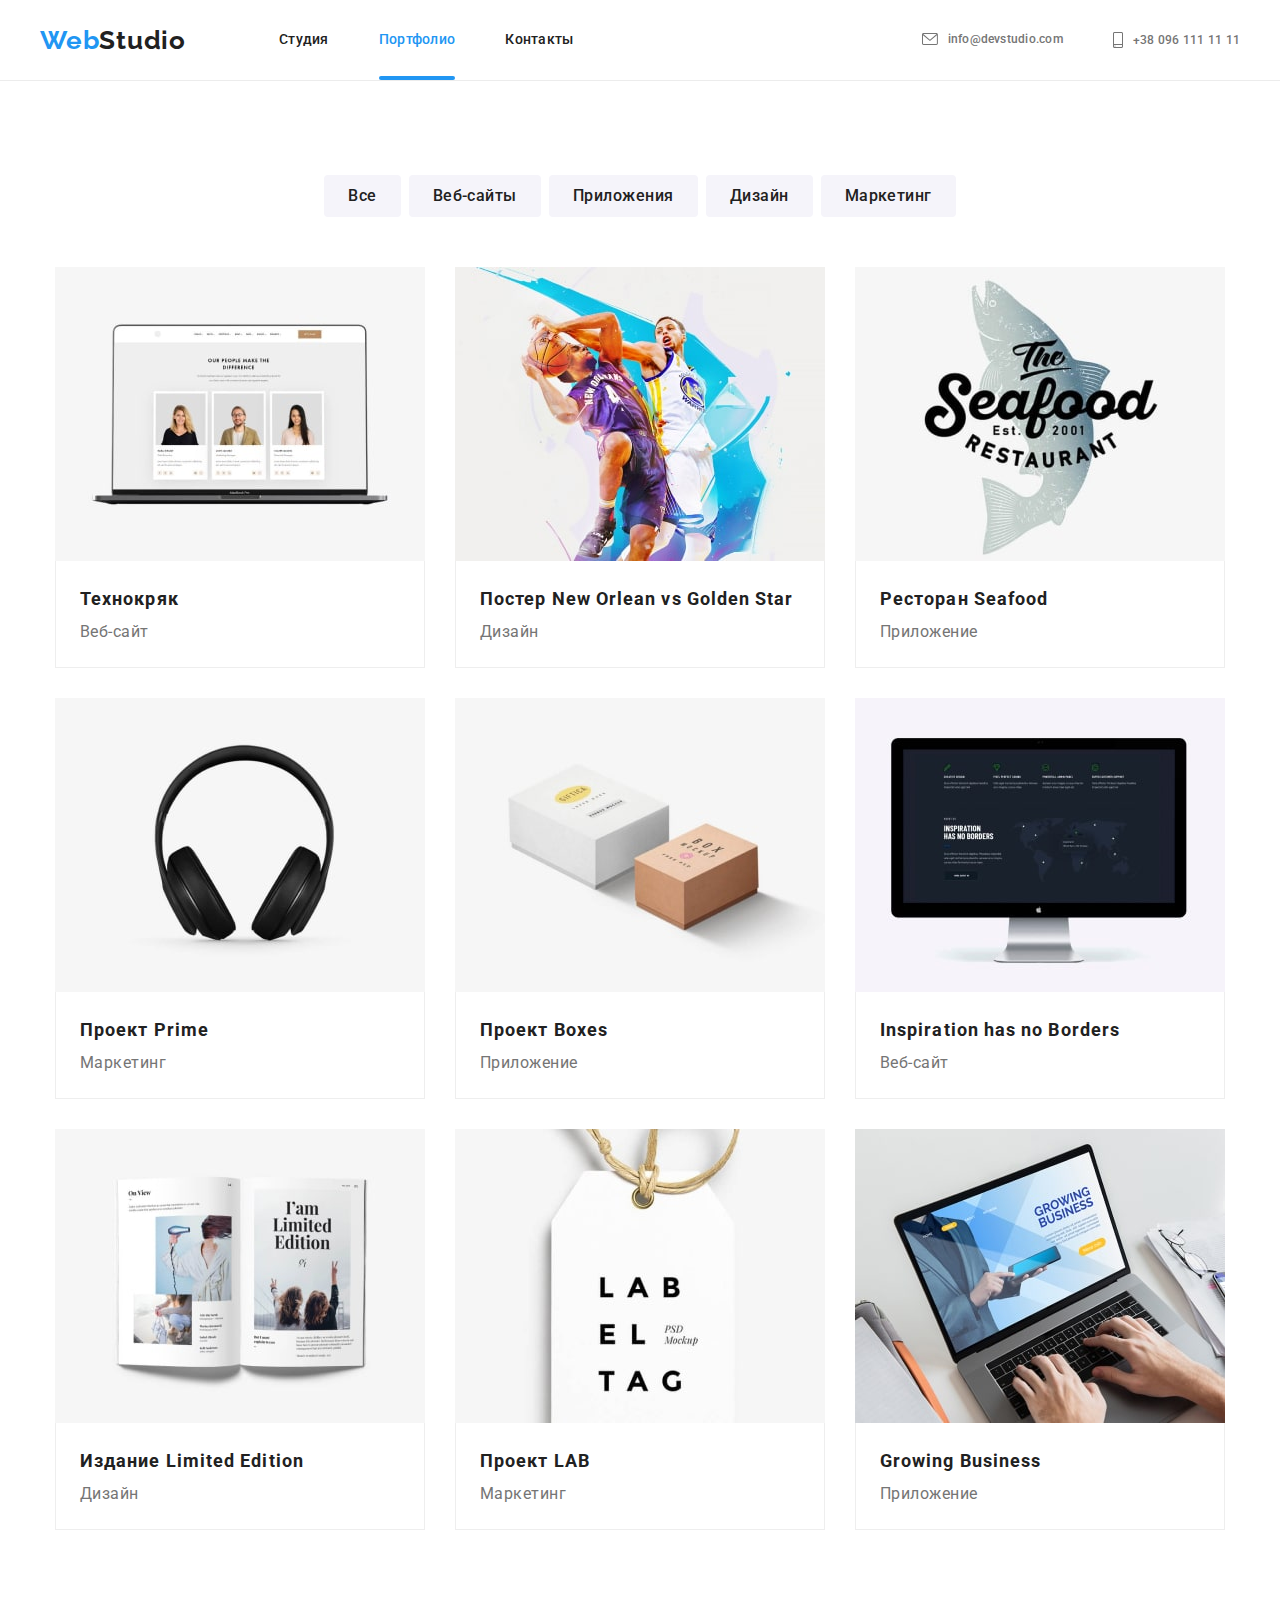
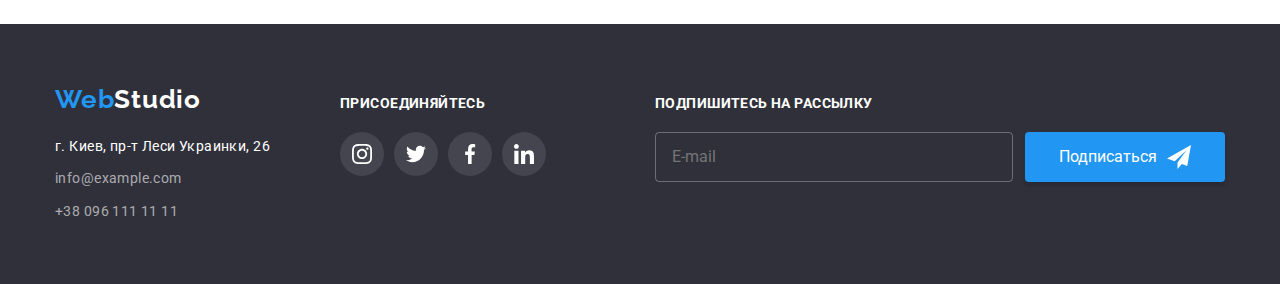
==== commit 1e39b47f: "Final version" ====
--- a/portfolio.html
+++ b/portfolio.html
@@ -5,7 +5,7 @@
     <meta charset="UTF-8">
     <meta http-equiv="X-UA-Compatible" content="IE=edge">
     <meta name="viewport" content="width=device-width, initial-scale=1.0">
-    <title>Document</title>    
+    <title>WebStudio</title>    
     <link rel="preconnect" href="https://fonts.googleapis.com">
     <link rel="preconnect" href="https://fonts.gstatic.com" crossorigin>
     <link
@@ -27,7 +27,7 @@
          </a>
           
           <button type="button" class="button__open" >
-            <svg class="" width="40" height="40">
+            <svg class="" width="30" height="30">
               <use href="./images/icons.svg#icon-burger_menu">
           
               </use>
@@ -85,7 +85,7 @@
             </div>
             
             <button type="button" class="button__close">
-              <svg class="" width="40" height="40">
+              <svg class="" width="30" height="30">
                 <use href="./images/icons.svg#icon-close">
             
                 </use>
@@ -450,5 +450,6 @@
     </div>
 
 </footer>
+<script src="./js/menu.js"></script>
 </body>
 </html>--- a/css/main.min.css
+++ b/css/main.min.css
@@ -1,2 +1,2 @@
-:root{--main-title-color: #212121;--second-title-color: #ffffff;--main-text-color: #757575;--accent-color: #2196f3;--first-contacts-color: #757575;--second-contacts-color: rgba(255, 255, 255, 0.6);--third-contacts-color: #ffffff;--timing-function: cubic-bezier(0.4, 0, 0.2, 1)}.visually__hidden{position:absolute;width:1px;height:1px;margin:-1px;padding:0;overflow:hidden;border:0;clip:rect(0 0 0 0)}body{font-family:Roboto, sans-serif}a{text-decoration:none}h1,h2,h3,p,ul{margin:0}ul{padding:0;list-style:none}img{display:block;max-width:100%;height:auto}.block{display:block}section{display:none}header{display:none}footer{display:none}.container{width:100%;padding-left:15px;padding-right:15px;margin:0 auto}@media screen and (min-width: 480px){.container{width:480px}}@media screen and (min-width: 768px){.container{width:768px}}@media screen and (min-width: 1200px){.container{width:1200px}}.hero__button{cursor:pointer;font-family:inherit;font-weight:700;font-size:16px;line-height:1.87;letter-spacing:0.06em;background-color:var(--accent-color);color:var(--second-title-color);min-width:200px;min-height:50px;box-shadow:0px 4px 4px rgba(0,0,0,0.15);border-radius:4px;border:transparent;transition:background-color 250ms var(--timing-function)}.hero__button:hover,.hero__button:focus{background-color:#188ce8}.backdrop{padding:15px;width:100vw;height:100vh;background-color:rgba(0,0,0,0.2);position:fixed;top:0;transition:opacity 500ms var(--timing-function),visibility 500ms var(--timing-function)}.backdrop.is-hidden .modal{transform:scale(1.5);transition:transform 500ms}@media screen and (min-width: 1200px){.backdrop{padding:0}}.modal{width:100%;height:100%;background-color:var(--second-title-color);border-radius:4px;position:relative;padding:40px;transition:transform 500ms var(--timing-function)}@media screen and (min-width: 480px){.modal{width:450px;position:absolute;top:50%;left:50%;transform:scale(1);transform:translate(-50%, -50%)}}@media screen and (min-width: 768px){.modal{height:609px}}@media screen and (min-width: 1200px){.modal{width:528px;height:581px}}.modal__close{cursor:pointer;width:30px;height:30px;background-color:transparent;border:1px solid rgba(0,0,0,0.1);border-radius:50%;position:absolute;top:8px;right:8px;display:flex;align-items:center;justify-content:center}.modal__close:hover,.modal__close:focus{fill:#2196f3;transition:fill 250ms cubic-bezier(0.4, 0, 0.2, 1)}.is-hidden{visibility:hidden;opacity:0;pointer-events:none}.modal__title{font-weight:bold;font-size:20px;line-height:1.15;text-align:center;letter-spacing:0.03em;color:var(--main-title-color);margin-bottom:12px}.modal__field{margin-bottom:10px}.modal__comment{margin-bottom:20px}.input__wrap{position:relative}.input__icon{position:absolute;left:12px;top:50%;transform:translateY(-50%);transition:fill 250ms var(--timing-function)}.input__date{cursor:pointer;width:100%;height:40px;border:1px solid rgba(33,33,33,0.2);border-radius:4px;padding-left:42px;padding-right:10px;color:var(--main-text-color);outline:none;transition:border-color 250ms var(--timing-function)}.input__date:focus{border-color:var(--accent-color)}.input__date:focus+.input__icon{fill:var(--accent-color)}.modal__thumb{display:block;width:100%;height:120px;border:1px solid rgba(33,33,33,0.2);border-radius:4px;resize:none;padding:12px 16px}.modal__thumb::placeholder{font-size:12px;line-height:1.17;letter-spacing:0.01em;color:rgba(117,117,117,0.5)}.modal__thumb:focus{border-color:var(--accent-color)}.modal__text{font-weight:normal;font-size:12px;line-height:1.17;letter-spacing:0.01em;color:var(--main-text-color);display:block;margin-bottom:4px}.check__text{align-items:center;justify-content:center;font-size:14px;line-height:1.71;letter-spacing:0.03em;color:var(--first-contacts-color);display:flex;margin-bottom:30px}.check__item{width:16px;height:15px;border:2px solid #212121;border-radius:2px;margin-right:8px;display:flex;align-items:center;justify-content:center;transition:background-color 250ms var(--timing-function),border 250ms var(--timing-function)}.check__icon{fill:#ffffff}.policy__text,.policy__link{font-size:12px;line-height:1.71;letter-spacing:0.03em;color:var(--main-text-color)}@media screen and (min-width: 1200px){.policy__text,.policy__link{font-size:14px}}.policy__link{text-decoration-line:underline;color:#2196f3}.modal__check:checked+.check__text .check__item{background-color:var(--accent-color);border:none}.modal__check:checked+.check__text:focus{accent-color:var(--accent-color);border:none}.modal__button{display:block;margin:0 auto;cursor:pointer;font-family:inherit;font-weight:700;font-size:16px;line-height:1.87;letter-spacing:0.06em;background-color:var(--accent-color);color:var(--second-title-color);min-width:200px;min-height:50px;box-shadow:0px 4px 4px rgba(0,0,0,0.15);border-radius:4px;border:transparent;transition:background-color 250ms var(--timing-function)}.modal__button:hover,.modal__button:focus{background-color:#188ce8}.section{padding-top:60px;padding-bottom:60px}@media screen and (min-width: 1200px){.section{padding-top:94px;padding-bottom:94px}}.section__title{text-align:center;margin-bottom:30px;font-weight:700;font-size:36px;line-height:1.17;letter-spacing:0.03em;color:var(--main-title-color)}@media screen and (min-width: 1200px){.section__title{margin-bottom:50px}}.header{border-bottom:1px solid #ececec}.logo{font-family:Raleway;font-weight:700;font-size:26px;line-height:1.19;letter-spacing:0.03em;color:#2196f3}@media screen and (min-width: 768px){.logo{margin-right:88px;padding-top:26px}}@media screen and (min-width: 1200px){.logo{margin-right:93px;padding-top:24px}}.logo__dark{color:#212121}@media screen and (min-width: 768px){.nav__list{display:flex}.nav__list .nav__item:not(:last-child){margin-right:50px}}.nav__link{position:relative;font-weight:500;font-size:40px;line-height:1.18;letter-spacing:0.02em;color:var(--main-title-color);transition:color 250ms var(--timing-function)}.nav__link:hover,.nav__link:focus{color:var(--accent-color)}.nav__link:hover::after,.nav__link:focus::after{opacity:1}@media screen and (min-width: 768px){.nav__link{display:block;padding-top:32px;padding-bottom:32px;font-size:14px;line-height:1.14}.nav__link.nav__link--current::after{content:'';position:absolute;display:block;width:100%;height:4px;bottom:0;border-radius:2px;background-color:var(--accent-color)}.nav__link.nav__link--current{color:var(--accent-color);position:relative}}@media screen and (max-width: 767px){.nav__item:not(:last-child){flex-direction:column;margin-bottom:32px}}.navigation{display:flex;align-items:center}.header__container{display:flex;justify-content:space-between;padding:16px 0}@media screen and (min-width: 768px){.header__container{justify-content:flex-start;padding:0}}.contacts{display:flex;flex-direction:column-reverse}.contacts .contacts__item:not(:first-child){margin-bottom:32px}@media screen and (min-width: 768px){.contacts{flex-direction:column}.contacts .contacts__item:not(:first-child){margin-bottom:0}.contacts .contacts__item:not(:last-child){margin-bottom:10px}}@media screen and (min-width: 1200px){.contacts{display:flex;flex-direction:row;margin-left:auto}.contacts .contacts__item:not(:last-child){margin-bottom:0;margin-right:50px}}.contacts__link{display:flex;align-items:center;font-weight:500;font-size:34px;line-height:1.18;letter-spacing:0.02em;color:var(--first-contacts-color);transition:color 250ms var(--timing-function)}.contacts__link:hover,.contacts__link:focus{color:var(--accent-color)}@media screen and (min-width: 768px){.contacts__link{font-size:12px;line-height:1.17}}@media screen and (min-width: 1200px){.contacts__link{padding-top:32px;padding-bottom:32px}}.contacts__icon{display:none}@media screen and (min-width: 768px){.contacts__icon{display:initial;margin-right:10px;fill:currentColor}}@media screen and (max-width: 767px){.mobile__menu{position:fixed;top:0;left:0;display:flex;flex-direction:column;justify-content:space-between;width:100%;height:100%;padding:48px 40px;background:#ffffff;transform:translateX(100%);transition:transform 250ms var(--timing-function)}}@media screen and (min-width: 768px){.mobile__menu{display:flex;width:100%;justify-content:space-between}}.mobile__menu.is-open{transform:translateX(0)}@media screen and (min-width: 768px){.mobile__thumb{padding-top:21px;padding-bottom:21px}}@media screen and (min-width: 1200px){.mobile__thumb{padding-top:0px;padding-bottom:0px}}.mobile__social{display:flex;font-size:18px;line-height:1.22;letter-spacing:0.02em;color:var(--accent-color);margin-top:64px}@media screen and (min-width: 768px){.mobile__social{display:none}}.mobile-social__item{padding-left:10px;padding-right:10px}.mobile-social__item:not(:last-child){border-right:1px solid rgba(33,33,33,0.2)}.mobile-social__link{font-weight:500;font-size:18px;line-height:1.22;letter-spacing:0.02em;color:var(--accent-color)}.button__open,.button__close{position:absolute;top:10px;right:15px;background-color:transparent;border:none}.button__open:hover,.button__open:focus,.button__open:active,.button__close:hover,.button__close:focus,.button__close:active{fill:var(--accent-color)}@media screen and (min-width: 780px){.button__open,.button__close{display:none}}.hero{max-width:1600px;margin-left:auto;margin-right:auto;padding:118px 0;background-color:#2f303a;background-image:linear-gradient(rgba(47,48,58,0.4), rgba(47,48,58,0.4)),url(../images/hero-mob-1x-min.jpg);text-align:center;background-repeat:no-repeat;background-position:center;background-size:cover}@media (min-device-pixel-ratio: 2), (min-resolution: 192dpi), (min-resolution: 2dppx){.hero{background-image:linear-gradient(rgba(47,48,58,0.4), rgba(47,48,58,0.4)),url(../images/hero-mob-2x-min.jpg)}}@media screen and (min-width: 768px){.hero{background-image:linear-gradient(rgba(47,48,58,0.4), rgba(47,48,58,0.4)),url(../images/hero-tablet-1x-min.jpg)}}@media screen and (min-width: 768px) and (min-device-pixel-ratio: 2), screen and (min-width: 768px) and (min-resolution: 192dpi), screen and (min-width: 768px) and (min-resolution: 2dppx){.hero{background-image:linear-gradient(rgba(47,48,58,0.4), rgba(47,48,58,0.4)),url(../images/hero-tablet-2x-min.jpg)}}@media screen and (min-width: 1200px){.hero{padding:200px 0;background-image:linear-gradient(rgba(47,48,58,0.4), rgba(47,48,58,0.4)),url(../images/hero-background.jpg)}}@media screen and (min-width: 1200px) and (min-device-pixel-ratio: 2), screen and (min-width: 1200px) and (min-resolution: 192dpi), screen and (min-width: 1200px) and (min-resolution: 2dppx){.hero{background-image:linear-gradient(rgba(47,48,58,0.4), rgba(47,48,58,0.4)),url(../images/hero-background-2x-min.jpg)}}.hero__title{margin-bottom:30px;margin-left:auto;margin-right:auto;font-weight:900;font-size:26px;line-height:1.62;letter-spacing:0.06em;text-transform:uppercase;color:var(--second-title-color)}@media screen and (min-width: 1200px){.hero__title{font-size:44px;line-height:1.36}}@media screen and (min-width: 768px){.features{display:flex;flex-wrap:wrap;margin:-15px}}@media screen and (min-width: 768px){.features__item{margin:15px;flex-basis:calc((100% - 60px) / 2)}}@media screen and (min-width: 1200px){.features__item{flex-basis:calc((100% - 120px) / 4)}}@media screen and (max-width: 767px){.features__item:not(:last-child){margin-bottom:30px}}.features__box{display:flex;width:100%;height:120px;background-color:#f5f4fa;justify-content:center;align-items:center;border-radius:4px;margin-bottom:30px}.features__title{font-weight:700;font-size:14px;line-height:1.14;letter-spacing:0.03em;text-transform:uppercase;color:var(--main-title-color);margin-bottom:10px}@media screen and (max-width: 1199px){.features__title{text-align:center}}.features__text{font-size:14px;line-height:1.71;letter-spacing:0.03em;color:var(--main-text-color)}.section--no-padding-top{padding-top:0}.section--desctop-only{display:none}@media screen and (min-width: 1200px){.section--desctop-only{display:block}}.works{display:flex}.works__item{position:relative}.works__item:not(:last-child){margin-right:30px}.works__item>.works__text{position:absolute;display:flex;align-items:center;justify-content:center;bottom:0;height:70px;width:100%;font-family:Roboto;font-weight:700;font-size:14px;line-height:16px;letter-spacing:0.03em;text-transform:uppercase;background-color:rgba(47,48,58,0.8);color:var(--second-title-color)}.section--team-background{background-color:#f5f4fa}@media screen and (min-width: 768px){.team{display:flex;flex-wrap:wrap;margin:-15px}}@media screen and (min-width: 768px){.team__item{margin:15px;flex-basis:calc((100% - 60px) / 2)}}@media screen and (min-width: 1200px){.team__item{flex-basis:calc((100% - 120px) / 4)}}@media screen and (max-width: 767px){.team__item:not(:last-child){margin-bottom:30px}}.team__title{margin-bottom:10px;font-weight:500;font-size:16px;line-height:1.19;letter-spacing:0.03em;color:var(--main-title-color)}.team__text{font-size:16px;line-height:1.19;letter-spacing:0.03em;color:var(--main-text-color);margin-bottom:16px}.team__thumb{padding-top:30px;padding-bottom:30px;text-align:center;background:#ffffff;box-shadow:0px 1px 3px rgba(0,0,0,0.12),0px 1px 1px rgba(0,0,0,0.14),0px 2px 1px rgba(0,0,0,0.2);border-radius:0px 0px 4px 4px}.social{display:flex;justify-content:center}.social__item{width:44px;height:44px}.social__item+.social__item{margin-left:10px}.social__link{width:100%;height:100%;background-color:#ffffff;border-radius:50%;display:flex;align-items:center;justify-content:center;color:#afb1b8;transition:background-color 250ms var(--timing-function),color 250ms var(--timing-function)}.social__link:hover,.social__link:focus{background-color:var(--accent-color);color:#ffffff}.social__icon{fill:currentColor}.customers{display:flex;flex-wrap:wrap;margin:-15px}.customers__item{margin:15px;height:92px;flex-basis:calc((100% - 60px) / 2)}@media screen and (min-width: 768px){.customers__item{flex-basis:calc((100% - 90px) / 3)}}@media screen and (min-width: 1200px){.customers__item{flex-basis:calc((100% - 180px) / 6)}}.customers__link{width:100%;height:100%;border:1px solid #afb1b8;border-radius:4px;display:flex;align-items:center;justify-content:center;color:#afb1b8;transition:border-color 250ms var(--timing-function),color 250ms var(--timing-function)}.customers__link:hover,.customers__link:focus{border-color:var(--accent-color);color:var(--accent-color)}.customers__icon{fill:currentColor}.footer{background-color:#2f303a;padding:60px 0;text-align:center}@media screen and (min-width: 1200px){.footer{text-align:start}}.footer__address{margin-top:20px;font-style:normal}.footer__logo{font-family:Raleway;font-weight:700;font-size:26px;line-height:1.19;letter-spacing:0.03em;color:#2196f3}.footer__logostudio{color:#ffffff}.footer__map{font-size:14px;line-height:1.71;letter-spacing:0.03em;color:var(--third-contacts-color)}.footer__mail{font-size:14px;line-height:1.71;letter-spacing:0.03em;color:var(--second-contacts-color)}.footer__tel{font-size:14px;line-height:1.71;letter-spacing:0.03em;color:var(--second-contacts-color)}.footer__item:not(:last-child){margin-bottom:9px}@media screen and (min-width: 768px){.footer__container{align-items:baseline;flex-wrap:wrap;display:flex;justify-content:space-around}}@media screen and (min-width: 1200px){.footer__container{justify-content:flex-start}}.join__box{margin-top:60px}@media screen and (min-width: 768px){.join__box{margin-top:0}}@media screen and (min-width: 1200px){.join__box{margin-top:0;margin-left:70px}}.join__title{font-weight:700;font-size:14px;line-height:1.14;letter-spacing:0.03em;text-transform:uppercase;margin-bottom:20px;color:var(--second-title-color)}.join__list{display:flex;justify-content:center}.join__item{width:44px;height:44px}.join__item:not(:last-child){margin-right:10px}.join__link{width:100%;height:100%;background-color:rgba(255,255,255,0.1);border-radius:50%;display:flex;align-items:center;justify-content:center;color:#afb1b8;transition:background-color 250ms var(--timing-function)}.join__link:hover,.join__link:focus{background-color:var(--accent-color)}.join__icon{fill:var(--second-title-color)}.online{margin-top:60px}@media screen and (min-width: 1200px){.online{margin-top:0;margin-left:auto}}@media screen and (min-width: 1200px){.online__signup{display:flex;justify-content:space-between;align-items:center;margin-left:auto}}.online__input{width:100%;height:50px;border:1px solid rgba(255,255,255,0.3);border-radius:4px;background-color:inherit;padding:15px 16px;color:#ffffff}@media screen and (min-width: 1200px){.online__input{width:358px;margin-right:12px}}.online__button{cursor:pointer;border:transparent;justify-content:center;align-items:center;width:200px;height:50px;margin-top:20px;background:#2196f3;box-shadow:0px 4px 4px rgba(0,0,0,0.15);border-radius:4px;font-size:16px;line-height:1.87;color:#ffffff}@media screen and (min-width: 1200px){.online__button{display:flex;margin-top:0}}.button__icon{margin-left:10px;fill:#ffffff}.filter{display:flex;flex-wrap:wrap;margin-bottom:50px}.filter .filter__item:not(:last-child){margin-right:8px}@media screen and (min-width: 768px){.filter{justify-content:center}}.filter__button{cursor:pointer;font-family:inherit;font-weight:500;font-size:16px;line-height:1.62;letter-spacing:0.03em;color:var(--main-title-color);background:#f5f4fa;border-radius:4px;min-width:73px;padding:6px 22px 6px 22px;border:2px solid transparent;transition:background-color 250ms var(--timing-function),color 250ms var(--timing-function),box-shadow 250ms var(--timing-function)}.filter__button:hover,.filter__button:focus{box-shadow:0px 3px 1px rgba(0,0,0,0.1),0px 1px 2px rgba(0,0,0,0.08),0px 2px 2px rgba(0,0,0,0.12);color:#ffffff;background-color:var(--accent-color)}@media screen and (min-width: 768px){.offers{display:flex;flex-wrap:wrap;margin:-15px}}.offers__title{font-weight:700;font-size:18px;line-height:2;letter-spacing:0.06em;color:var(--main-title-color)}.offers__text{font-size:16px;line-height:1.87;letter-spacing:0.03em;color:var(--main-text-color)}@media screen and (min-width: 768px){.offers__item{margin:15px;flex-basis:calc((100% - 60px) / 2)}}@media screen and (min-width: 1200px){.offers__item{flex-basis:calc(100% / 3 - 30px)}}@media screen and (max-width: 767px){.offers__item:not(:last-child){margin-bottom:30px}}.offers__link{display:block;transition:box-shadow 250ms var(--timing-function)}.offers__link:hover .popup__text,.offers__link:focus .popup__text{transform:translateY(0)}.offers__link:hover,.offers__link:focus{box-shadow:0px 1px 1px rgba(0,0,0,0.12),0px 4px 4px rgba(0,0,0,0.06),1px 4px 6px rgba(0,0,0,0.16)}@media screen and (min-width: 768px){.offers__link{display:flex;flex-direction:column;height:100%}}.offers__bottom{padding:20px 24px;border:1px solid #eeeeee;border-top:none}@media screen and (min-width: 768px){.offers__bottom{flex-grow:1}}.popup__block{position:relative;overflow:hidden}.popup__text{width:100%;height:100%;position:absolute;top:0;left:0;padding:63px 24px;background-color:rgba(33,150,243,0.9);font-family:Roboto;font-size:18px;line-height:1.56;letter-spacing:0.03em;color:var(--second-title-color);transform:translateY(100%);transition:transform 250ms var(--timing-function)}
+:root{--main-title-color: #212121;--second-title-color: #ffffff;--main-text-color: #757575;--accent-color: #2196f3;--first-contacts-color: #757575;--second-contacts-color: rgba(255, 255, 255, 0.6);--third-contacts-color: #ffffff;--timing-function: cubic-bezier(0.4, 0, 0.2, 1)}.visually__hidden{position:absolute;width:1px;height:1px;margin:-1px;padding:0;overflow:hidden;border:0;clip:rect(0 0 0 0)}body{font-family:Roboto, sans-serif}a{text-decoration:none}h1,h2,h3,p,ul{margin:0}ul{padding:0;list-style:none}img{display:block;max-width:100%;height:auto}.block{display:block}section{display:none}header{display:none}footer{display:none}.container{width:100%;padding-left:15px;padding-right:15px;margin:0 auto}@media screen and (min-width: 480px){.container{width:480px}}@media screen and (min-width: 768px){.container{width:768px}}@media screen and (min-width: 1200px){.container{width:1200px}}.hero__button{cursor:pointer;font-family:inherit;font-weight:700;font-size:16px;line-height:1.87;letter-spacing:0.06em;background-color:var(--accent-color);color:var(--second-title-color);min-width:200px;min-height:50px;box-shadow:0px 4px 4px rgba(0,0,0,0.15);border-radius:4px;border:transparent;transition:background-color 250ms var(--timing-function)}.hero__button:hover,.hero__button:focus{background-color:#188ce8}.backdrop{padding:15px;width:100vw;height:100vh;background-color:rgba(0,0,0,0.2);position:fixed;top:0;transition:opacity 500ms var(--timing-function),visibility 500ms var(--timing-function)}.backdrop.is-hidden .modal{transform:scale(1.5);transition:transform 500ms}@media screen and (min-width: 1200px){.backdrop{padding:0}}.modal{overflow:auto;width:100%;height:100%;background-color:var(--second-title-color);border-radius:4px;position:relative;padding:40px;transition:transform 500ms var(--timing-function)}@media screen and (min-width: 480px){.modal{width:450px;position:absolute;top:50%;left:50%;transform:scale(1);transform:translate(-50%, -50%)}}@media screen and (min-width: 768px){.modal{height:609px}}@media screen and (min-width: 1200px){.modal{width:528px;height:581px}}.modal__close{cursor:pointer;width:30px;height:30px;background-color:transparent;border:1px solid rgba(0,0,0,0.1);border-radius:50%;position:absolute;top:8px;right:8px;display:flex;align-items:center;justify-content:center}.modal__close:hover,.modal__close:focus{fill:#2196f3;transition:fill 250ms cubic-bezier(0.4, 0, 0.2, 1)}.is-hidden{visibility:hidden;opacity:0;pointer-events:none}.modal__title{font-weight:bold;font-size:20px;line-height:1.15;text-align:center;letter-spacing:0.03em;color:var(--main-title-color);margin-bottom:12px}.modal__field{margin-bottom:10px}.modal__comment{margin-bottom:20px}.input__wrap{position:relative}.input__icon{position:absolute;left:12px;top:50%;transform:translateY(-50%);transition:fill 250ms var(--timing-function)}.input__date{cursor:pointer;width:100%;height:40px;border:1px solid rgba(33,33,33,0.2);border-radius:4px;padding-left:42px;padding-right:10px;color:var(--main-text-color);outline:none;transition:border-color 250ms var(--timing-function)}.input__date:focus{border-color:var(--accent-color)}.input__date:focus+.input__icon{fill:var(--accent-color)}.modal__thumb{display:block;width:100%;height:120px;border:1px solid rgba(33,33,33,0.2);border-radius:4px;resize:none;padding:12px 16px}.modal__thumb::placeholder{font-size:12px;line-height:1.17;letter-spacing:0.01em;color:rgba(117,117,117,0.5)}.modal__thumb:focus{border-color:var(--accent-color)}.modal__text{font-weight:normal;font-size:12px;line-height:1.17;letter-spacing:0.01em;color:var(--main-text-color);display:block;margin-bottom:4px}.check__text{align-items:center;justify-content:center;font-size:14px;line-height:1.71;letter-spacing:0.03em;color:var(--first-contacts-color);display:flex;margin-bottom:30px}.check__item{width:16px;height:15px;border:2px solid #212121;border-radius:2px;margin-right:8px;display:flex;align-items:center;justify-content:center;transition:background-color 250ms var(--timing-function),border 250ms var(--timing-function)}.check__icon{fill:#ffffff}.policy__text,.policy__link{font-size:12px;line-height:1.71;letter-spacing:0.03em;color:var(--main-text-color)}@media screen and (min-width: 1200px){.policy__text,.policy__link{font-size:14px}}.policy__link{text-decoration-line:underline;color:#2196f3}.modal__check:checked+.check__text .check__item{background-color:var(--accent-color);border:none}.modal__check:checked+.check__text:focus{accent-color:var(--accent-color);border:none}.modal__button{display:block;margin:0 auto;cursor:pointer;font-family:inherit;font-weight:700;font-size:16px;line-height:1.87;letter-spacing:0.06em;background-color:var(--accent-color);color:var(--second-title-color);min-width:200px;min-height:50px;box-shadow:0px 4px 4px rgba(0,0,0,0.15);border-radius:4px;border:transparent;transition:background-color 250ms var(--timing-function)}.modal__button:hover,.modal__button:focus{background-color:#188ce8}.section{padding-top:60px;padding-bottom:60px}@media screen and (min-width: 1200px){.section{padding-top:94px;padding-bottom:94px}}.section__title{text-align:center;margin-bottom:30px;font-weight:700;font-size:36px;line-height:1.17;letter-spacing:0.03em;color:var(--main-title-color)}@media screen and (min-width: 1200px){.section__title{margin-bottom:50px}}.header{border-bottom:1px solid #ececec}.logo{font-family:Raleway;font-weight:700;font-size:26px;line-height:1.19;letter-spacing:0.03em;color:#2196f3}@media screen and (min-width: 768px){.logo{margin-right:88px}}@media screen and (min-width: 1200px){.logo{margin-right:93px}}.logo__dark{color:#212121}@media screen and (min-width: 768px){.nav__list{display:flex}.nav__list .nav__item:not(:last-child){margin-right:50px}}.nav__link{position:relative;font-weight:500;font-size:40px;line-height:1.18;letter-spacing:0.02em;color:var(--main-title-color);transition:color 250ms var(--timing-function)}.nav__link:hover,.nav__link:focus{color:var(--accent-color)}.nav__link:hover::after,.nav__link:focus::after{opacity:1}@media screen and (min-width: 768px){.nav__link{display:block;padding-top:32px;padding-bottom:32px;font-size:14px;line-height:1.14}.nav__link.nav__link--current::after{content:'';position:absolute;display:block;width:100%;height:4px;bottom:0;border-radius:2px;background-color:var(--accent-color)}.nav__link.nav__link--current{color:var(--accent-color);position:relative}}@media screen and (max-width: 767px){.nav__item:not(:last-child){flex-direction:column;margin-bottom:32px}}.navigation{display:flex;align-items:center}.header__container{align-items:center;position:relative;display:flex;justify-content:space-between;padding:16px 0}@media screen and (min-width: 768px){.header__container{justify-content:flex-start;padding:0}}.contacts{display:flex;flex-direction:column-reverse}.contacts .contacts__item:not(:first-child){margin-bottom:32px}@media screen and (min-width: 768px){.contacts{flex-direction:column}.contacts .contacts__item:not(:first-child){margin-bottom:0}.contacts .contacts__item:not(:last-child){margin-bottom:10px}}@media screen and (min-width: 1200px){.contacts{display:flex;flex-direction:row;margin-left:auto}.contacts .contacts__item:not(:last-child){margin-bottom:0;margin-right:50px}}.contacts__link{display:flex;align-items:center;font-weight:500;font-size:34px;line-height:1.18;letter-spacing:0.02em;color:var(--first-contacts-color);transition:color 250ms var(--timing-function)}.contacts__link:hover,.contacts__link:focus{color:var(--accent-color)}@media screen and (min-width: 768px){.contacts__link{font-size:12px;line-height:1.17}}@media screen and (min-width: 1200px){.contacts__link{padding-top:32px;padding-bottom:32px}}.contacts__icon{display:none}@media screen and (min-width: 768px){.contacts__icon{display:initial;margin-right:10px;fill:currentColor}}@media screen and (max-width: 767px){.mobile__menu{z-index:1;overflow:auto;position:fixed;top:0;left:0;display:flex;flex-direction:column;justify-content:space-between;width:100%;height:100%;padding:48px 40px;background:#ffffff;transform:translateX(100%);transition:transform 250ms var(--timing-function)}}@media screen and (min-width: 768px){.mobile__menu{display:flex;width:100%;justify-content:space-between}}.mobile__menu.is-open{transform:translateX(0)}@media screen and (min-width: 768px){.mobile__thumb{padding-top:21px;padding-bottom:21px}}@media screen and (min-width: 1200px){.mobile__thumb{padding-top:0px;padding-bottom:0px}}.mobile__social{display:flex;font-size:18px;line-height:1.22;letter-spacing:0.02em;color:var(--accent-color);margin-top:64px}@media screen and (min-width: 768px){.mobile__social{display:none}}.mobile-social__item{padding-left:10px;padding-right:10px}.mobile-social__item:not(:last-child){border-right:1px solid rgba(33,33,33,0.2)}.mobile-social__link{font-weight:500;font-size:18px;line-height:1.22;letter-spacing:0.02em;color:var(--accent-color)}.button__open,.button__close{position:absolute;top:10px;right:15px;background-color:transparent;border:none}.button__open:hover,.button__open:focus,.button__open:active,.button__close:hover,.button__close:focus,.button__close:active{fill:var(--accent-color)}@media screen and (min-width: 780px){.button__open,.button__close{display:none}}.hero{max-width:1600px;margin-left:auto;margin-right:auto;padding:118px 0;background-color:#2f303a;background-image:linear-gradient(rgba(47,48,58,0.4), rgba(47,48,58,0.4)),url(../images/hero-mob-1x-min.jpg);text-align:center;background-repeat:no-repeat;background-position:center;background-size:cover}@media (min-device-pixel-ratio: 2), (min-resolution: 192dpi), (min-resolution: 2dppx){.hero{background-image:linear-gradient(rgba(47,48,58,0.4), rgba(47,48,58,0.4)),url(../images/hero-mob-2x-min.jpg)}}@media screen and (min-width: 768px){.hero{background-image:linear-gradient(rgba(47,48,58,0.4), rgba(47,48,58,0.4)),url(../images/hero-tablet-1x-min.jpg)}}@media screen and (min-width: 768px) and (min-device-pixel-ratio: 2), screen and (min-width: 768px) and (min-resolution: 192dpi), screen and (min-width: 768px) and (min-resolution: 2dppx){.hero{background-image:linear-gradient(rgba(47,48,58,0.4), rgba(47,48,58,0.4)),url(../images/hero-tablet-2x-min.jpg)}}@media screen and (min-width: 1200px){.hero{padding:200px 0;background-image:linear-gradient(rgba(47,48,58,0.4), rgba(47,48,58,0.4)),url(../images/hero-background.jpg)}}@media screen and (min-width: 1200px) and (min-device-pixel-ratio: 2), screen and (min-width: 1200px) and (min-resolution: 192dpi), screen and (min-width: 1200px) and (min-resolution: 2dppx){.hero{background-image:linear-gradient(rgba(47,48,58,0.4), rgba(47,48,58,0.4)),url(../images/hero-background-2x-min.jpg)}}.hero__title{margin-bottom:30px;margin-left:auto;margin-right:auto;font-weight:900;font-size:26px;line-height:1.62;letter-spacing:0.06em;text-transform:uppercase;color:var(--second-title-color)}@media screen and (min-width: 1200px){.hero__title{font-size:44px;line-height:1.36}}@media screen and (min-width: 768px){.features{display:flex;flex-wrap:wrap;margin:-15px}}@media screen and (min-width: 768px){.features__item{margin:15px;flex-basis:calc((100% - 60px) / 2)}}@media screen and (min-width: 1200px){.features__item{flex-basis:calc((100% - 120px) / 4)}}@media screen and (max-width: 767px){.features__item:not(:last-child){margin-bottom:30px}}.features__box{display:flex;width:100%;height:120px;background-color:#f5f4fa;justify-content:center;align-items:center;border-radius:4px;margin-bottom:30px}.features__title{font-weight:700;font-size:14px;line-height:1.14;letter-spacing:0.03em;text-transform:uppercase;color:var(--main-title-color);margin-bottom:10px}@media screen and (max-width: 1199px){.features__title{text-align:center}}.features__text{font-size:14px;line-height:1.71;letter-spacing:0.03em;color:var(--main-text-color)}.section--no-padding-top{padding-top:0}.section--desctop-only{display:none}@media screen and (min-width: 1200px){.section--desctop-only{display:block}}.works{display:flex}.works__item{position:relative}.works__item:not(:last-child){margin-right:30px}.works__item>.works__text{position:absolute;display:flex;align-items:center;justify-content:center;bottom:0;height:70px;width:100%;font-family:Roboto;font-weight:700;font-size:14px;line-height:16px;letter-spacing:0.03em;text-transform:uppercase;background-color:rgba(47,48,58,0.8);color:var(--second-title-color)}.section--team-background{background-color:#f5f4fa}@media screen and (min-width: 768px){.team{display:flex;flex-wrap:wrap;margin:-15px}}@media screen and (min-width: 768px){.team__item{margin:15px;flex-basis:calc((100% - 60px) / 2)}}@media screen and (min-width: 1200px){.team__item{flex-basis:calc((100% - 120px) / 4)}}@media screen and (max-width: 767px){.team__item:not(:last-child){margin-bottom:30px}}.team__title{margin-bottom:10px;font-weight:500;font-size:16px;line-height:1.19;letter-spacing:0.03em;color:var(--main-title-color)}.team__text{font-size:16px;line-height:1.19;letter-spacing:0.03em;color:var(--main-text-color);margin-bottom:16px}.team__thumb{padding-top:30px;padding-bottom:30px;text-align:center;background:#ffffff;box-shadow:0px 1px 3px rgba(0,0,0,0.12),0px 1px 1px rgba(0,0,0,0.14),0px 2px 1px rgba(0,0,0,0.2);border-radius:0px 0px 4px 4px}.social{display:flex;justify-content:center}.social__item{width:44px;height:44px}.social__item+.social__item{margin-left:10px}.social__link{width:100%;height:100%;background-color:#ffffff;border-radius:50%;display:flex;align-items:center;justify-content:center;color:#afb1b8;transition:background-color 250ms var(--timing-function),color 250ms var(--timing-function)}.social__link:hover,.social__link:focus{background-color:var(--accent-color);color:#ffffff}.social__icon{fill:currentColor}.customers{display:flex;flex-wrap:wrap;margin:-15px}.customers__item{margin:15px;height:92px;flex-basis:calc((100% - 60px) / 2)}@media screen and (min-width: 768px){.customers__item{flex-basis:calc((100% - 90px) / 3)}}@media screen and (min-width: 1200px){.customers__item{flex-basis:calc((100% - 180px) / 6)}}.customers__link{width:100%;height:100%;border:1px solid #afb1b8;border-radius:4px;display:flex;align-items:center;justify-content:center;color:#afb1b8;transition:border-color 250ms var(--timing-function),color 250ms var(--timing-function)}.customers__link:hover,.customers__link:focus{border-color:var(--accent-color);color:var(--accent-color)}.customers__icon{fill:currentColor}.footer{background-color:#2f303a;padding:60px 0;text-align:center}@media screen and (min-width: 1200px){.footer{text-align:start}}.footer__address{margin-top:20px;font-style:normal}.footer__logo{font-family:Raleway;font-weight:700;font-size:26px;line-height:1.19;letter-spacing:0.03em;color:#2196f3}.footer__logostudio{color:#ffffff}.footer__map{font-size:14px;line-height:1.71;letter-spacing:0.03em;color:var(--third-contacts-color)}.footer__mail{font-size:14px;line-height:1.71;letter-spacing:0.03em;color:var(--second-contacts-color)}.footer__tel{font-size:14px;line-height:1.71;letter-spacing:0.03em;color:var(--second-contacts-color)}.footer__item:not(:last-child){margin-bottom:9px}@media screen and (min-width: 768px){.footer__container{align-items:baseline;flex-wrap:wrap;display:flex;justify-content:space-around}}@media screen and (min-width: 1200px){.footer__container{justify-content:flex-start}}.join__box{margin-top:60px}@media screen and (min-width: 768px){.join__box{margin-top:0}}@media screen and (min-width: 1200px){.join__box{margin-top:0;margin-left:70px}}.join__title{font-weight:700;font-size:14px;line-height:1.14;letter-spacing:0.03em;text-transform:uppercase;margin-bottom:20px;color:var(--second-title-color)}.join__list{display:flex;justify-content:center}.join__item{width:44px;height:44px}.join__item:not(:last-child){margin-right:10px}.join__link{width:100%;height:100%;background-color:rgba(255,255,255,0.1);border-radius:50%;display:flex;align-items:center;justify-content:center;color:#afb1b8;transition:background-color 250ms var(--timing-function)}.join__link:hover,.join__link:focus{background-color:var(--accent-color)}.join__icon{fill:var(--second-title-color)}.online{margin-top:60px}@media screen and (min-width: 1200px){.online{margin-top:0;margin-left:auto}}@media screen and (min-width: 1200px){.online__signup{display:flex;justify-content:space-between;align-items:center;margin-left:auto}}.online__input{width:100%;height:50px;border:1px solid rgba(255,255,255,0.3);border-radius:4px;background-color:inherit;padding:15px 16px;color:#ffffff}@media screen and (min-width: 1200px){.online__input{width:358px;margin-right:12px}}.online__button{cursor:pointer;border:transparent;justify-content:center;align-items:center;width:200px;height:50px;margin-top:20px;background:#2196f3;box-shadow:0px 4px 4px rgba(0,0,0,0.15);border-radius:4px;font-size:16px;line-height:1.87;color:#ffffff}@media screen and (min-width: 1200px){.online__button{display:flex;margin-top:0}}.button__icon{margin-left:10px;fill:#ffffff}.filter{display:flex;flex-wrap:wrap;margin-bottom:25px}.filter .filter__item:not(:last-child){margin-right:8px;margin-bottom:15px}@media screen and (min-width: 768px){.filter{justify-content:center;margin-bottom:30px}.filter .filter__item:not(:last-child){margin-bottom:0}}@media screen and (min-width: 1200px){.filter{margin-bottom:50px}}.filter__button{cursor:pointer;font-family:inherit;font-weight:500;font-size:16px;line-height:1.62;letter-spacing:0.03em;color:var(--main-title-color);background:#f5f4fa;border-radius:4px;min-width:73px;padding:6px 22px 6px 22px;border:2px solid transparent;transition:background-color 250ms var(--timing-function),color 250ms var(--timing-function),box-shadow 250ms var(--timing-function)}.filter__button:hover,.filter__button:focus{box-shadow:0px 3px 1px rgba(0,0,0,0.1),0px 1px 2px rgba(0,0,0,0.08),0px 2px 2px rgba(0,0,0,0.12);color:#ffffff;background-color:var(--accent-color)}@media screen and (min-width: 768px){.offers{display:flex;flex-wrap:wrap;margin:-15px}}.offers__title{font-weight:700;font-size:18px;line-height:2;letter-spacing:0.06em;color:var(--main-title-color)}.offers__text{font-size:16px;line-height:1.87;letter-spacing:0.03em;color:var(--main-text-color)}@media screen and (min-width: 768px){.offers__item{margin:15px;flex-basis:calc((100% - 60px) / 2)}}@media screen and (min-width: 1200px){.offers__item{flex-basis:calc(100% / 3 - 30px)}}@media screen and (max-width: 767px){.offers__item:not(:last-child){margin-bottom:30px}}.offers__link{display:block;transition:box-shadow 250ms var(--timing-function)}.offers__link:hover .popup__text,.offers__link:focus .popup__text{transform:translateY(0)}.offers__link:hover,.offers__link:focus{box-shadow:0px 1px 1px rgba(0,0,0,0.12),0px 4px 4px rgba(0,0,0,0.06),1px 4px 6px rgba(0,0,0,0.16)}@media screen and (min-width: 768px){.offers__link{display:flex;flex-direction:column;height:100%}}.offers__bottom{padding:20px 24px;border:1px solid #eeeeee;border-top:none}@media screen and (min-width: 768px){.offers__bottom{flex-grow:1}}.popup__block{position:relative;overflow:hidden}.popup__text{width:100%;height:100%;position:absolute;top:0;left:0;padding:63px 24px;background-color:rgba(33,150,243,0.9);font-family:Roboto;font-size:18px;line-height:1.56;letter-spacing:0.03em;color:var(--second-title-color);transform:translateY(100%);transition:transform 250ms var(--timing-function)}
 /*# sourceMappingURL=main.min.css.map */